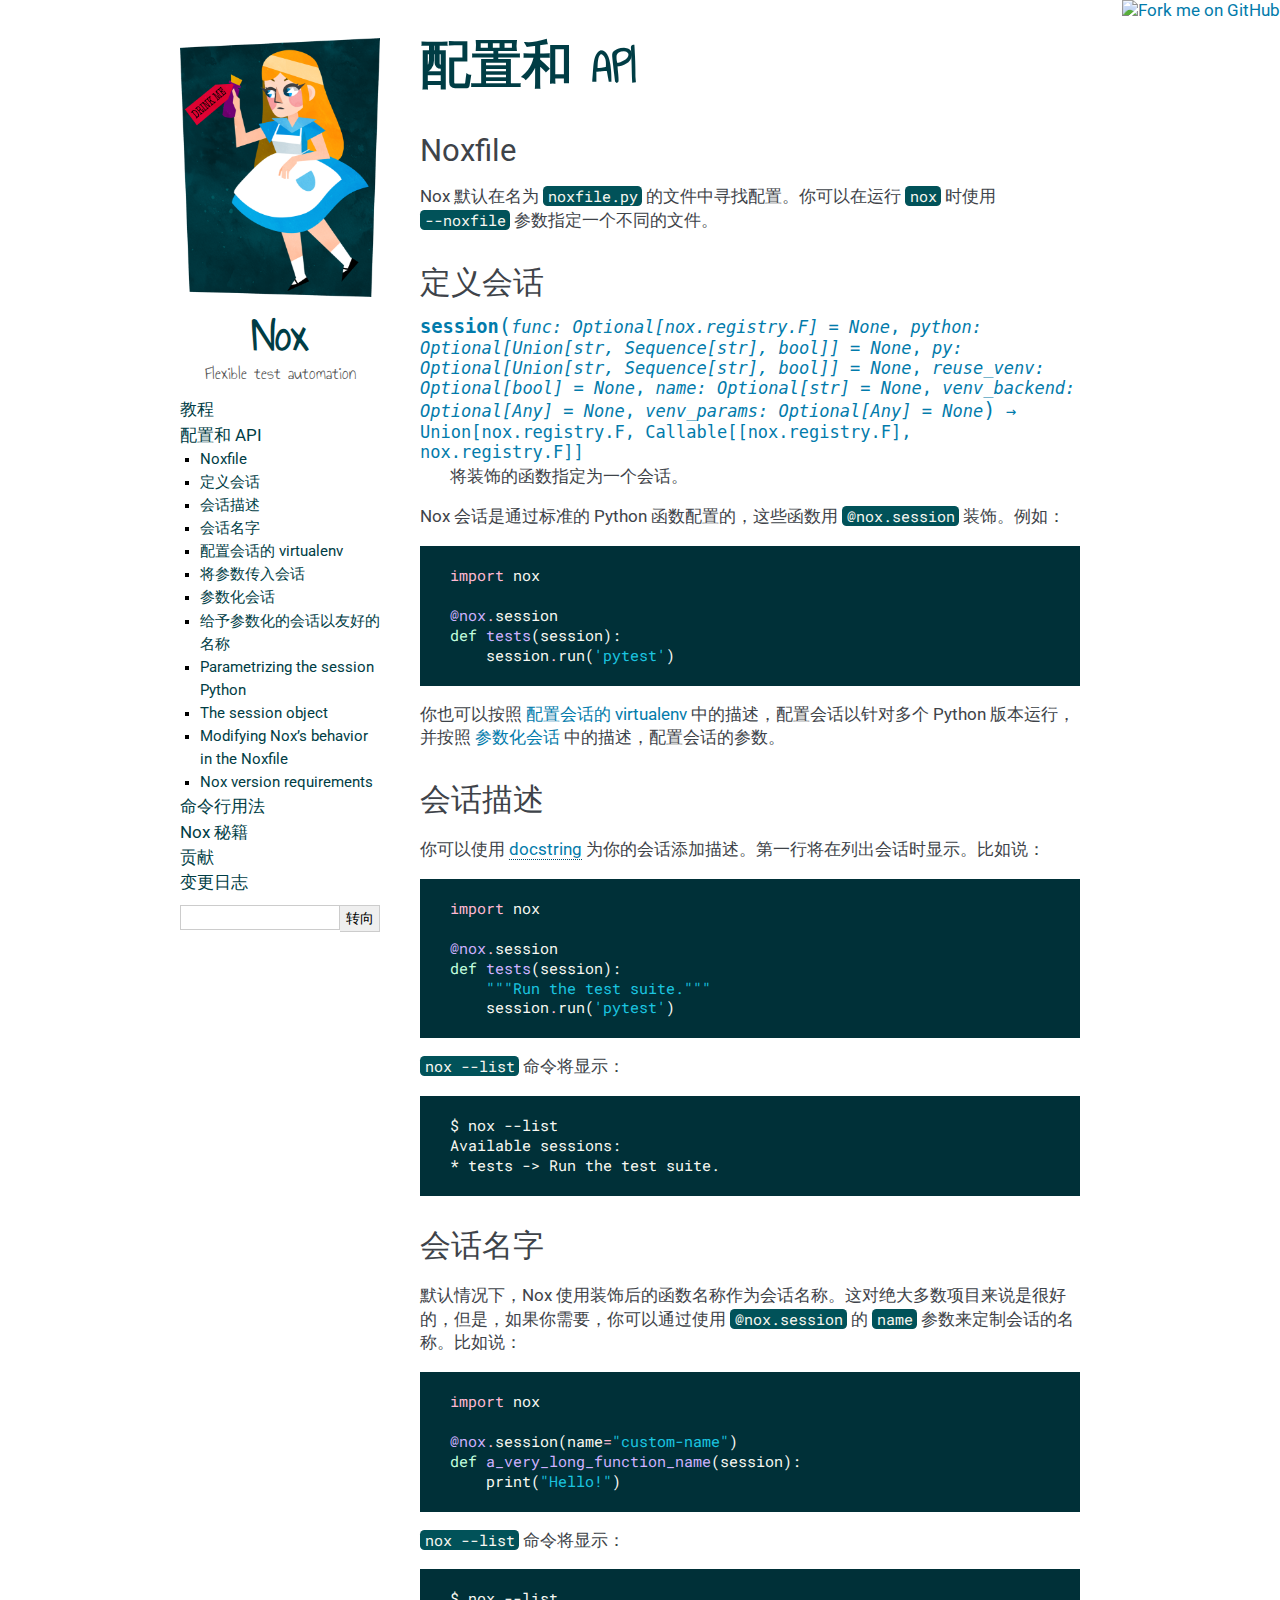
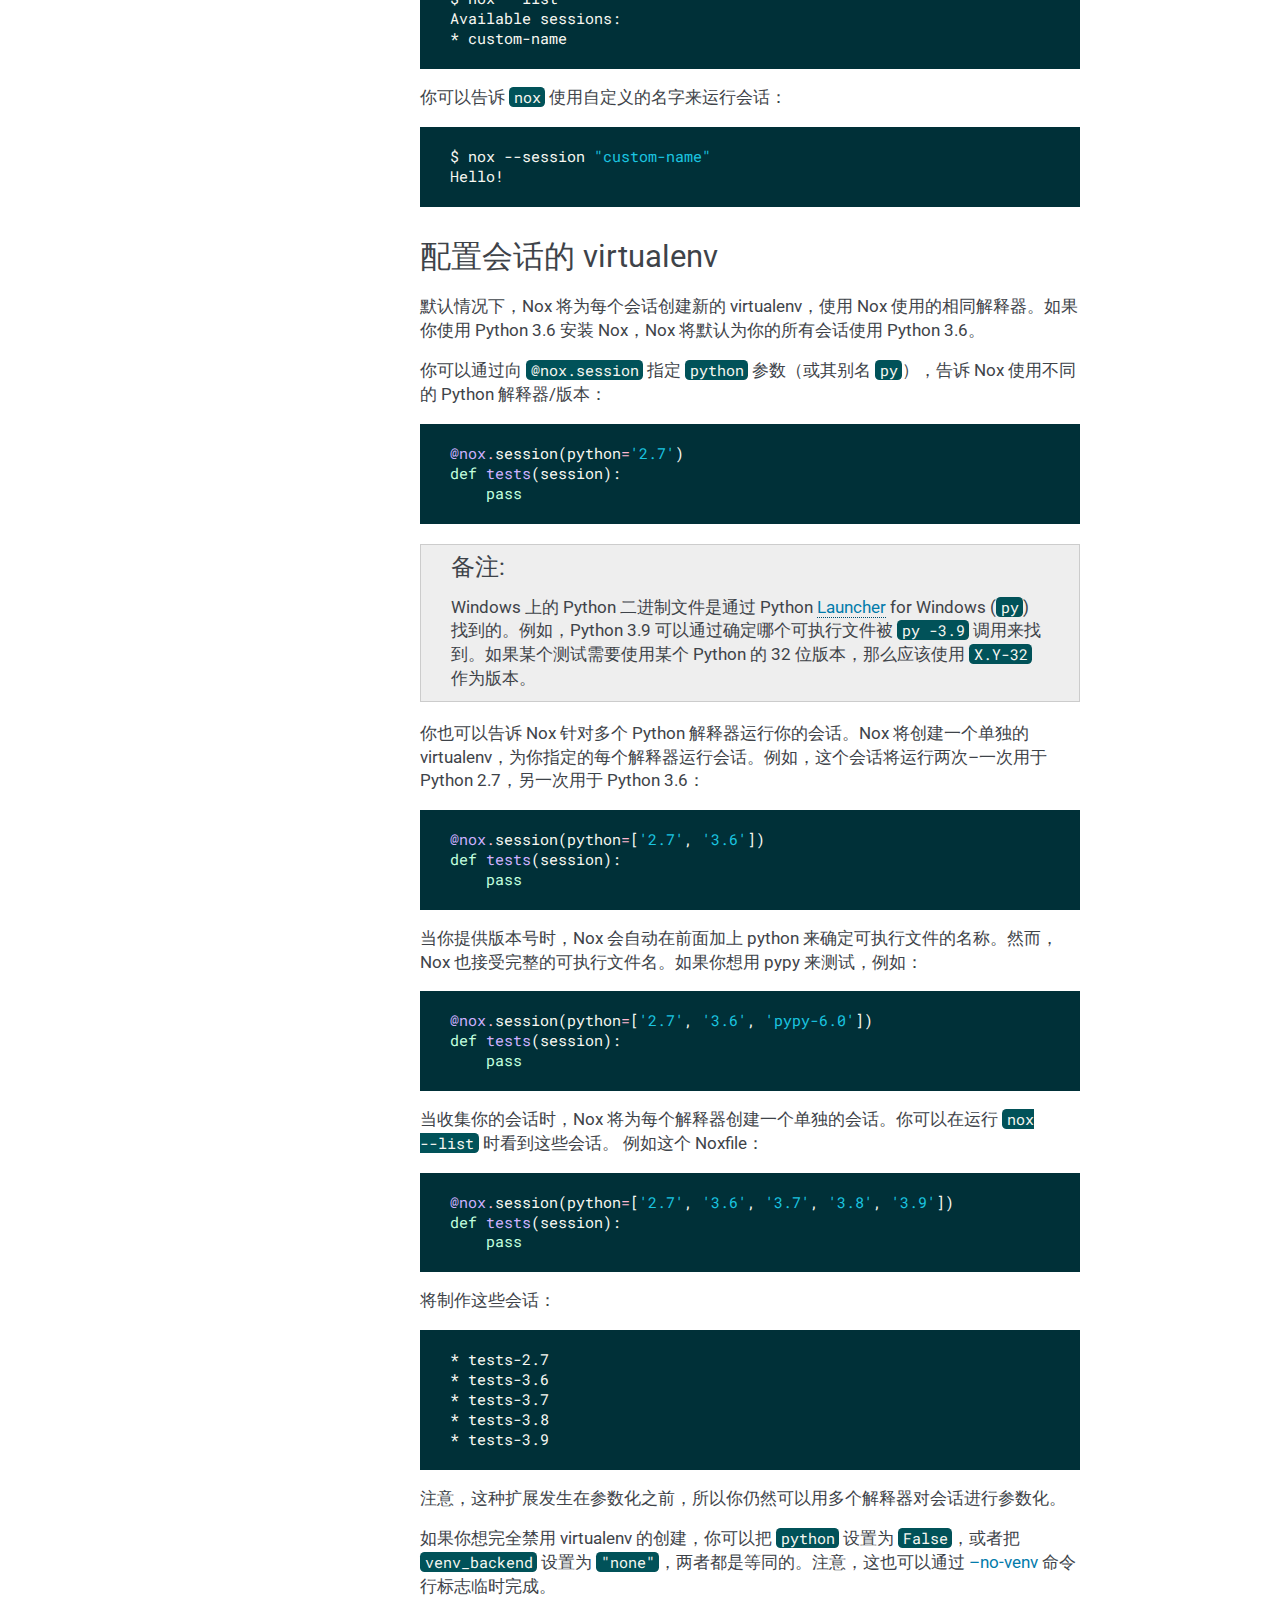
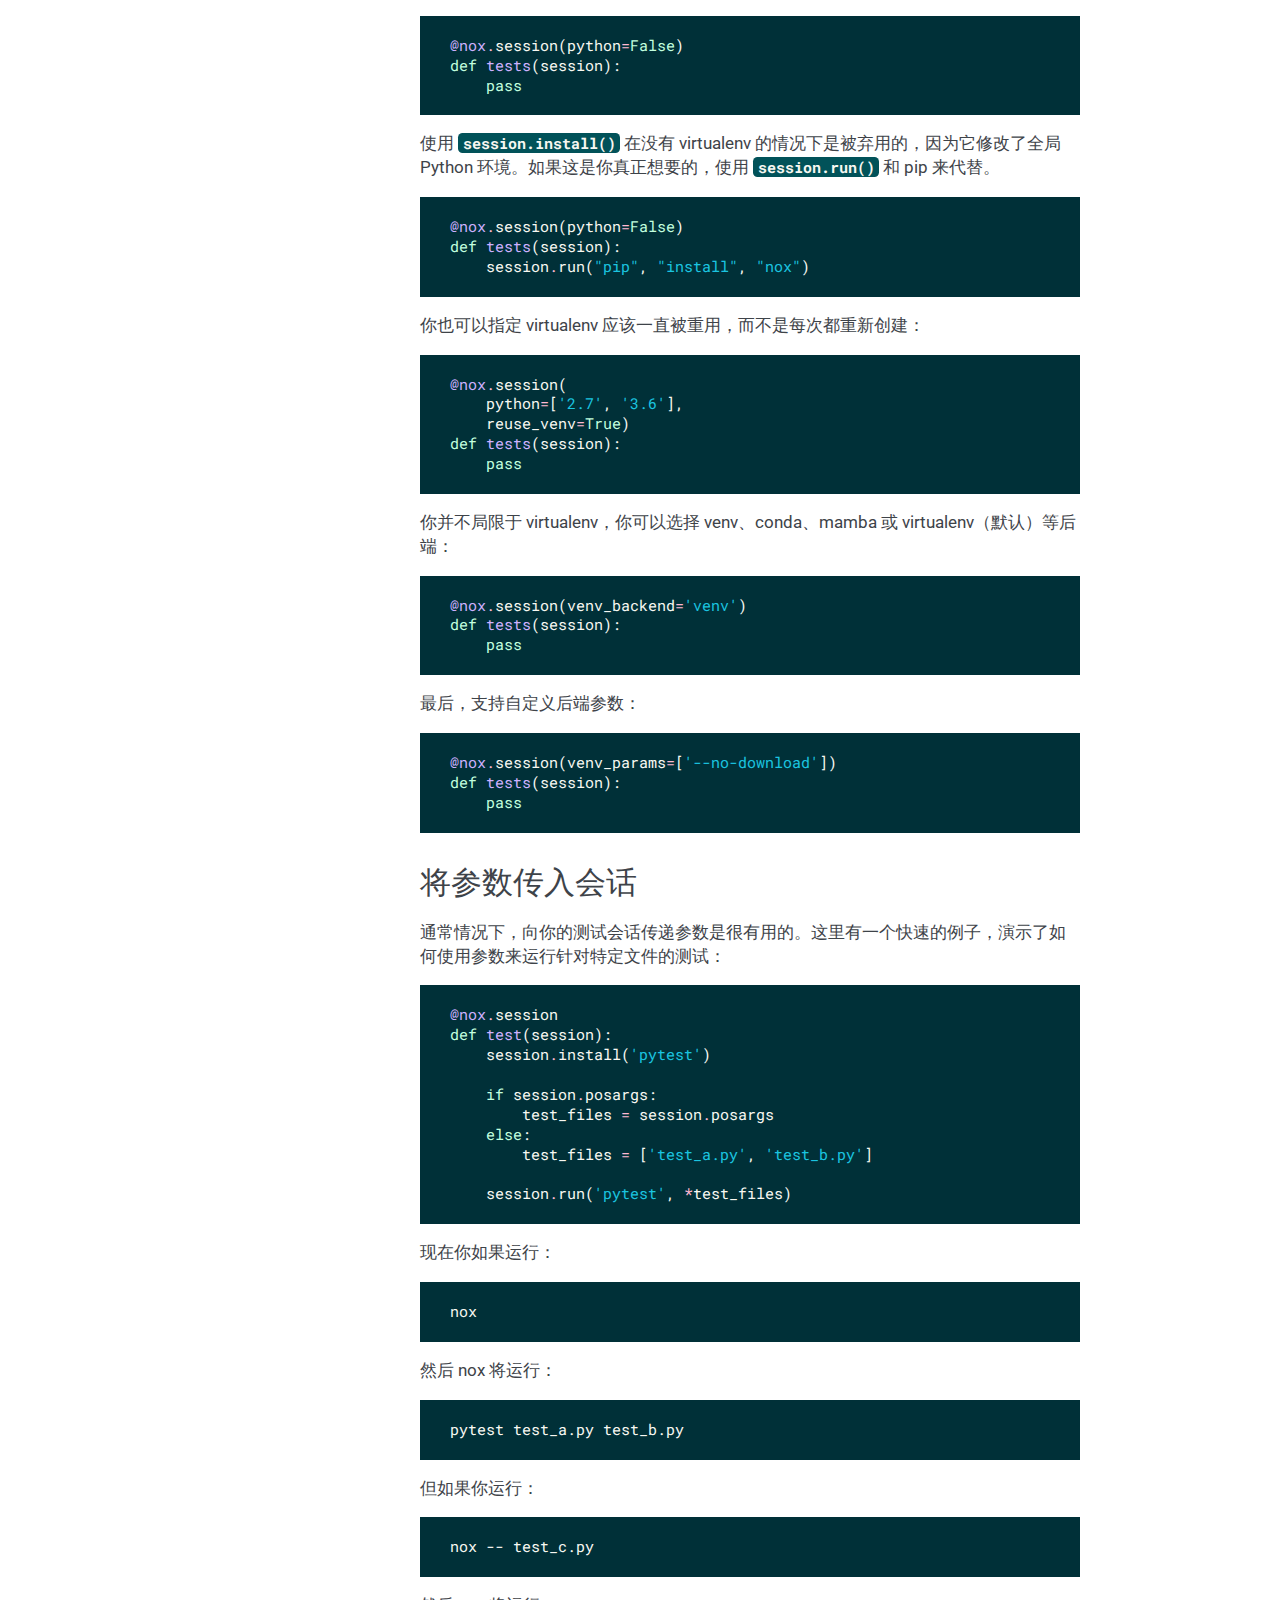
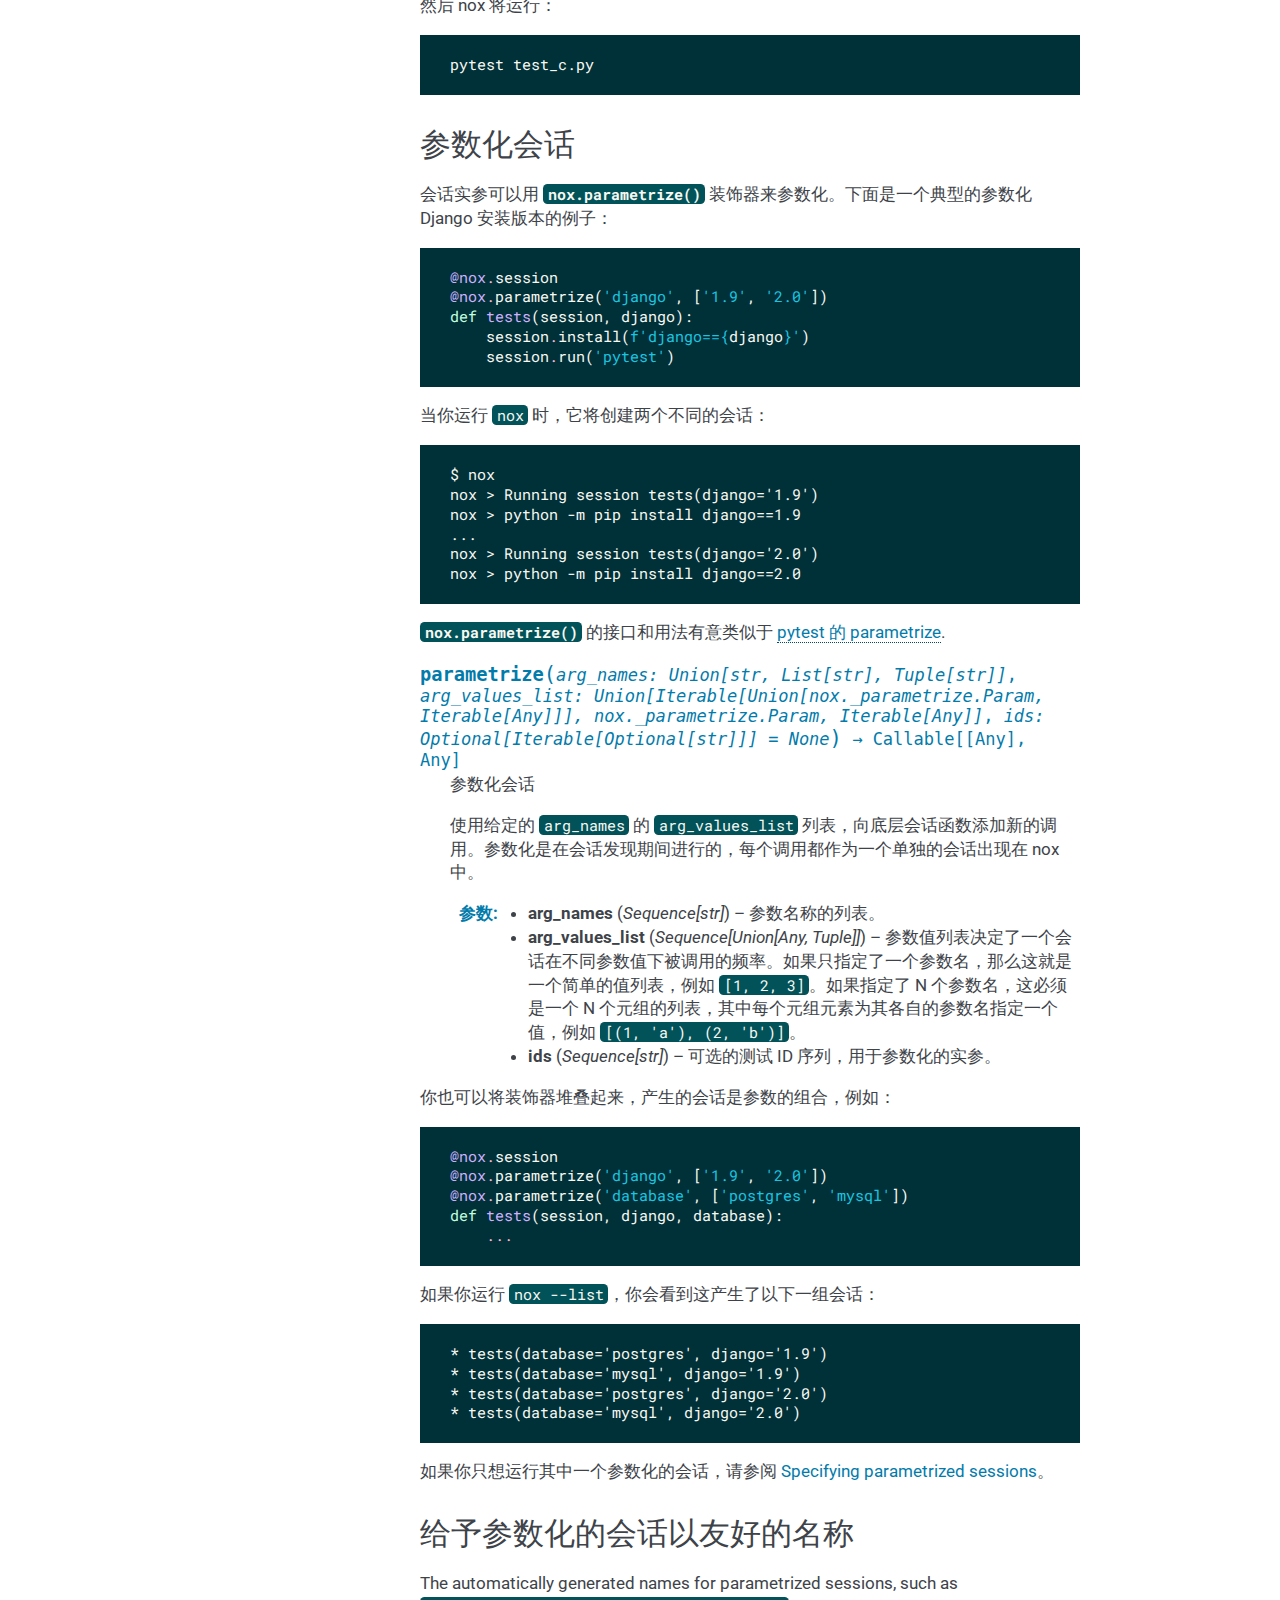
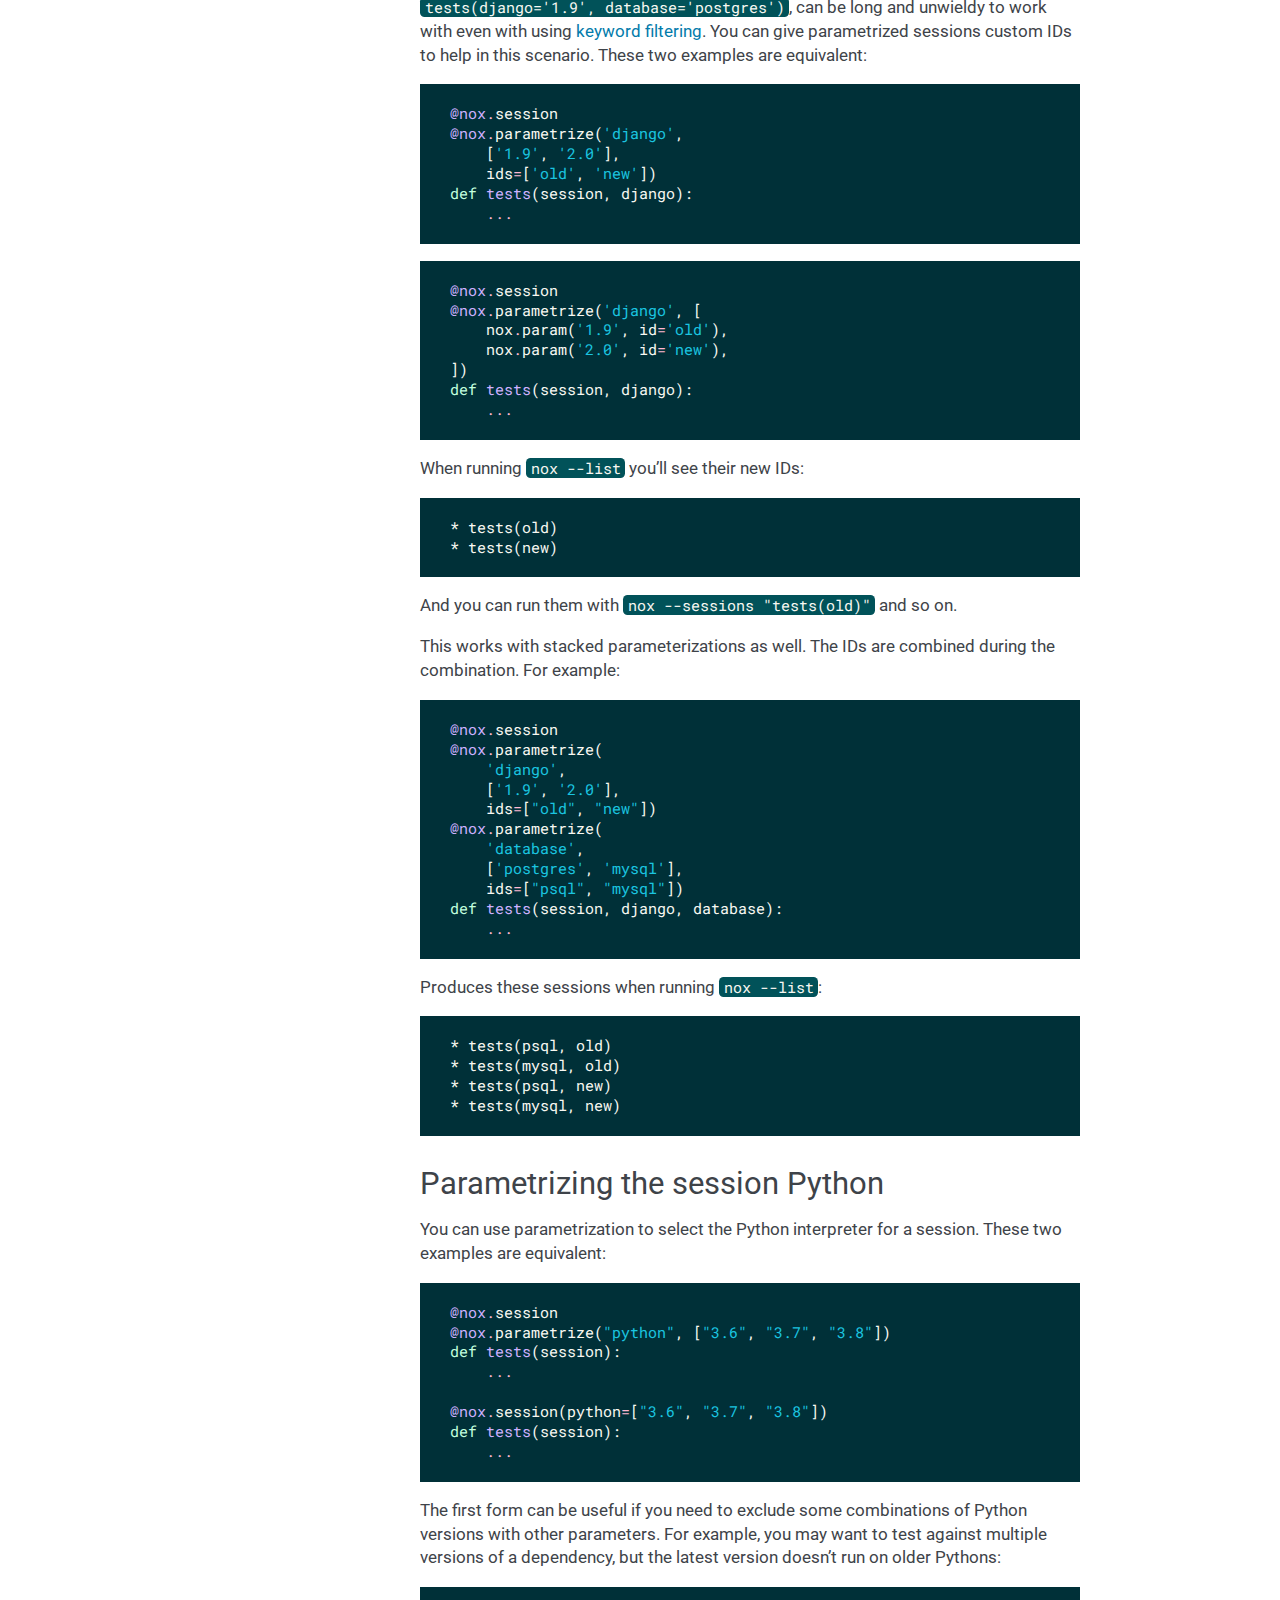
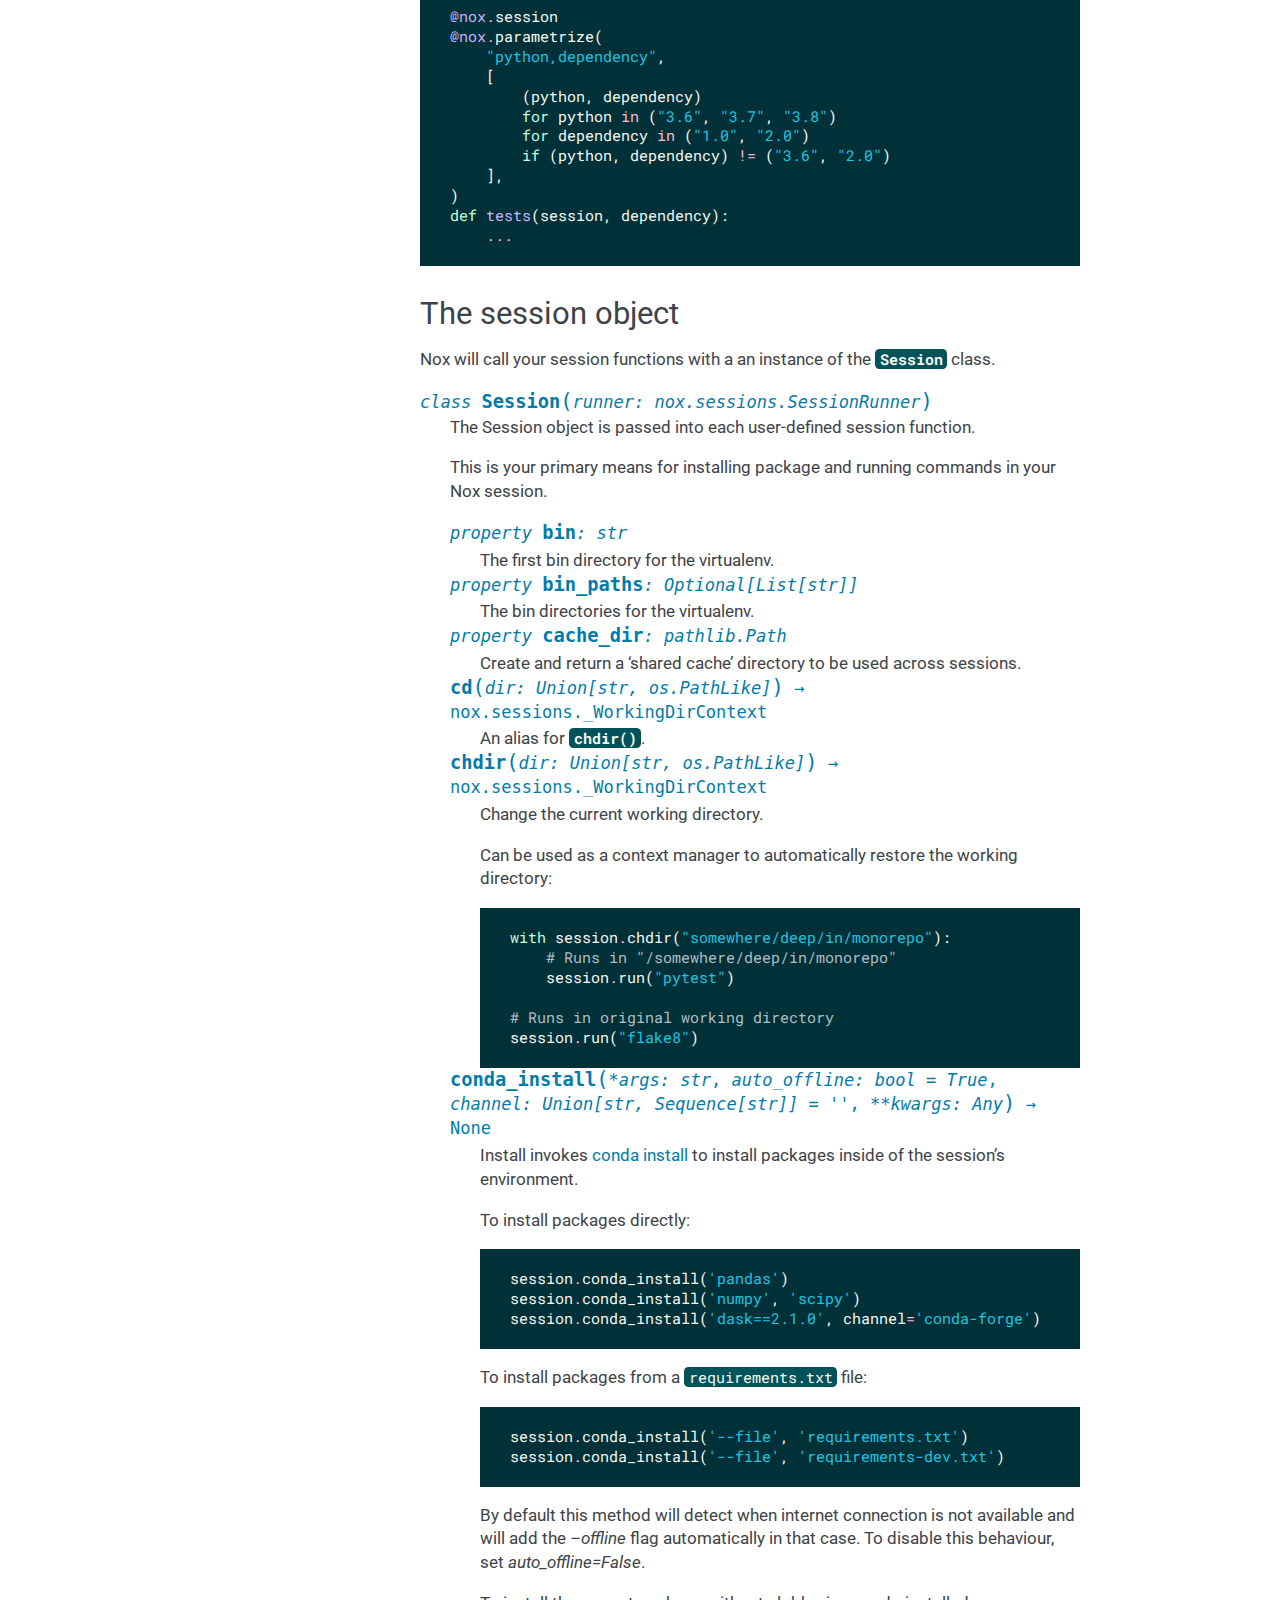
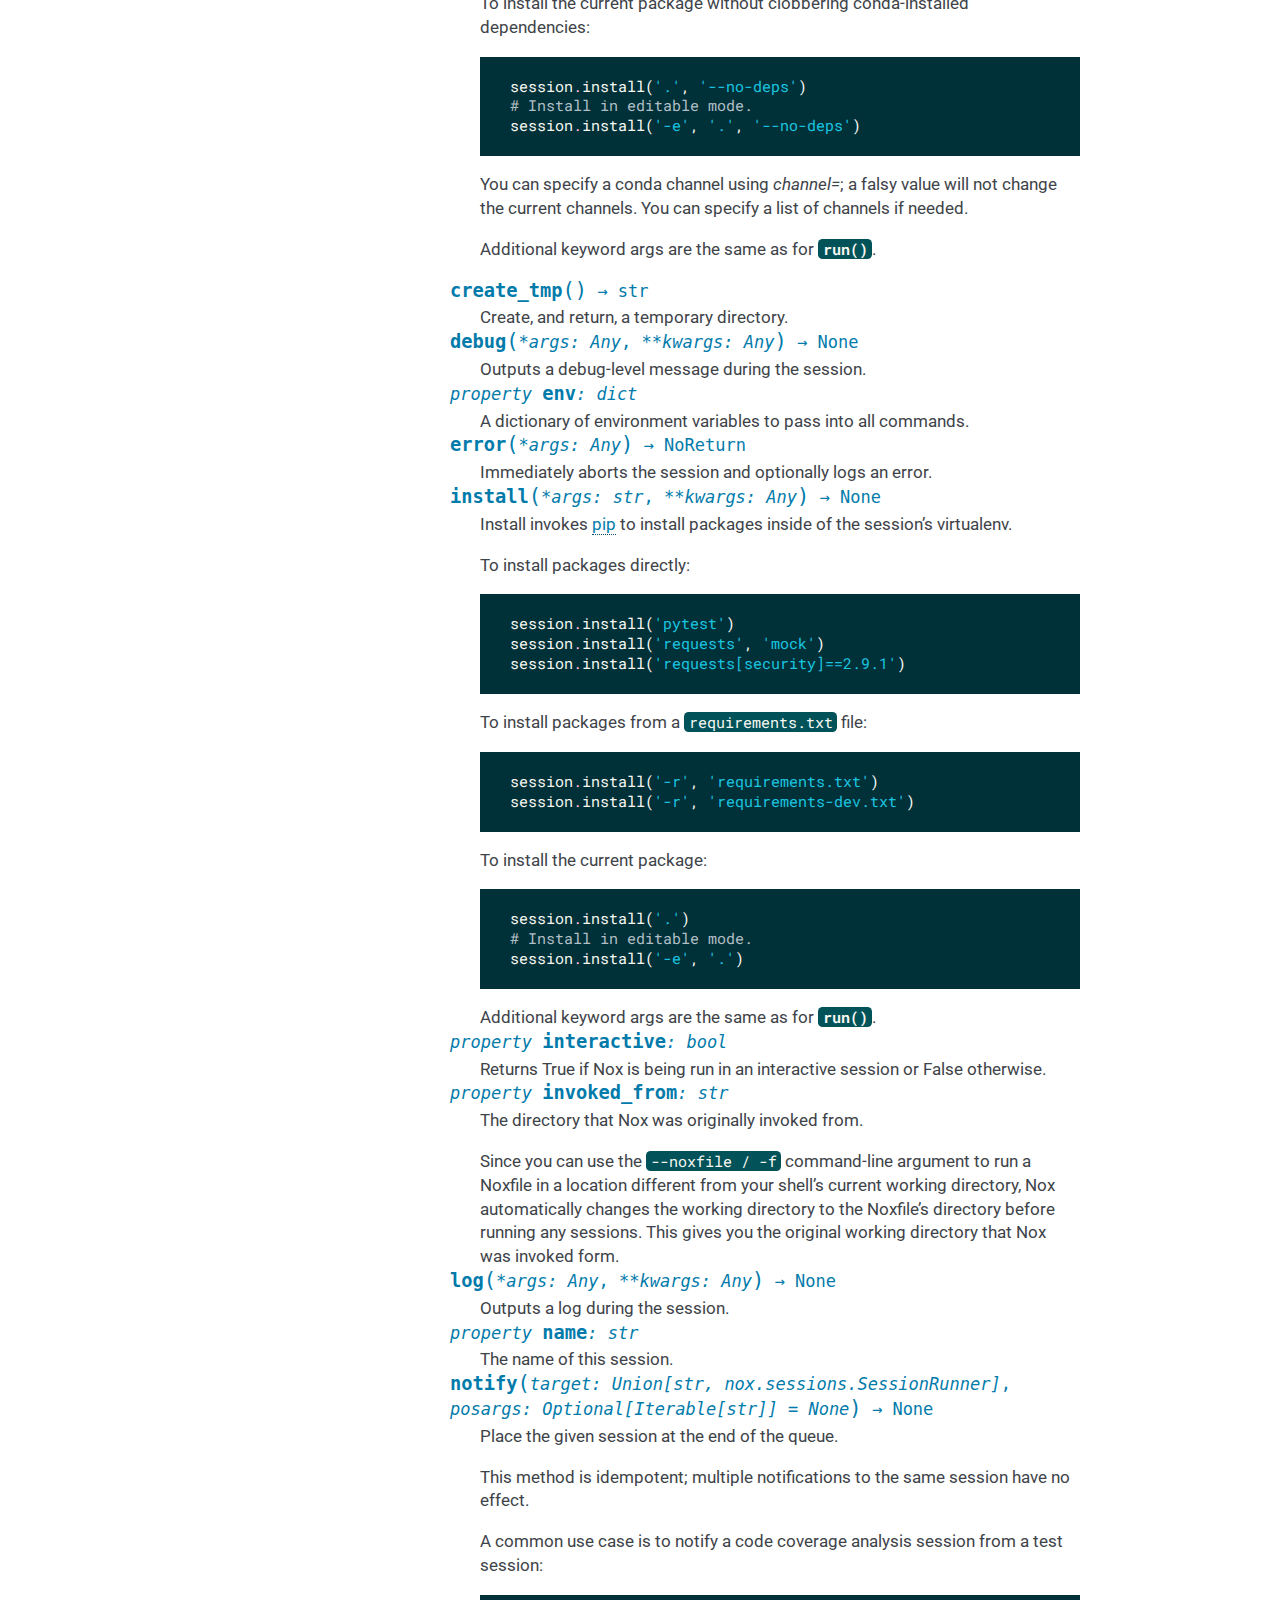
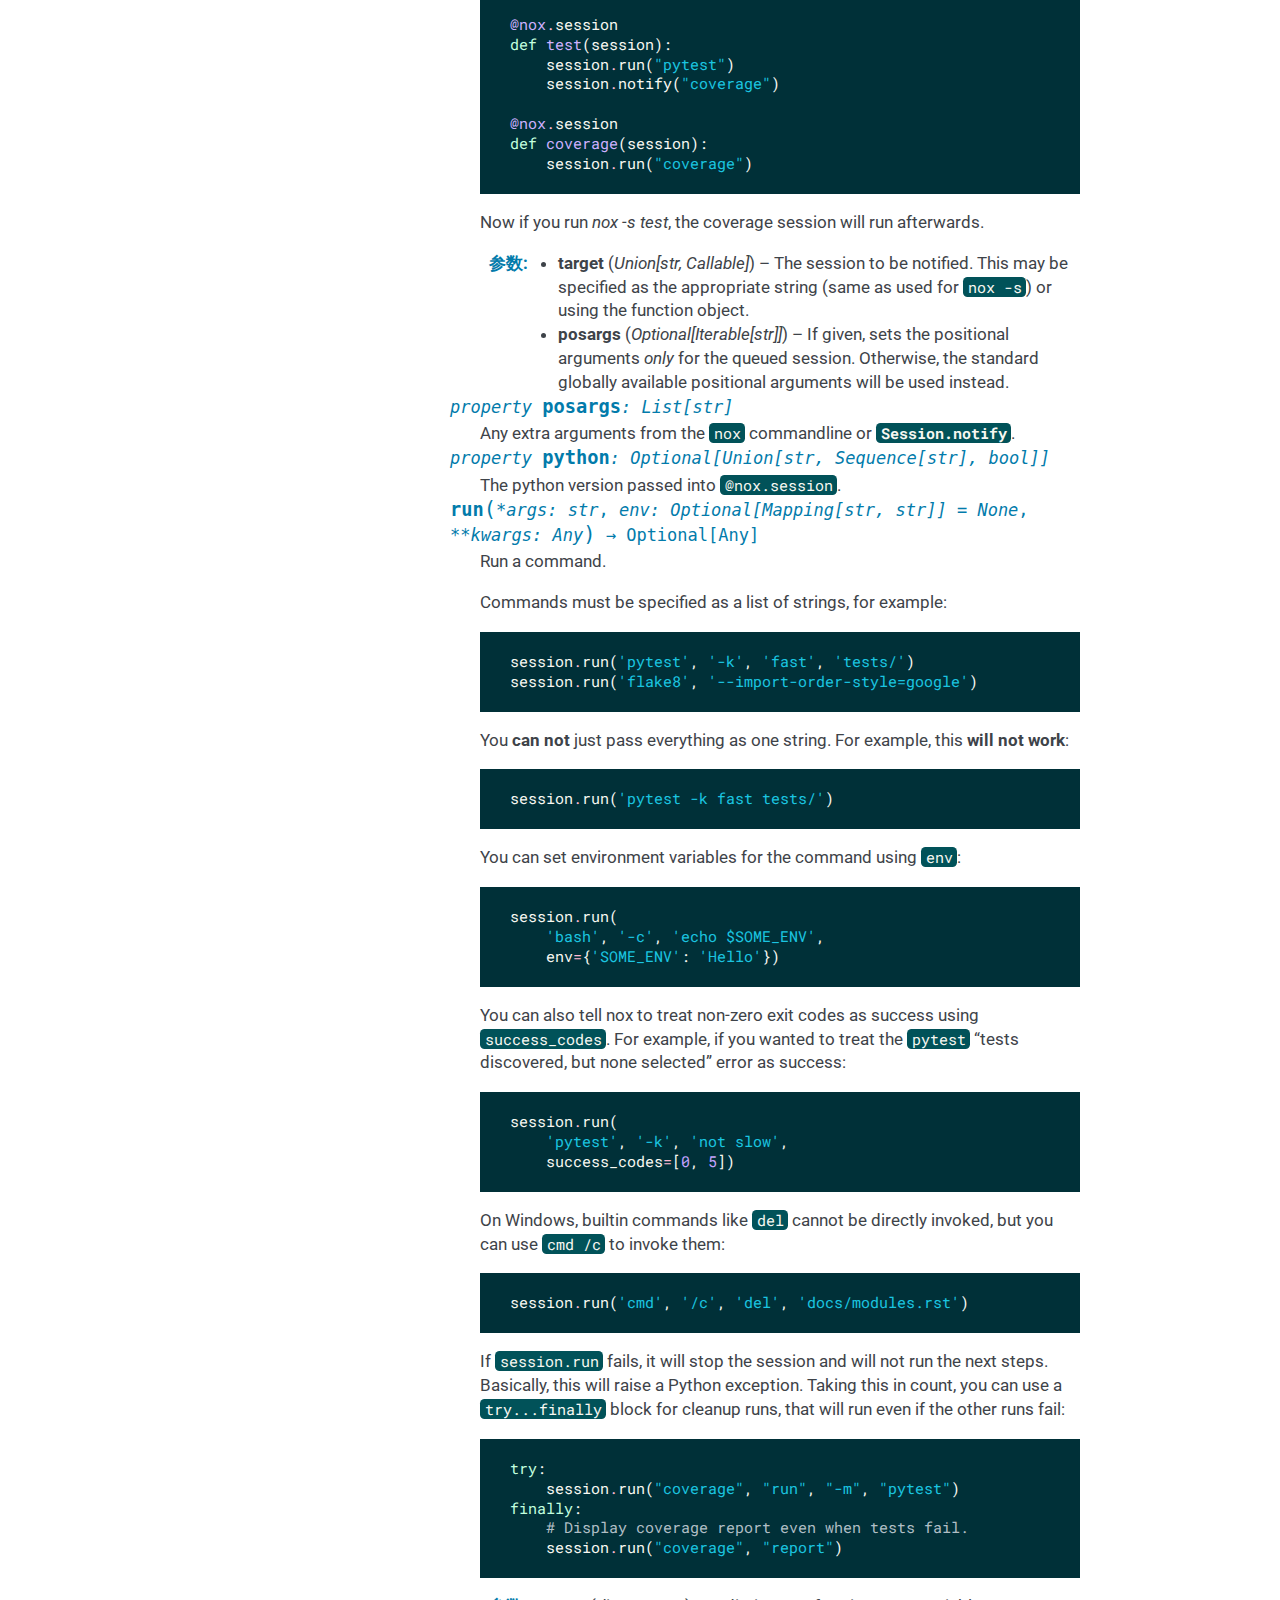
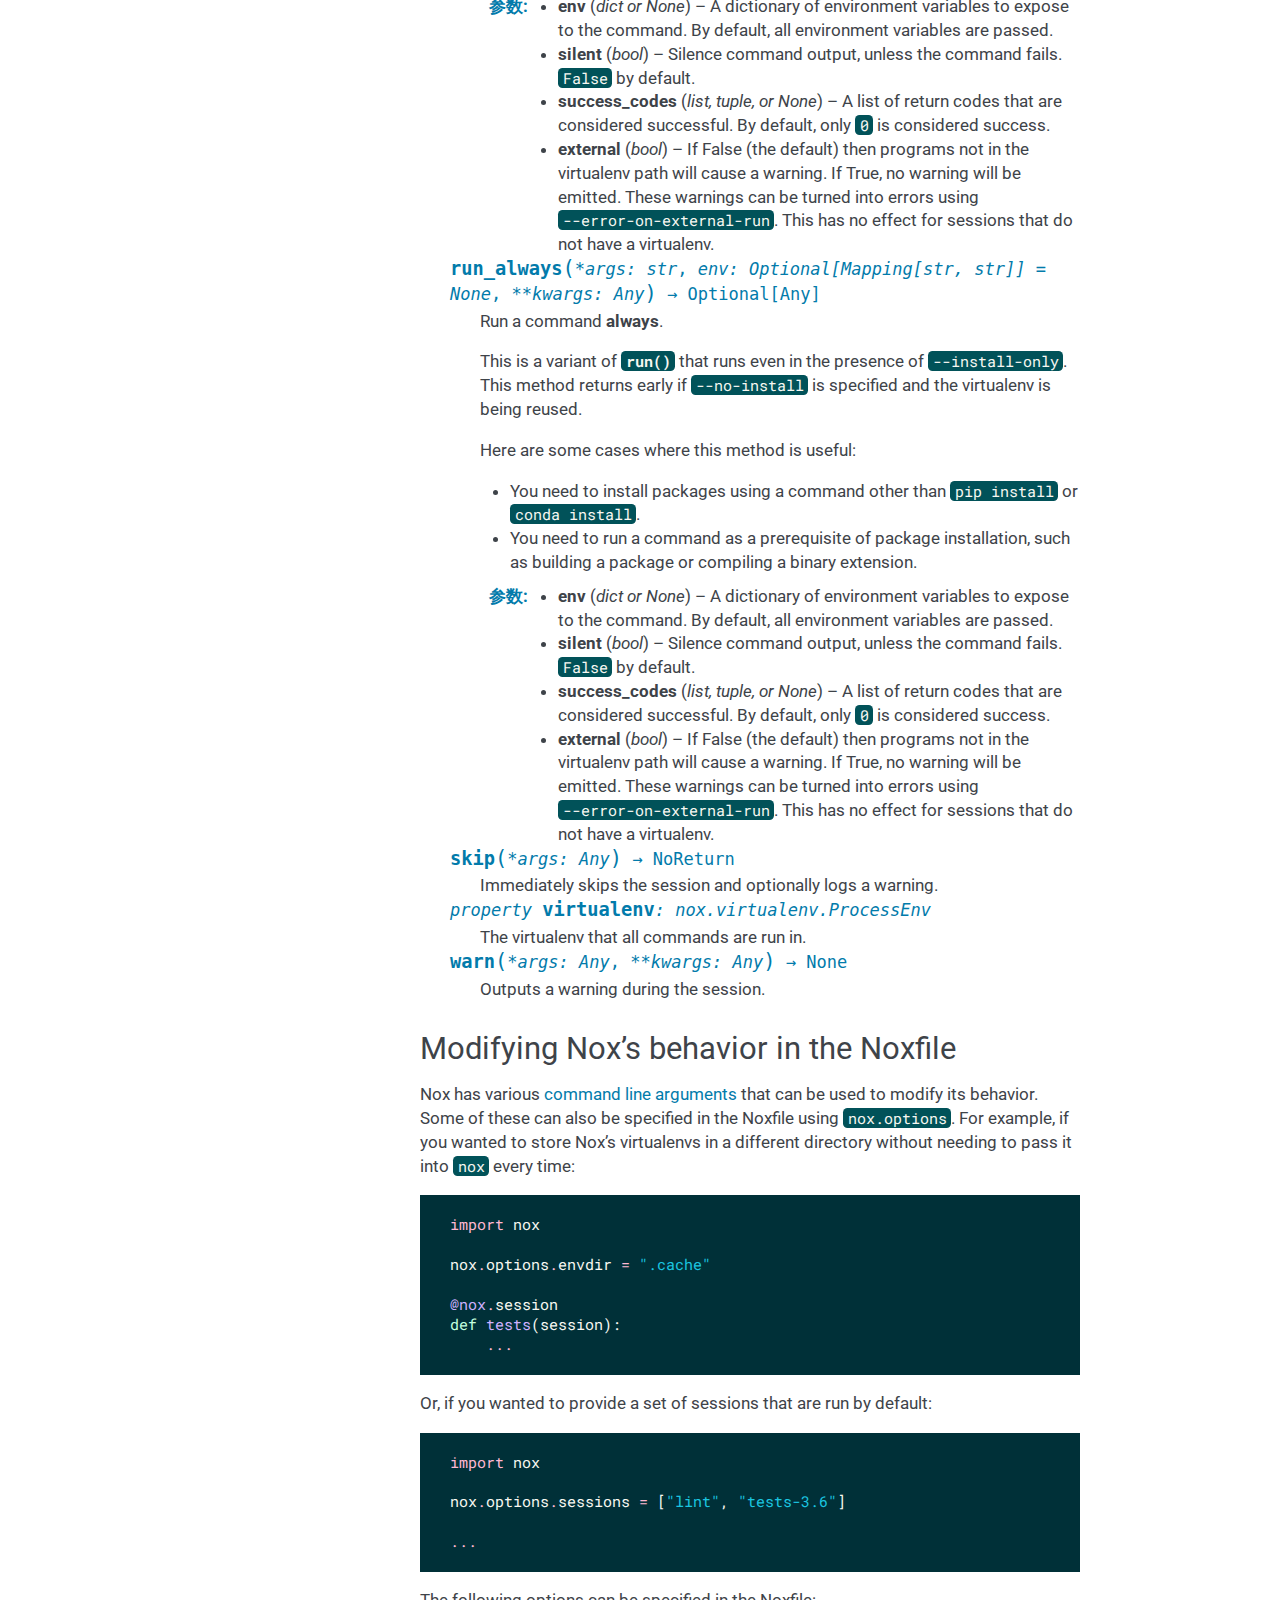
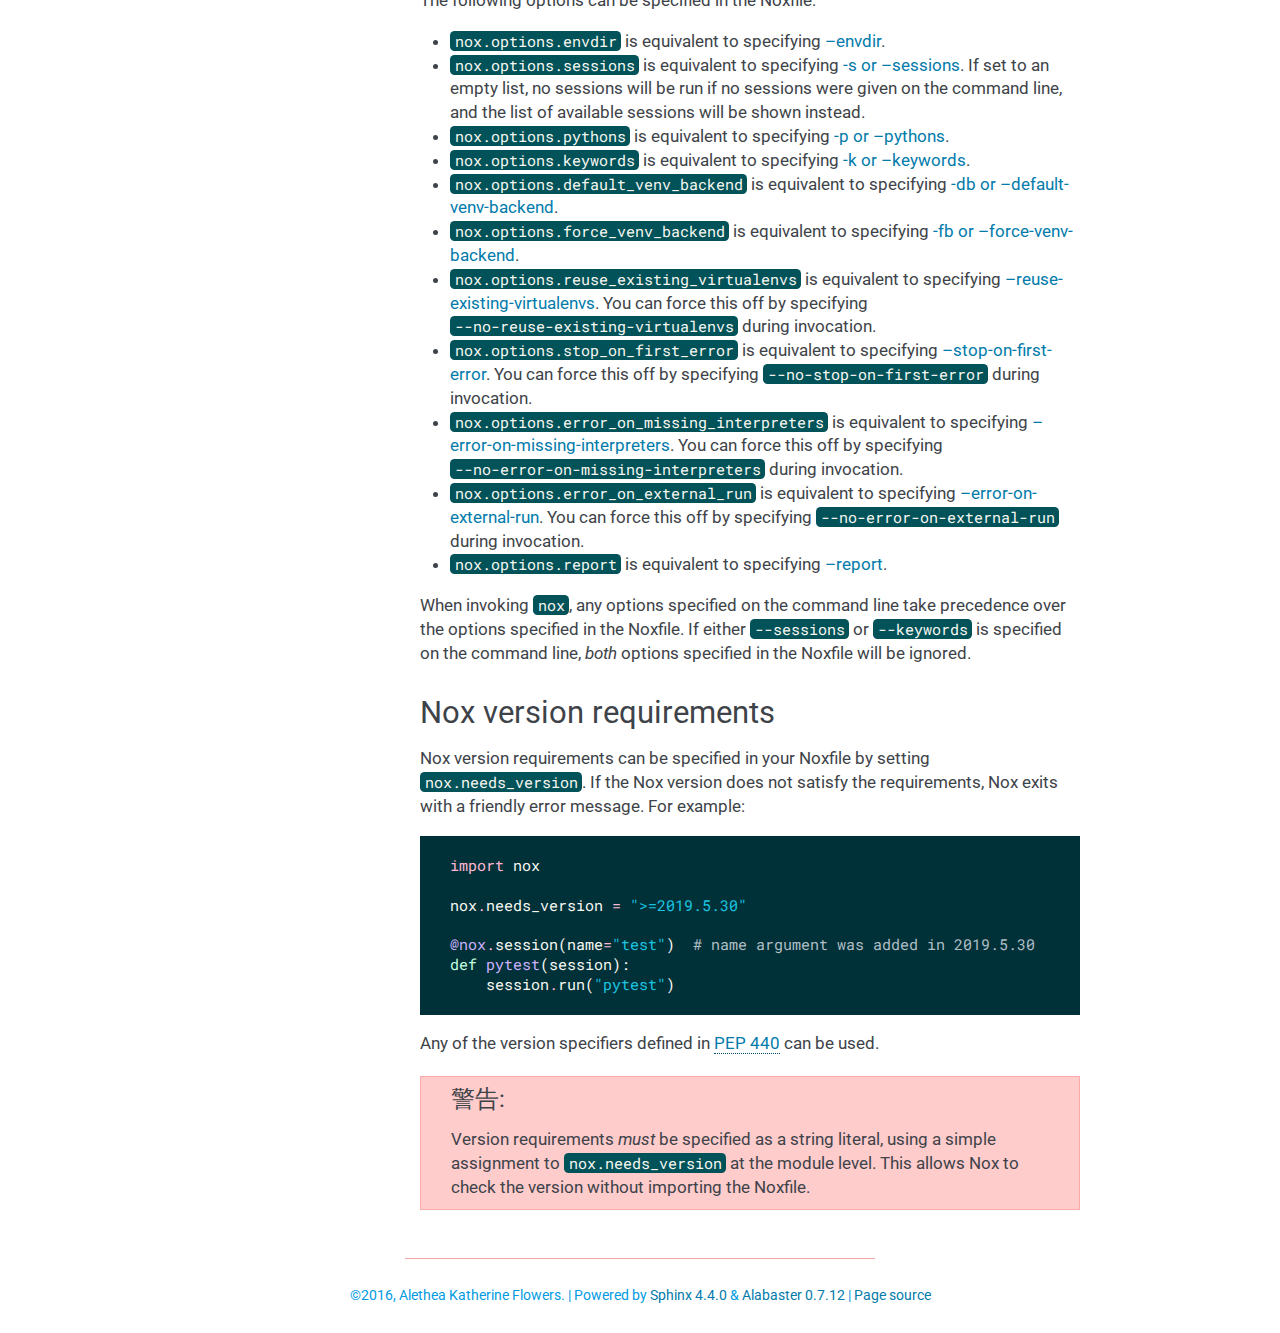
==== config.html @ 6ece776e "deploy: 69d6efe5d51e2b45c8993d0b54f74e01e768c769" ====
<!DOCTYPE html>

<html lang="zh_CN">
  <head>
    <meta charset="utf-8" />
    <meta name="viewport" content="width=device-width, initial-scale=1.0" /><meta name="generator" content="Docutils 0.17.1: http://docutils.sourceforge.net/" />

    <title>配置和 API &#8212; Nox 2022.1.7 文档</title>
    <link rel="stylesheet" type="text/css" href="_static/pygments.css" />
    <link rel="stylesheet" type="text/css" href="_static/alabaster.css" />
    <script data-url_root="./" id="documentation_options" src="_static/documentation_options.js"></script>
    <script src="_static/jquery.js"></script>
    <script src="_static/underscore.js"></script>
    <script src="_static/doctools.js"></script>
    <script src="_static/translations.js"></script>
    <link rel="index" title="索引" href="genindex.html" />
    <link rel="search" title="搜索" href="search.html" />
    <link rel="next" title="命令行用法" href="usage.html" />
    <link rel="prev" title="教程" href="tutorial.html" />
   
  <link rel="stylesheet" href="_static/custom.css" type="text/css" />
  
  
  <meta name="viewport" content="width=device-width, initial-scale=0.9, maximum-scale=0.9" />

  </head><body>
  

    <div class="document">
      <div class="documentwrapper">
        <div class="bodywrapper">
          

          <div class="body" role="main">
            
  <section id="configuration-api">
<h1>配置和 API<a class="headerlink" href="#configuration-api" title="永久链接至标题">¶</a></h1>
<section id="noxfile">
<h2>Noxfile<a class="headerlink" href="#noxfile" title="永久链接至标题">¶</a></h2>
<p>Nox 默认在名为 <code class="docutils literal notranslate"><span class="pre">noxfile.py</span></code> 的文件中寻找配置。你可以在运行 <code class="docutils literal notranslate"><span class="pre">nox</span></code> 时使用 <code class="docutils literal notranslate"><span class="pre">--noxfile</span></code> 参数指定一个不同的文件。</p>
</section>
<section id="defining-sessions">
<h2>定义会话<a class="headerlink" href="#defining-sessions" title="永久链接至标题">¶</a></h2>
<dl class="py function">
<dt class="sig sig-object py" id="nox.session">
<span class="sig-name descname"><span class="pre">session</span></span><span class="sig-paren">(</span><em class="sig-param"><span class="n"><span class="pre">func</span></span><span class="p"><span class="pre">:</span></span><span class="w"> </span><span class="n"><span class="pre">Optional</span><span class="p"><span class="pre">[</span></span><span class="pre">nox.registry.F</span><span class="p"><span class="pre">]</span></span></span><span class="w"> </span><span class="o"><span class="pre">=</span></span><span class="w"> </span><span class="default_value"><span class="pre">None</span></span></em>, <em class="sig-param"><span class="n"><span class="pre">python</span></span><span class="p"><span class="pre">:</span></span><span class="w"> </span><span class="n"><span class="pre">Optional</span><span class="p"><span class="pre">[</span></span><span class="pre">Union</span><span class="p"><span class="pre">[</span></span><span class="pre">str</span><span class="p"><span class="pre">,</span></span><span class="w"> </span><span class="pre">Sequence</span><span class="p"><span class="pre">[</span></span><span class="pre">str</span><span class="p"><span class="pre">]</span></span><span class="p"><span class="pre">,</span></span><span class="w"> </span><span class="pre">bool</span><span class="p"><span class="pre">]</span></span><span class="p"><span class="pre">]</span></span></span><span class="w"> </span><span class="o"><span class="pre">=</span></span><span class="w"> </span><span class="default_value"><span class="pre">None</span></span></em>, <em class="sig-param"><span class="n"><span class="pre">py</span></span><span class="p"><span class="pre">:</span></span><span class="w"> </span><span class="n"><span class="pre">Optional</span><span class="p"><span class="pre">[</span></span><span class="pre">Union</span><span class="p"><span class="pre">[</span></span><span class="pre">str</span><span class="p"><span class="pre">,</span></span><span class="w"> </span><span class="pre">Sequence</span><span class="p"><span class="pre">[</span></span><span class="pre">str</span><span class="p"><span class="pre">]</span></span><span class="p"><span class="pre">,</span></span><span class="w"> </span><span class="pre">bool</span><span class="p"><span class="pre">]</span></span><span class="p"><span class="pre">]</span></span></span><span class="w"> </span><span class="o"><span class="pre">=</span></span><span class="w"> </span><span class="default_value"><span class="pre">None</span></span></em>, <em class="sig-param"><span class="n"><span class="pre">reuse_venv</span></span><span class="p"><span class="pre">:</span></span><span class="w"> </span><span class="n"><span class="pre">Optional</span><span class="p"><span class="pre">[</span></span><span class="pre">bool</span><span class="p"><span class="pre">]</span></span></span><span class="w"> </span><span class="o"><span class="pre">=</span></span><span class="w"> </span><span class="default_value"><span class="pre">None</span></span></em>, <em class="sig-param"><span class="n"><span class="pre">name</span></span><span class="p"><span class="pre">:</span></span><span class="w"> </span><span class="n"><span class="pre">Optional</span><span class="p"><span class="pre">[</span></span><span class="pre">str</span><span class="p"><span class="pre">]</span></span></span><span class="w"> </span><span class="o"><span class="pre">=</span></span><span class="w"> </span><span class="default_value"><span class="pre">None</span></span></em>, <em class="sig-param"><span class="n"><span class="pre">venv_backend</span></span><span class="p"><span class="pre">:</span></span><span class="w"> </span><span class="n"><span class="pre">Optional</span><span class="p"><span class="pre">[</span></span><span class="pre">Any</span><span class="p"><span class="pre">]</span></span></span><span class="w"> </span><span class="o"><span class="pre">=</span></span><span class="w"> </span><span class="default_value"><span class="pre">None</span></span></em>, <em class="sig-param"><span class="n"><span class="pre">venv_params</span></span><span class="p"><span class="pre">:</span></span><span class="w"> </span><span class="n"><span class="pre">Optional</span><span class="p"><span class="pre">[</span></span><span class="pre">Any</span><span class="p"><span class="pre">]</span></span></span><span class="w"> </span><span class="o"><span class="pre">=</span></span><span class="w"> </span><span class="default_value"><span class="pre">None</span></span></em><span class="sig-paren">)</span> <span class="sig-return"><span class="sig-return-icon">&#x2192;</span> <span class="sig-return-typehint"><span class="pre">Union</span><span class="p"><span class="pre">[</span></span><span class="pre">nox.registry.F</span><span class="p"><span class="pre">,</span></span><span class="w"> </span><span class="pre">Callable</span><span class="p"><span class="pre">[</span></span><span class="p"><span class="pre">[</span></span><span class="pre">nox.registry.F</span><span class="p"><span class="pre">]</span></span><span class="p"><span class="pre">,</span></span><span class="w"> </span><span class="pre">nox.registry.F</span><span class="p"><span class="pre">]</span></span><span class="p"><span class="pre">]</span></span></span></span><a class="headerlink" href="#nox.session" title="永久链接至目标">¶</a></dt>
<dd><p>将装饰的函数指定为一个会话。</p>
</dd></dl>

<p>Nox 会话是通过标准的 Python 函数配置的，这些函数用 <code class="docutils literal notranslate"><span class="pre">&#64;nox.session</span></code> 装饰。例如：</p>
<div class="highlight-python notranslate"><div class="highlight"><pre><span></span><span class="kn">import</span> <span class="nn">nox</span>

<span class="nd">@nox</span><span class="o">.</span><span class="n">session</span>
<span class="k">def</span> <span class="nf">tests</span><span class="p">(</span><span class="n">session</span><span class="p">):</span>
    <span class="n">session</span><span class="o">.</span><span class="n">run</span><span class="p">(</span><span class="s1">&#39;pytest&#39;</span><span class="p">)</span>
</pre></div>
</div>
<p>你也可以按照 <a class="reference internal" href="#virtualenv-config"><span class="std std-ref">配置会话的 virtualenv</span></a> 中的描述，配置会话以针对多个 Python 版本运行，并按照 <a class="reference internal" href="#parametrized"><span class="std std-ref">参数化会话</span></a> 中的描述，配置会话的参数。</p>
</section>
<section id="session-description">
<h2>会话描述<a class="headerlink" href="#session-description" title="永久链接至标题">¶</a></h2>
<p>你可以使用 <a class="reference external" href="https://www.python.org/dev/peps/pep-0257">docstring</a> 为你的会话添加描述。第一行将在列出会话时显示。比如说：</p>
<div class="highlight-python notranslate"><div class="highlight"><pre><span></span><span class="kn">import</span> <span class="nn">nox</span>

<span class="nd">@nox</span><span class="o">.</span><span class="n">session</span>
<span class="k">def</span> <span class="nf">tests</span><span class="p">(</span><span class="n">session</span><span class="p">):</span>
    <span class="sd">&quot;&quot;&quot;Run the test suite.&quot;&quot;&quot;</span>
    <span class="n">session</span><span class="o">.</span><span class="n">run</span><span class="p">(</span><span class="s1">&#39;pytest&#39;</span><span class="p">)</span>
</pre></div>
</div>
<p><code class="docutils literal notranslate"><span class="pre">nox</span> <span class="pre">--list</span></code> 命令将显示：</p>
<div class="highlight-console notranslate"><div class="highlight"><pre><span></span><span class="gp">$ </span>nox --list
<span class="go">Available sessions:</span>
<span class="go">* tests -&gt; Run the test suite.</span>
</pre></div>
</div>
</section>
<section id="session-name">
<h2>会话名字<a class="headerlink" href="#session-name" title="永久链接至标题">¶</a></h2>
<p>默认情况下，Nox 使用装饰后的函数名称作为会话名称。这对绝大多数项目来说是很好的，但是，如果你需要，你可以通过使用 <code class="docutils literal notranslate"><span class="pre">&#64;nox.session</span></code> 的 <code class="docutils literal notranslate"><span class="pre">name</span></code> 参数来定制会话的名称。比如说：</p>
<div class="highlight-python notranslate"><div class="highlight"><pre><span></span><span class="kn">import</span> <span class="nn">nox</span>

<span class="nd">@nox</span><span class="o">.</span><span class="n">session</span><span class="p">(</span><span class="n">name</span><span class="o">=</span><span class="s2">&quot;custom-name&quot;</span><span class="p">)</span>
<span class="k">def</span> <span class="nf">a_very_long_function_name</span><span class="p">(</span><span class="n">session</span><span class="p">):</span>
    <span class="nb">print</span><span class="p">(</span><span class="s2">&quot;Hello!&quot;</span><span class="p">)</span>
</pre></div>
</div>
<p><code class="docutils literal notranslate"><span class="pre">nox</span> <span class="pre">--list</span></code> 命令将显示：</p>
<div class="highlight-console notranslate"><div class="highlight"><pre><span></span><span class="gp">$ </span>nox --list
<span class="go">Available sessions:</span>
<span class="go">* custom-name</span>
</pre></div>
</div>
<p>你可以告诉 <code class="docutils literal notranslate"><span class="pre">nox</span></code> 使用自定义的名字来运行会话：</p>
<div class="highlight-console notranslate"><div class="highlight"><pre><span></span><span class="gp">$ </span>nox --session <span class="s2">&quot;custom-name&quot;</span>
<span class="go">Hello!</span>
</pre></div>
</div>
</section>
<section id="configuring-a-session-s-virtualenv">
<span id="virtualenv-config"></span><h2>配置会话的 virtualenv<a class="headerlink" href="#configuring-a-session-s-virtualenv" title="永久链接至标题">¶</a></h2>
<p>默认情况下，Nox 将为每个会话创建新的 virtualenv，使用 Nox 使用的相同解释器。如果你使用 Python 3.6 安装 Nox，Nox 将默认为你的所有会话使用 Python 3.6。</p>
<p>你可以通过向 <code class="docutils literal notranslate"><span class="pre">&#64;nox.session</span></code> 指定 <code class="docutils literal notranslate"><span class="pre">python</span></code> 参数（或其别名 <code class="docutils literal notranslate"><span class="pre">py</span></code>），告诉 Nox 使用不同的 Python 解释器/版本：</p>
<div class="highlight-python notranslate"><div class="highlight"><pre><span></span><span class="nd">@nox</span><span class="o">.</span><span class="n">session</span><span class="p">(</span><span class="n">python</span><span class="o">=</span><span class="s1">&#39;2.7&#39;</span><span class="p">)</span>
<span class="k">def</span> <span class="nf">tests</span><span class="p">(</span><span class="n">session</span><span class="p">):</span>
    <span class="k">pass</span>
</pre></div>
</div>
<div class="admonition note">
<p class="admonition-title">备注</p>
<p>Windows 上的 Python 二进制文件是通过 Python <a class="reference external" href="https://docs.python.org/3/using/windows.html#python-launcher-for-windows">Launcher</a> for Windows (<code class="docutils literal notranslate"><span class="pre">py</span></code>) 找到的。例如，Python 3.9 可以通过确定哪个可执行文件被 <code class="docutils literal notranslate"><span class="pre">py</span> <span class="pre">-3.9</span></code> 调用来找到。如果某个测试需要使用某个 Python 的 32 位版本，那么应该使用 <code class="docutils literal notranslate"><span class="pre">X.Y-32</span></code> 作为版本。</p>
</div>
<p>你也可以告诉 Nox 针对多个 Python 解释器运行你的会话。Nox 将创建一个单独的 virtualenv，为你指定的每个解释器运行会话。例如，这个会话将运行两次–一次用于 Python 2.7，另一次用于 Python 3.6：</p>
<div class="highlight-python notranslate"><div class="highlight"><pre><span></span><span class="nd">@nox</span><span class="o">.</span><span class="n">session</span><span class="p">(</span><span class="n">python</span><span class="o">=</span><span class="p">[</span><span class="s1">&#39;2.7&#39;</span><span class="p">,</span> <span class="s1">&#39;3.6&#39;</span><span class="p">])</span>
<span class="k">def</span> <span class="nf">tests</span><span class="p">(</span><span class="n">session</span><span class="p">):</span>
    <span class="k">pass</span>
</pre></div>
</div>
<p>当你提供版本号时，Nox 会自动在前面加上 python 来确定可执行文件的名称。然而，Nox 也接受完整的可执行文件名。如果你想用 pypy 来测试，例如：</p>
<div class="highlight-python notranslate"><div class="highlight"><pre><span></span><span class="nd">@nox</span><span class="o">.</span><span class="n">session</span><span class="p">(</span><span class="n">python</span><span class="o">=</span><span class="p">[</span><span class="s1">&#39;2.7&#39;</span><span class="p">,</span> <span class="s1">&#39;3.6&#39;</span><span class="p">,</span> <span class="s1">&#39;pypy-6.0&#39;</span><span class="p">])</span>
<span class="k">def</span> <span class="nf">tests</span><span class="p">(</span><span class="n">session</span><span class="p">):</span>
    <span class="k">pass</span>
</pre></div>
</div>
<p>当收集你的会话时，Nox 将为每个解释器创建一个单独的会话。你可以在运行 <code class="docutils literal notranslate"><span class="pre">nox</span> <span class="pre">--list</span></code> 时看到这些会话。 例如这个 Noxfile：</p>
<div class="highlight-python notranslate"><div class="highlight"><pre><span></span><span class="nd">@nox</span><span class="o">.</span><span class="n">session</span><span class="p">(</span><span class="n">python</span><span class="o">=</span><span class="p">[</span><span class="s1">&#39;2.7&#39;</span><span class="p">,</span> <span class="s1">&#39;3.6&#39;</span><span class="p">,</span> <span class="s1">&#39;3.7&#39;</span><span class="p">,</span> <span class="s1">&#39;3.8&#39;</span><span class="p">,</span> <span class="s1">&#39;3.9&#39;</span><span class="p">])</span>
<span class="k">def</span> <span class="nf">tests</span><span class="p">(</span><span class="n">session</span><span class="p">):</span>
    <span class="k">pass</span>
</pre></div>
</div>
<p>将制作这些会话：</p>
<div class="highlight-console notranslate"><div class="highlight"><pre><span></span><span class="go">* tests-2.7</span>
<span class="go">* tests-3.6</span>
<span class="go">* tests-3.7</span>
<span class="go">* tests-3.8</span>
<span class="go">* tests-3.9</span>
</pre></div>
</div>
<p>注意，这种扩展发生在参数化之前，所以你仍然可以用多个解释器对会话进行参数化。</p>
<p>如果你想完全禁用 virtualenv 的创建，你可以把 <code class="docutils literal notranslate"><span class="pre">python</span></code> 设置为 <code class="docutils literal notranslate"><span class="pre">False</span></code>，或者把 <code class="docutils literal notranslate"><span class="pre">venv_backend</span></code> 设置为 <code class="docutils literal notranslate"><span class="pre">&quot;none&quot;</span></code>，两者都是等同的。注意，这也可以通过 <a class="reference internal" href="usage.html#opt-force-venv-backend"><span class="std std-ref">–no-venv</span></a> 命令行标志临时完成。</p>
<div class="highlight-python notranslate"><div class="highlight"><pre><span></span><span class="nd">@nox</span><span class="o">.</span><span class="n">session</span><span class="p">(</span><span class="n">python</span><span class="o">=</span><span class="kc">False</span><span class="p">)</span>
<span class="k">def</span> <span class="nf">tests</span><span class="p">(</span><span class="n">session</span><span class="p">):</span>
    <span class="k">pass</span>
</pre></div>
</div>
<p>使用 <code class="xref py py-func docutils literal notranslate"><span class="pre">session.install()</span></code> 在没有 virtualenv 的情况下是被弃用的，因为它修改了全局 Python 环境。如果这是你真正想要的，使用 <code class="xref py py-func docutils literal notranslate"><span class="pre">session.run()</span></code> 和 pip 来代替。</p>
<div class="highlight-python notranslate"><div class="highlight"><pre><span></span><span class="nd">@nox</span><span class="o">.</span><span class="n">session</span><span class="p">(</span><span class="n">python</span><span class="o">=</span><span class="kc">False</span><span class="p">)</span>
<span class="k">def</span> <span class="nf">tests</span><span class="p">(</span><span class="n">session</span><span class="p">):</span>
    <span class="n">session</span><span class="o">.</span><span class="n">run</span><span class="p">(</span><span class="s2">&quot;pip&quot;</span><span class="p">,</span> <span class="s2">&quot;install&quot;</span><span class="p">,</span> <span class="s2">&quot;nox&quot;</span><span class="p">)</span>
</pre></div>
</div>
<p>你也可以指定 virtualenv 应该一直被重用，而不是每次都重新创建：</p>
<div class="highlight-python notranslate"><div class="highlight"><pre><span></span><span class="nd">@nox</span><span class="o">.</span><span class="n">session</span><span class="p">(</span>
    <span class="n">python</span><span class="o">=</span><span class="p">[</span><span class="s1">&#39;2.7&#39;</span><span class="p">,</span> <span class="s1">&#39;3.6&#39;</span><span class="p">],</span>
    <span class="n">reuse_venv</span><span class="o">=</span><span class="kc">True</span><span class="p">)</span>
<span class="k">def</span> <span class="nf">tests</span><span class="p">(</span><span class="n">session</span><span class="p">):</span>
    <span class="k">pass</span>
</pre></div>
</div>
<p>你并不局限于 virtualenv，你可以选择 venv、conda、mamba 或 virtualenv（默认）等后端：</p>
<div class="highlight-python notranslate"><div class="highlight"><pre><span></span><span class="nd">@nox</span><span class="o">.</span><span class="n">session</span><span class="p">(</span><span class="n">venv_backend</span><span class="o">=</span><span class="s1">&#39;venv&#39;</span><span class="p">)</span>
<span class="k">def</span> <span class="nf">tests</span><span class="p">(</span><span class="n">session</span><span class="p">):</span>
    <span class="k">pass</span>
</pre></div>
</div>
<p>最后，支持自定义后端参数：</p>
<div class="highlight-python notranslate"><div class="highlight"><pre><span></span><span class="nd">@nox</span><span class="o">.</span><span class="n">session</span><span class="p">(</span><span class="n">venv_params</span><span class="o">=</span><span class="p">[</span><span class="s1">&#39;--no-download&#39;</span><span class="p">])</span>
<span class="k">def</span> <span class="nf">tests</span><span class="p">(</span><span class="n">session</span><span class="p">):</span>
    <span class="k">pass</span>
</pre></div>
</div>
</section>
<section id="passing-arguments-into-sessions">
<h2>将参数传入会话<a class="headerlink" href="#passing-arguments-into-sessions" title="永久链接至标题">¶</a></h2>
<p>通常情况下，向你的测试会话传递参数是很有用的。这里有一个快速的例子，演示了如何使用参数来运行针对特定文件的测试：</p>
<div class="highlight-python notranslate"><div class="highlight"><pre><span></span><span class="nd">@nox</span><span class="o">.</span><span class="n">session</span>
<span class="k">def</span> <span class="nf">test</span><span class="p">(</span><span class="n">session</span><span class="p">):</span>
    <span class="n">session</span><span class="o">.</span><span class="n">install</span><span class="p">(</span><span class="s1">&#39;pytest&#39;</span><span class="p">)</span>

    <span class="k">if</span> <span class="n">session</span><span class="o">.</span><span class="n">posargs</span><span class="p">:</span>
        <span class="n">test_files</span> <span class="o">=</span> <span class="n">session</span><span class="o">.</span><span class="n">posargs</span>
    <span class="k">else</span><span class="p">:</span>
        <span class="n">test_files</span> <span class="o">=</span> <span class="p">[</span><span class="s1">&#39;test_a.py&#39;</span><span class="p">,</span> <span class="s1">&#39;test_b.py&#39;</span><span class="p">]</span>

    <span class="n">session</span><span class="o">.</span><span class="n">run</span><span class="p">(</span><span class="s1">&#39;pytest&#39;</span><span class="p">,</span> <span class="o">*</span><span class="n">test_files</span><span class="p">)</span>
</pre></div>
</div>
<p>现在你如果运行：</p>
<div class="highlight-console notranslate"><div class="highlight"><pre><span></span><span class="go">nox</span>
</pre></div>
</div>
<p>然后 nox 将运行：</p>
<div class="highlight-console notranslate"><div class="highlight"><pre><span></span><span class="go">pytest test_a.py test_b.py</span>
</pre></div>
</div>
<p>但如果你运行：</p>
<div class="highlight-console notranslate"><div class="highlight"><pre><span></span><span class="go">nox -- test_c.py</span>
</pre></div>
</div>
<p>然后 nox 将运行：</p>
<div class="highlight-console notranslate"><div class="highlight"><pre><span></span><span class="go">pytest test_c.py</span>
</pre></div>
</div>
</section>
<section id="parametrizing-sessions">
<span id="parametrized"></span><h2>参数化会话<a class="headerlink" href="#parametrizing-sessions" title="永久链接至标题">¶</a></h2>
<p>会话实参可以用 <a class="reference internal" href="#nox.parametrize" title="nox.parametrize"><code class="xref py py-func docutils literal notranslate"><span class="pre">nox.parametrize()</span></code></a> 装饰器来参数化。下面是一个典型的参数化 Django 安装版本的例子：</p>
<div class="highlight-python notranslate"><div class="highlight"><pre><span></span><span class="nd">@nox</span><span class="o">.</span><span class="n">session</span>
<span class="nd">@nox</span><span class="o">.</span><span class="n">parametrize</span><span class="p">(</span><span class="s1">&#39;django&#39;</span><span class="p">,</span> <span class="p">[</span><span class="s1">&#39;1.9&#39;</span><span class="p">,</span> <span class="s1">&#39;2.0&#39;</span><span class="p">])</span>
<span class="k">def</span> <span class="nf">tests</span><span class="p">(</span><span class="n">session</span><span class="p">,</span> <span class="n">django</span><span class="p">):</span>
    <span class="n">session</span><span class="o">.</span><span class="n">install</span><span class="p">(</span><span class="sa">f</span><span class="s1">&#39;django==</span><span class="si">{</span><span class="n">django</span><span class="si">}</span><span class="s1">&#39;</span><span class="p">)</span>
    <span class="n">session</span><span class="o">.</span><span class="n">run</span><span class="p">(</span><span class="s1">&#39;pytest&#39;</span><span class="p">)</span>
</pre></div>
</div>
<p>当你运行 <code class="docutils literal notranslate"><span class="pre">nox</span></code> 时，它将创建两个不同的会话：</p>
<div class="highlight-console notranslate"><div class="highlight"><pre><span></span><span class="gp">$ </span>nox
<span class="go">nox &gt; Running session tests(django=&#39;1.9&#39;)</span>
<span class="go">nox &gt; python -m pip install django==1.9</span>
<span class="go">...</span>
<span class="go">nox &gt; Running session tests(django=&#39;2.0&#39;)</span>
<span class="go">nox &gt; python -m pip install django==2.0</span>
</pre></div>
</div>
<p><a class="reference internal" href="#nox.parametrize" title="nox.parametrize"><code class="xref py py-func docutils literal notranslate"><span class="pre">nox.parametrize()</span></code></a> 的接口和用法有意类似于 <a class="reference external" href="https://pytest.org/latest/parametrize.html#_pytest.python.Metafunc.parametrize">pytest 的 parametrize</a>.</p>
<dl class="py function">
<dt class="sig sig-object py" id="nox.parametrize">
<span class="sig-name descname"><span class="pre">parametrize</span></span><span class="sig-paren">(</span><em class="sig-param"><span class="n"><span class="pre">arg_names</span></span><span class="p"><span class="pre">:</span></span><span class="w"> </span><span class="n"><span class="pre">Union</span><span class="p"><span class="pre">[</span></span><span class="pre">str</span><span class="p"><span class="pre">,</span></span><span class="w"> </span><span class="pre">List</span><span class="p"><span class="pre">[</span></span><span class="pre">str</span><span class="p"><span class="pre">]</span></span><span class="p"><span class="pre">,</span></span><span class="w"> </span><span class="pre">Tuple</span><span class="p"><span class="pre">[</span></span><span class="pre">str</span><span class="p"><span class="pre">]</span></span><span class="p"><span class="pre">]</span></span></span></em>, <em class="sig-param"><span class="n"><span class="pre">arg_values_list</span></span><span class="p"><span class="pre">:</span></span><span class="w"> </span><span class="n"><span class="pre">Union</span><span class="p"><span class="pre">[</span></span><span class="pre">Iterable</span><span class="p"><span class="pre">[</span></span><span class="pre">Union</span><span class="p"><span class="pre">[</span></span><span class="pre">nox._parametrize.Param</span><span class="p"><span class="pre">,</span></span><span class="w"> </span><span class="pre">Iterable</span><span class="p"><span class="pre">[</span></span><span class="pre">Any</span><span class="p"><span class="pre">]</span></span><span class="p"><span class="pre">]</span></span><span class="p"><span class="pre">]</span></span><span class="p"><span class="pre">,</span></span><span class="w"> </span><span class="pre">nox._parametrize.Param</span><span class="p"><span class="pre">,</span></span><span class="w"> </span><span class="pre">Iterable</span><span class="p"><span class="pre">[</span></span><span class="pre">Any</span><span class="p"><span class="pre">]</span></span><span class="p"><span class="pre">]</span></span></span></em>, <em class="sig-param"><span class="n"><span class="pre">ids</span></span><span class="p"><span class="pre">:</span></span><span class="w"> </span><span class="n"><span class="pre">Optional</span><span class="p"><span class="pre">[</span></span><span class="pre">Iterable</span><span class="p"><span class="pre">[</span></span><span class="pre">Optional</span><span class="p"><span class="pre">[</span></span><span class="pre">str</span><span class="p"><span class="pre">]</span></span><span class="p"><span class="pre">]</span></span><span class="p"><span class="pre">]</span></span></span><span class="w"> </span><span class="o"><span class="pre">=</span></span><span class="w"> </span><span class="default_value"><span class="pre">None</span></span></em><span class="sig-paren">)</span> <span class="sig-return"><span class="sig-return-icon">&#x2192;</span> <span class="sig-return-typehint"><span class="pre">Callable</span><span class="p"><span class="pre">[</span></span><span class="p"><span class="pre">[</span></span><span class="pre">Any</span><span class="p"><span class="pre">]</span></span><span class="p"><span class="pre">,</span></span><span class="w"> </span><span class="pre">Any</span><span class="p"><span class="pre">]</span></span></span></span><a class="headerlink" href="#nox.parametrize" title="永久链接至目标">¶</a></dt>
<dd><p>参数化会话</p>
<p>使用给定的 <code class="docutils literal notranslate"><span class="pre">arg_names</span></code> 的 <code class="docutils literal notranslate"><span class="pre">arg_values_list</span></code> 列表，向底层会话函数添加新的调用。参数化是在会话发现期间进行的，每个调用都作为一个单独的会话出现在 nox 中。</p>
<dl class="field-list simple">
<dt class="field-odd">参数</dt>
<dd class="field-odd"><ul class="simple">
<li><p><strong>arg_names</strong> (<em>Sequence</em><em>[</em><em>str</em><em>]</em>) – 参数名称的列表。</p></li>
<li><p><strong>arg_values_list</strong> (<em>Sequence</em><em>[</em><em>Union</em><em>[</em><em>Any</em><em>, </em><em>Tuple</em><em>]</em><em>]</em>) – 参数值列表决定了一个会话在不同参数值下被调用的频率。如果只指定了一个参数名，那么这就是一个简单的值列表，例如 <code class="docutils literal notranslate"><span class="pre">[1,</span> <span class="pre">2,</span> <span class="pre">3]</span></code>。如果指定了 N 个参数名，这必须是一个 N 个元组的列表，其中每个元组元素为其各自的参数名指定一个值，例如 <code class="docutils literal notranslate"><span class="pre">[(1,</span> <span class="pre">'a'),</span> <span class="pre">(2,</span> <span class="pre">'b')]</span></code>。</p></li>
<li><p><strong>ids</strong> (<em>Sequence</em><em>[</em><em>str</em><em>]</em>) – 可选的测试 ID 序列，用于参数化的实参。</p></li>
</ul>
</dd>
</dl>
</dd></dl>

<p>你也可以将装饰器堆叠起来，产生的会话是参数的组合，例如：</p>
<div class="highlight-python notranslate"><div class="highlight"><pre><span></span><span class="nd">@nox</span><span class="o">.</span><span class="n">session</span>
<span class="nd">@nox</span><span class="o">.</span><span class="n">parametrize</span><span class="p">(</span><span class="s1">&#39;django&#39;</span><span class="p">,</span> <span class="p">[</span><span class="s1">&#39;1.9&#39;</span><span class="p">,</span> <span class="s1">&#39;2.0&#39;</span><span class="p">])</span>
<span class="nd">@nox</span><span class="o">.</span><span class="n">parametrize</span><span class="p">(</span><span class="s1">&#39;database&#39;</span><span class="p">,</span> <span class="p">[</span><span class="s1">&#39;postgres&#39;</span><span class="p">,</span> <span class="s1">&#39;mysql&#39;</span><span class="p">])</span>
<span class="k">def</span> <span class="nf">tests</span><span class="p">(</span><span class="n">session</span><span class="p">,</span> <span class="n">django</span><span class="p">,</span> <span class="n">database</span><span class="p">):</span>
    <span class="o">...</span>
</pre></div>
</div>
<p>如果你运行 <code class="docutils literal notranslate"><span class="pre">nox</span> <span class="pre">--list</span></code>，你会看到这产生了以下一组会话：</p>
<div class="highlight-console notranslate"><div class="highlight"><pre><span></span><span class="go">* tests(database=&#39;postgres&#39;, django=&#39;1.9&#39;)</span>
<span class="go">* tests(database=&#39;mysql&#39;, django=&#39;1.9&#39;)</span>
<span class="go">* tests(database=&#39;postgres&#39;, django=&#39;2.0&#39;)</span>
<span class="go">* tests(database=&#39;mysql&#39;, django=&#39;2.0&#39;)</span>
</pre></div>
</div>
<p>如果你只想运行其中一个参数化的会话，请参阅 <a class="reference internal" href="usage.html#running-paramed-sessions"><span class="std std-ref">Specifying parametrized sessions</span></a>。</p>
</section>
<section id="giving-friendly-names-to-parametrized-sessions">
<h2>给予参数化的会话以友好的名称<a class="headerlink" href="#giving-friendly-names-to-parametrized-sessions" title="永久链接至标题">¶</a></h2>
<p>The automatically generated names for parametrized sessions, such as <code class="docutils literal notranslate"><span class="pre">tests(django='1.9',</span> <span class="pre">database='postgres')</span></code>, can be long and unwieldy to work with even with using <a class="reference internal" href="usage.html#opt-sessions-pythons-and-keywords"><span class="std std-ref">keyword filtering</span></a>. You can give parametrized sessions custom IDs to help in this scenario. These two examples are equivalent:</p>
<div class="highlight-python notranslate"><div class="highlight"><pre><span></span><span class="nd">@nox</span><span class="o">.</span><span class="n">session</span>
<span class="nd">@nox</span><span class="o">.</span><span class="n">parametrize</span><span class="p">(</span><span class="s1">&#39;django&#39;</span><span class="p">,</span>
    <span class="p">[</span><span class="s1">&#39;1.9&#39;</span><span class="p">,</span> <span class="s1">&#39;2.0&#39;</span><span class="p">],</span>
    <span class="n">ids</span><span class="o">=</span><span class="p">[</span><span class="s1">&#39;old&#39;</span><span class="p">,</span> <span class="s1">&#39;new&#39;</span><span class="p">])</span>
<span class="k">def</span> <span class="nf">tests</span><span class="p">(</span><span class="n">session</span><span class="p">,</span> <span class="n">django</span><span class="p">):</span>
    <span class="o">...</span>
</pre></div>
</div>
<div class="highlight-python notranslate"><div class="highlight"><pre><span></span><span class="nd">@nox</span><span class="o">.</span><span class="n">session</span>
<span class="nd">@nox</span><span class="o">.</span><span class="n">parametrize</span><span class="p">(</span><span class="s1">&#39;django&#39;</span><span class="p">,</span> <span class="p">[</span>
    <span class="n">nox</span><span class="o">.</span><span class="n">param</span><span class="p">(</span><span class="s1">&#39;1.9&#39;</span><span class="p">,</span> <span class="nb">id</span><span class="o">=</span><span class="s1">&#39;old&#39;</span><span class="p">),</span>
    <span class="n">nox</span><span class="o">.</span><span class="n">param</span><span class="p">(</span><span class="s1">&#39;2.0&#39;</span><span class="p">,</span> <span class="nb">id</span><span class="o">=</span><span class="s1">&#39;new&#39;</span><span class="p">),</span>
<span class="p">])</span>
<span class="k">def</span> <span class="nf">tests</span><span class="p">(</span><span class="n">session</span><span class="p">,</span> <span class="n">django</span><span class="p">):</span>
    <span class="o">...</span>
</pre></div>
</div>
<p>When running <code class="docutils literal notranslate"><span class="pre">nox</span> <span class="pre">--list</span></code> you’ll see their new IDs:</p>
<div class="highlight-console notranslate"><div class="highlight"><pre><span></span><span class="go">* tests(old)</span>
<span class="go">* tests(new)</span>
</pre></div>
</div>
<p>And you can run them with <code class="docutils literal notranslate"><span class="pre">nox</span> <span class="pre">--sessions</span> <span class="pre">&quot;tests(old)&quot;</span></code> and so on.</p>
<p>This works with stacked parameterizations as well. The IDs are combined during the combination. For example:</p>
<div class="highlight-python notranslate"><div class="highlight"><pre><span></span><span class="nd">@nox</span><span class="o">.</span><span class="n">session</span>
<span class="nd">@nox</span><span class="o">.</span><span class="n">parametrize</span><span class="p">(</span>
    <span class="s1">&#39;django&#39;</span><span class="p">,</span>
    <span class="p">[</span><span class="s1">&#39;1.9&#39;</span><span class="p">,</span> <span class="s1">&#39;2.0&#39;</span><span class="p">],</span>
    <span class="n">ids</span><span class="o">=</span><span class="p">[</span><span class="s2">&quot;old&quot;</span><span class="p">,</span> <span class="s2">&quot;new&quot;</span><span class="p">])</span>
<span class="nd">@nox</span><span class="o">.</span><span class="n">parametrize</span><span class="p">(</span>
    <span class="s1">&#39;database&#39;</span><span class="p">,</span>
    <span class="p">[</span><span class="s1">&#39;postgres&#39;</span><span class="p">,</span> <span class="s1">&#39;mysql&#39;</span><span class="p">],</span>
    <span class="n">ids</span><span class="o">=</span><span class="p">[</span><span class="s2">&quot;psql&quot;</span><span class="p">,</span> <span class="s2">&quot;mysql&quot;</span><span class="p">])</span>
<span class="k">def</span> <span class="nf">tests</span><span class="p">(</span><span class="n">session</span><span class="p">,</span> <span class="n">django</span><span class="p">,</span> <span class="n">database</span><span class="p">):</span>
    <span class="o">...</span>
</pre></div>
</div>
<p>Produces these sessions when running <code class="docutils literal notranslate"><span class="pre">nox</span> <span class="pre">--list</span></code>:</p>
<div class="highlight-console notranslate"><div class="highlight"><pre><span></span><span class="go">* tests(psql, old)</span>
<span class="go">* tests(mysql, old)</span>
<span class="go">* tests(psql, new)</span>
<span class="go">* tests(mysql, new)</span>
</pre></div>
</div>
</section>
<section id="parametrizing-the-session-python">
<h2>Parametrizing the session Python<a class="headerlink" href="#parametrizing-the-session-python" title="永久链接至标题">¶</a></h2>
<p>You can use parametrization to select the Python interpreter for a session.
These two examples are equivalent:</p>
<div class="highlight-python notranslate"><div class="highlight"><pre><span></span><span class="nd">@nox</span><span class="o">.</span><span class="n">session</span>
<span class="nd">@nox</span><span class="o">.</span><span class="n">parametrize</span><span class="p">(</span><span class="s2">&quot;python&quot;</span><span class="p">,</span> <span class="p">[</span><span class="s2">&quot;3.6&quot;</span><span class="p">,</span> <span class="s2">&quot;3.7&quot;</span><span class="p">,</span> <span class="s2">&quot;3.8&quot;</span><span class="p">])</span>
<span class="k">def</span> <span class="nf">tests</span><span class="p">(</span><span class="n">session</span><span class="p">):</span>
    <span class="o">...</span>

<span class="nd">@nox</span><span class="o">.</span><span class="n">session</span><span class="p">(</span><span class="n">python</span><span class="o">=</span><span class="p">[</span><span class="s2">&quot;3.6&quot;</span><span class="p">,</span> <span class="s2">&quot;3.7&quot;</span><span class="p">,</span> <span class="s2">&quot;3.8&quot;</span><span class="p">])</span>
<span class="k">def</span> <span class="nf">tests</span><span class="p">(</span><span class="n">session</span><span class="p">):</span>
    <span class="o">...</span>
</pre></div>
</div>
<p>The first form can be useful if you need to exclude some combinations of Python
versions with other parameters. For example, you may want to test against
multiple versions of a dependency, but the latest version doesn’t run on older
Pythons:</p>
<div class="highlight-python notranslate"><div class="highlight"><pre><span></span><span class="nd">@nox</span><span class="o">.</span><span class="n">session</span>
<span class="nd">@nox</span><span class="o">.</span><span class="n">parametrize</span><span class="p">(</span>
    <span class="s2">&quot;python,dependency&quot;</span><span class="p">,</span>
    <span class="p">[</span>
        <span class="p">(</span><span class="n">python</span><span class="p">,</span> <span class="n">dependency</span><span class="p">)</span>
        <span class="k">for</span> <span class="n">python</span> <span class="ow">in</span> <span class="p">(</span><span class="s2">&quot;3.6&quot;</span><span class="p">,</span> <span class="s2">&quot;3.7&quot;</span><span class="p">,</span> <span class="s2">&quot;3.8&quot;</span><span class="p">)</span>
        <span class="k">for</span> <span class="n">dependency</span> <span class="ow">in</span> <span class="p">(</span><span class="s2">&quot;1.0&quot;</span><span class="p">,</span> <span class="s2">&quot;2.0&quot;</span><span class="p">)</span>
        <span class="k">if</span> <span class="p">(</span><span class="n">python</span><span class="p">,</span> <span class="n">dependency</span><span class="p">)</span> <span class="o">!=</span> <span class="p">(</span><span class="s2">&quot;3.6&quot;</span><span class="p">,</span> <span class="s2">&quot;2.0&quot;</span><span class="p">)</span>
    <span class="p">],</span>
<span class="p">)</span>
<span class="k">def</span> <span class="nf">tests</span><span class="p">(</span><span class="n">session</span><span class="p">,</span> <span class="n">dependency</span><span class="p">):</span>
    <span class="o">...</span>
</pre></div>
</div>
</section>
<section id="module-nox.sessions">
<span id="the-session-object"></span><h2>The session object<a class="headerlink" href="#module-nox.sessions" title="永久链接至标题">¶</a></h2>
<p>Nox will call your session functions with a an instance of the <a class="reference internal" href="#nox.sessions.Session" title="nox.sessions.Session"><code class="xref py py-class docutils literal notranslate"><span class="pre">Session</span></code></a>
class.</p>
<dl class="py class">
<dt class="sig sig-object py" id="nox.sessions.Session">
<em class="property"><span class="pre">class</span><span class="w"> </span></em><span class="sig-name descname"><span class="pre">Session</span></span><span class="sig-paren">(</span><em class="sig-param"><span class="n"><span class="pre">runner</span></span><span class="p"><span class="pre">:</span></span><span class="w"> </span><span class="n"><span class="pre">nox.sessions.SessionRunner</span></span></em><span class="sig-paren">)</span><a class="headerlink" href="#nox.sessions.Session" title="永久链接至目标">¶</a></dt>
<dd><p>The Session object is passed into each user-defined session function.</p>
<p>This is your primary means for installing package and running commands in
your Nox session.</p>
<dl class="py property">
<dt class="sig sig-object py" id="nox.sessions.Session.bin">
<em class="property"><span class="pre">property</span><span class="w"> </span></em><span class="sig-name descname"><span class="pre">bin</span></span><em class="property"><span class="p"><span class="pre">:</span></span><span class="w"> </span><span class="pre">str</span></em><a class="headerlink" href="#nox.sessions.Session.bin" title="永久链接至目标">¶</a></dt>
<dd><p>The first bin directory for the virtualenv.</p>
</dd></dl>

<dl class="py property">
<dt class="sig sig-object py" id="nox.sessions.Session.bin_paths">
<em class="property"><span class="pre">property</span><span class="w"> </span></em><span class="sig-name descname"><span class="pre">bin_paths</span></span><em class="property"><span class="p"><span class="pre">:</span></span><span class="w"> </span><span class="pre">Optional</span><span class="p"><span class="pre">[</span></span><span class="pre">List</span><span class="p"><span class="pre">[</span></span><span class="pre">str</span><span class="p"><span class="pre">]</span></span><span class="p"><span class="pre">]</span></span></em><a class="headerlink" href="#nox.sessions.Session.bin_paths" title="永久链接至目标">¶</a></dt>
<dd><p>The bin directories for the virtualenv.</p>
</dd></dl>

<dl class="py property">
<dt class="sig sig-object py" id="nox.sessions.Session.cache_dir">
<em class="property"><span class="pre">property</span><span class="w"> </span></em><span class="sig-name descname"><span class="pre">cache_dir</span></span><em class="property"><span class="p"><span class="pre">:</span></span><span class="w"> </span><span class="pre">pathlib.Path</span></em><a class="headerlink" href="#nox.sessions.Session.cache_dir" title="永久链接至目标">¶</a></dt>
<dd><p>Create and return a ‘shared cache’ directory to be used across sessions.</p>
</dd></dl>

<dl class="py method">
<dt class="sig sig-object py" id="nox.sessions.Session.cd">
<span class="sig-name descname"><span class="pre">cd</span></span><span class="sig-paren">(</span><em class="sig-param"><span class="n"><span class="pre">dir</span></span><span class="p"><span class="pre">:</span></span><span class="w"> </span><span class="n"><span class="pre">Union</span><span class="p"><span class="pre">[</span></span><span class="pre">str</span><span class="p"><span class="pre">,</span></span><span class="w"> </span><span class="pre">os.PathLike</span><span class="p"><span class="pre">]</span></span></span></em><span class="sig-paren">)</span> <span class="sig-return"><span class="sig-return-icon">&#x2192;</span> <span class="sig-return-typehint"><span class="pre">nox.sessions._WorkingDirContext</span></span></span><a class="headerlink" href="#nox.sessions.Session.cd" title="永久链接至目标">¶</a></dt>
<dd><p>An alias for <a class="reference internal" href="#nox.sessions.Session.chdir" title="nox.sessions.Session.chdir"><code class="xref py py-meth docutils literal notranslate"><span class="pre">chdir()</span></code></a>.</p>
</dd></dl>

<dl class="py method">
<dt class="sig sig-object py" id="nox.sessions.Session.chdir">
<span class="sig-name descname"><span class="pre">chdir</span></span><span class="sig-paren">(</span><em class="sig-param"><span class="n"><span class="pre">dir</span></span><span class="p"><span class="pre">:</span></span><span class="w"> </span><span class="n"><span class="pre">Union</span><span class="p"><span class="pre">[</span></span><span class="pre">str</span><span class="p"><span class="pre">,</span></span><span class="w"> </span><span class="pre">os.PathLike</span><span class="p"><span class="pre">]</span></span></span></em><span class="sig-paren">)</span> <span class="sig-return"><span class="sig-return-icon">&#x2192;</span> <span class="sig-return-typehint"><span class="pre">nox.sessions._WorkingDirContext</span></span></span><a class="headerlink" href="#nox.sessions.Session.chdir" title="永久链接至目标">¶</a></dt>
<dd><p>Change the current working directory.</p>
<p>Can be used as a context manager to automatically restore the working directory:</p>
<div class="highlight-default notranslate"><div class="highlight"><pre><span></span><span class="k">with</span> <span class="n">session</span><span class="o">.</span><span class="n">chdir</span><span class="p">(</span><span class="s2">&quot;somewhere/deep/in/monorepo&quot;</span><span class="p">):</span>
    <span class="c1"># Runs in &quot;/somewhere/deep/in/monorepo&quot;</span>
    <span class="n">session</span><span class="o">.</span><span class="n">run</span><span class="p">(</span><span class="s2">&quot;pytest&quot;</span><span class="p">)</span>

<span class="c1"># Runs in original working directory</span>
<span class="n">session</span><span class="o">.</span><span class="n">run</span><span class="p">(</span><span class="s2">&quot;flake8&quot;</span><span class="p">)</span>
</pre></div>
</div>
</dd></dl>

<dl class="py method">
<dt class="sig sig-object py" id="nox.sessions.Session.conda_install">
<span class="sig-name descname"><span class="pre">conda_install</span></span><span class="sig-paren">(</span><em class="sig-param"><span class="o"><span class="pre">*</span></span><span class="n"><span class="pre">args</span></span><span class="p"><span class="pre">:</span></span><span class="w"> </span><span class="n"><span class="pre">str</span></span></em>, <em class="sig-param"><span class="n"><span class="pre">auto_offline</span></span><span class="p"><span class="pre">:</span></span><span class="w"> </span><span class="n"><span class="pre">bool</span></span><span class="w"> </span><span class="o"><span class="pre">=</span></span><span class="w"> </span><span class="default_value"><span class="pre">True</span></span></em>, <em class="sig-param"><span class="n"><span class="pre">channel</span></span><span class="p"><span class="pre">:</span></span><span class="w"> </span><span class="n"><span class="pre">Union</span><span class="p"><span class="pre">[</span></span><span class="pre">str</span><span class="p"><span class="pre">,</span></span><span class="w"> </span><span class="pre">Sequence</span><span class="p"><span class="pre">[</span></span><span class="pre">str</span><span class="p"><span class="pre">]</span></span><span class="p"><span class="pre">]</span></span></span><span class="w"> </span><span class="o"><span class="pre">=</span></span><span class="w"> </span><span class="default_value"><span class="pre">''</span></span></em>, <em class="sig-param"><span class="o"><span class="pre">**</span></span><span class="n"><span class="pre">kwargs</span></span><span class="p"><span class="pre">:</span></span><span class="w"> </span><span class="n"><span class="pre">Any</span></span></em><span class="sig-paren">)</span> <span class="sig-return"><span class="sig-return-icon">&#x2192;</span> <span class="sig-return-typehint"><span class="pre">None</span></span></span><a class="headerlink" href="#nox.sessions.Session.conda_install" title="永久链接至目标">¶</a></dt>
<dd><p>Install invokes <a class="reference internal" href="#conda-install">conda install</a> to install packages inside of the
session’s environment.</p>
<p>To install packages directly:</p>
<div class="highlight-default notranslate"><div class="highlight"><pre><span></span><span class="n">session</span><span class="o">.</span><span class="n">conda_install</span><span class="p">(</span><span class="s1">&#39;pandas&#39;</span><span class="p">)</span>
<span class="n">session</span><span class="o">.</span><span class="n">conda_install</span><span class="p">(</span><span class="s1">&#39;numpy&#39;</span><span class="p">,</span> <span class="s1">&#39;scipy&#39;</span><span class="p">)</span>
<span class="n">session</span><span class="o">.</span><span class="n">conda_install</span><span class="p">(</span><span class="s1">&#39;dask==2.1.0&#39;</span><span class="p">,</span> <span class="n">channel</span><span class="o">=</span><span class="s1">&#39;conda-forge&#39;</span><span class="p">)</span>
</pre></div>
</div>
<p>To install packages from a <code class="docutils literal notranslate"><span class="pre">requirements.txt</span></code> file:</p>
<div class="highlight-default notranslate"><div class="highlight"><pre><span></span><span class="n">session</span><span class="o">.</span><span class="n">conda_install</span><span class="p">(</span><span class="s1">&#39;--file&#39;</span><span class="p">,</span> <span class="s1">&#39;requirements.txt&#39;</span><span class="p">)</span>
<span class="n">session</span><span class="o">.</span><span class="n">conda_install</span><span class="p">(</span><span class="s1">&#39;--file&#39;</span><span class="p">,</span> <span class="s1">&#39;requirements-dev.txt&#39;</span><span class="p">)</span>
</pre></div>
</div>
<p>By default this method will detect when internet connection is not
available and will add the <cite>–offline</cite> flag automatically in that case.
To disable this behaviour, set <cite>auto_offline=False</cite>.</p>
<p>To install the current package without clobbering conda-installed
dependencies:</p>
<div class="highlight-default notranslate"><div class="highlight"><pre><span></span><span class="n">session</span><span class="o">.</span><span class="n">install</span><span class="p">(</span><span class="s1">&#39;.&#39;</span><span class="p">,</span> <span class="s1">&#39;--no-deps&#39;</span><span class="p">)</span>
<span class="c1"># Install in editable mode.</span>
<span class="n">session</span><span class="o">.</span><span class="n">install</span><span class="p">(</span><span class="s1">&#39;-e&#39;</span><span class="p">,</span> <span class="s1">&#39;.&#39;</span><span class="p">,</span> <span class="s1">&#39;--no-deps&#39;</span><span class="p">)</span>
</pre></div>
</div>
<p>You can specify a conda channel using <cite>channel=</cite>; a falsy value will
not change the current channels. You can specify a list of channels if
needed.</p>
<p>Additional keyword args are the same as for <a class="reference internal" href="#nox.sessions.Session.run" title="nox.sessions.Session.run"><code class="xref py py-meth docutils literal notranslate"><span class="pre">run()</span></code></a>.</p>
<span class="target" id="conda-install"></span></dd></dl>

<dl class="py method">
<dt class="sig sig-object py" id="nox.sessions.Session.create_tmp">
<span class="sig-name descname"><span class="pre">create_tmp</span></span><span class="sig-paren">(</span><span class="sig-paren">)</span> <span class="sig-return"><span class="sig-return-icon">&#x2192;</span> <span class="sig-return-typehint"><span class="pre">str</span></span></span><a class="headerlink" href="#nox.sessions.Session.create_tmp" title="永久链接至目标">¶</a></dt>
<dd><p>Create, and return, a temporary directory.</p>
</dd></dl>

<dl class="py method">
<dt class="sig sig-object py" id="nox.sessions.Session.debug">
<span class="sig-name descname"><span class="pre">debug</span></span><span class="sig-paren">(</span><em class="sig-param"><span class="o"><span class="pre">*</span></span><span class="n"><span class="pre">args</span></span><span class="p"><span class="pre">:</span></span><span class="w"> </span><span class="n"><span class="pre">Any</span></span></em>, <em class="sig-param"><span class="o"><span class="pre">**</span></span><span class="n"><span class="pre">kwargs</span></span><span class="p"><span class="pre">:</span></span><span class="w"> </span><span class="n"><span class="pre">Any</span></span></em><span class="sig-paren">)</span> <span class="sig-return"><span class="sig-return-icon">&#x2192;</span> <span class="sig-return-typehint"><span class="pre">None</span></span></span><a class="headerlink" href="#nox.sessions.Session.debug" title="永久链接至目标">¶</a></dt>
<dd><p>Outputs a debug-level message during the session.</p>
</dd></dl>

<dl class="py property">
<dt class="sig sig-object py" id="nox.sessions.Session.env">
<em class="property"><span class="pre">property</span><span class="w"> </span></em><span class="sig-name descname"><span class="pre">env</span></span><em class="property"><span class="p"><span class="pre">:</span></span><span class="w"> </span><span class="pre">dict</span></em><a class="headerlink" href="#nox.sessions.Session.env" title="永久链接至目标">¶</a></dt>
<dd><p>A dictionary of environment variables to pass into all commands.</p>
</dd></dl>

<dl class="py method">
<dt class="sig sig-object py" id="nox.sessions.Session.error">
<span class="sig-name descname"><span class="pre">error</span></span><span class="sig-paren">(</span><em class="sig-param"><span class="o"><span class="pre">*</span></span><span class="n"><span class="pre">args</span></span><span class="p"><span class="pre">:</span></span><span class="w"> </span><span class="n"><span class="pre">Any</span></span></em><span class="sig-paren">)</span> <span class="sig-return"><span class="sig-return-icon">&#x2192;</span> <span class="sig-return-typehint"><span class="pre">NoReturn</span></span></span><a class="headerlink" href="#nox.sessions.Session.error" title="永久链接至目标">¶</a></dt>
<dd><p>Immediately aborts the session and optionally logs an error.</p>
</dd></dl>

<dl class="py method">
<dt class="sig sig-object py" id="nox.sessions.Session.install">
<span class="sig-name descname"><span class="pre">install</span></span><span class="sig-paren">(</span><em class="sig-param"><span class="o"><span class="pre">*</span></span><span class="n"><span class="pre">args</span></span><span class="p"><span class="pre">:</span></span><span class="w"> </span><span class="n"><span class="pre">str</span></span></em>, <em class="sig-param"><span class="o"><span class="pre">**</span></span><span class="n"><span class="pre">kwargs</span></span><span class="p"><span class="pre">:</span></span><span class="w"> </span><span class="n"><span class="pre">Any</span></span></em><span class="sig-paren">)</span> <span class="sig-return"><span class="sig-return-icon">&#x2192;</span> <span class="sig-return-typehint"><span class="pre">None</span></span></span><a class="headerlink" href="#nox.sessions.Session.install" title="永久链接至目标">¶</a></dt>
<dd><p>Install invokes <a class="reference external" href="https://pip.readthedocs.org">pip</a> to install packages inside of the session’s
virtualenv.</p>
<p>To install packages directly:</p>
<div class="highlight-default notranslate"><div class="highlight"><pre><span></span><span class="n">session</span><span class="o">.</span><span class="n">install</span><span class="p">(</span><span class="s1">&#39;pytest&#39;</span><span class="p">)</span>
<span class="n">session</span><span class="o">.</span><span class="n">install</span><span class="p">(</span><span class="s1">&#39;requests&#39;</span><span class="p">,</span> <span class="s1">&#39;mock&#39;</span><span class="p">)</span>
<span class="n">session</span><span class="o">.</span><span class="n">install</span><span class="p">(</span><span class="s1">&#39;requests[security]==2.9.1&#39;</span><span class="p">)</span>
</pre></div>
</div>
<p>To install packages from a <code class="docutils literal notranslate"><span class="pre">requirements.txt</span></code> file:</p>
<div class="highlight-default notranslate"><div class="highlight"><pre><span></span><span class="n">session</span><span class="o">.</span><span class="n">install</span><span class="p">(</span><span class="s1">&#39;-r&#39;</span><span class="p">,</span> <span class="s1">&#39;requirements.txt&#39;</span><span class="p">)</span>
<span class="n">session</span><span class="o">.</span><span class="n">install</span><span class="p">(</span><span class="s1">&#39;-r&#39;</span><span class="p">,</span> <span class="s1">&#39;requirements-dev.txt&#39;</span><span class="p">)</span>
</pre></div>
</div>
<p>To install the current package:</p>
<div class="highlight-default notranslate"><div class="highlight"><pre><span></span><span class="n">session</span><span class="o">.</span><span class="n">install</span><span class="p">(</span><span class="s1">&#39;.&#39;</span><span class="p">)</span>
<span class="c1"># Install in editable mode.</span>
<span class="n">session</span><span class="o">.</span><span class="n">install</span><span class="p">(</span><span class="s1">&#39;-e&#39;</span><span class="p">,</span> <span class="s1">&#39;.&#39;</span><span class="p">)</span>
</pre></div>
</div>
<p>Additional keyword args are the same as for <a class="reference internal" href="#nox.sessions.Session.run" title="nox.sessions.Session.run"><code class="xref py py-meth docutils literal notranslate"><span class="pre">run()</span></code></a>.</p>
</dd></dl>

<dl class="py property">
<dt class="sig sig-object py" id="nox.sessions.Session.interactive">
<em class="property"><span class="pre">property</span><span class="w"> </span></em><span class="sig-name descname"><span class="pre">interactive</span></span><em class="property"><span class="p"><span class="pre">:</span></span><span class="w"> </span><span class="pre">bool</span></em><a class="headerlink" href="#nox.sessions.Session.interactive" title="永久链接至目标">¶</a></dt>
<dd><p>Returns True if Nox is being run in an interactive session or False otherwise.</p>
</dd></dl>

<dl class="py property">
<dt class="sig sig-object py" id="nox.sessions.Session.invoked_from">
<em class="property"><span class="pre">property</span><span class="w"> </span></em><span class="sig-name descname"><span class="pre">invoked_from</span></span><em class="property"><span class="p"><span class="pre">:</span></span><span class="w"> </span><span class="pre">str</span></em><a class="headerlink" href="#nox.sessions.Session.invoked_from" title="永久链接至目标">¶</a></dt>
<dd><p>The directory that Nox was originally invoked from.</p>
<p>Since you can use the <code class="docutils literal notranslate"><span class="pre">--noxfile</span> <span class="pre">/</span> <span class="pre">-f</span></code> command-line
argument to run a Noxfile in a location different from your shell’s
current working directory, Nox automatically changes the working directory
to the Noxfile’s directory before running any sessions. This gives
you the original working directory that Nox was invoked form.</p>
</dd></dl>

<dl class="py method">
<dt class="sig sig-object py" id="nox.sessions.Session.log">
<span class="sig-name descname"><span class="pre">log</span></span><span class="sig-paren">(</span><em class="sig-param"><span class="o"><span class="pre">*</span></span><span class="n"><span class="pre">args</span></span><span class="p"><span class="pre">:</span></span><span class="w"> </span><span class="n"><span class="pre">Any</span></span></em>, <em class="sig-param"><span class="o"><span class="pre">**</span></span><span class="n"><span class="pre">kwargs</span></span><span class="p"><span class="pre">:</span></span><span class="w"> </span><span class="n"><span class="pre">Any</span></span></em><span class="sig-paren">)</span> <span class="sig-return"><span class="sig-return-icon">&#x2192;</span> <span class="sig-return-typehint"><span class="pre">None</span></span></span><a class="headerlink" href="#nox.sessions.Session.log" title="永久链接至目标">¶</a></dt>
<dd><p>Outputs a log during the session.</p>
</dd></dl>

<dl class="py property">
<dt class="sig sig-object py" id="nox.sessions.Session.name">
<em class="property"><span class="pre">property</span><span class="w"> </span></em><span class="sig-name descname"><span class="pre">name</span></span><em class="property"><span class="p"><span class="pre">:</span></span><span class="w"> </span><span class="pre">str</span></em><a class="headerlink" href="#nox.sessions.Session.name" title="永久链接至目标">¶</a></dt>
<dd><p>The name of this session.</p>
</dd></dl>

<dl class="py method">
<dt class="sig sig-object py" id="nox.sessions.Session.notify">
<span class="sig-name descname"><span class="pre">notify</span></span><span class="sig-paren">(</span><em class="sig-param"><span class="n"><span class="pre">target</span></span><span class="p"><span class="pre">:</span></span><span class="w"> </span><span class="n"><span class="pre">Union</span><span class="p"><span class="pre">[</span></span><span class="pre">str</span><span class="p"><span class="pre">,</span></span><span class="w"> </span><span class="pre">nox.sessions.SessionRunner</span><span class="p"><span class="pre">]</span></span></span></em>, <em class="sig-param"><span class="n"><span class="pre">posargs</span></span><span class="p"><span class="pre">:</span></span><span class="w"> </span><span class="n"><span class="pre">Optional</span><span class="p"><span class="pre">[</span></span><span class="pre">Iterable</span><span class="p"><span class="pre">[</span></span><span class="pre">str</span><span class="p"><span class="pre">]</span></span><span class="p"><span class="pre">]</span></span></span><span class="w"> </span><span class="o"><span class="pre">=</span></span><span class="w"> </span><span class="default_value"><span class="pre">None</span></span></em><span class="sig-paren">)</span> <span class="sig-return"><span class="sig-return-icon">&#x2192;</span> <span class="sig-return-typehint"><span class="pre">None</span></span></span><a class="headerlink" href="#nox.sessions.Session.notify" title="永久链接至目标">¶</a></dt>
<dd><p>Place the given session at the end of the queue.</p>
<p>This method is idempotent; multiple notifications to the same session
have no effect.</p>
<p>A common use case is to notify a code coverage analysis session
from a test session:</p>
<div class="highlight-default notranslate"><div class="highlight"><pre><span></span><span class="nd">@nox</span><span class="o">.</span><span class="n">session</span>
<span class="k">def</span> <span class="nf">test</span><span class="p">(</span><span class="n">session</span><span class="p">):</span>
    <span class="n">session</span><span class="o">.</span><span class="n">run</span><span class="p">(</span><span class="s2">&quot;pytest&quot;</span><span class="p">)</span>
    <span class="n">session</span><span class="o">.</span><span class="n">notify</span><span class="p">(</span><span class="s2">&quot;coverage&quot;</span><span class="p">)</span>

<span class="nd">@nox</span><span class="o">.</span><span class="n">session</span>
<span class="k">def</span> <span class="nf">coverage</span><span class="p">(</span><span class="n">session</span><span class="p">):</span>
    <span class="n">session</span><span class="o">.</span><span class="n">run</span><span class="p">(</span><span class="s2">&quot;coverage&quot;</span><span class="p">)</span>
</pre></div>
</div>
<p>Now if you run <cite>nox -s test</cite>, the coverage session will run afterwards.</p>
<dl class="field-list simple">
<dt class="field-odd">参数</dt>
<dd class="field-odd"><ul class="simple">
<li><p><strong>target</strong> (<em>Union</em><em>[</em><em>str</em><em>, </em><em>Callable</em><em>]</em>) – The session to be notified. This
may be specified as the appropriate string (same as used for
<code class="docutils literal notranslate"><span class="pre">nox</span> <span class="pre">-s</span></code>) or using the function object.</p></li>
<li><p><strong>posargs</strong> (<em>Optional</em><em>[</em><em>Iterable</em><em>[</em><em>str</em><em>]</em><em>]</em>) – If given, sets the positional
arguments <em>only</em> for the queued session. Otherwise, the
standard globally available positional arguments will be
used instead.</p></li>
</ul>
</dd>
</dl>
</dd></dl>

<dl class="py property">
<dt class="sig sig-object py" id="nox.sessions.Session.posargs">
<em class="property"><span class="pre">property</span><span class="w"> </span></em><span class="sig-name descname"><span class="pre">posargs</span></span><em class="property"><span class="p"><span class="pre">:</span></span><span class="w"> </span><span class="pre">List</span><span class="p"><span class="pre">[</span></span><span class="pre">str</span><span class="p"><span class="pre">]</span></span></em><a class="headerlink" href="#nox.sessions.Session.posargs" title="永久链接至目标">¶</a></dt>
<dd><p>Any extra arguments from the <code class="docutils literal notranslate"><span class="pre">nox</span></code> commandline or <a class="reference internal" href="#nox.sessions.Session.notify" title="nox.sessions.Session.notify"><code class="xref py py-class docutils literal notranslate"><span class="pre">Session.notify</span></code></a>.</p>
</dd></dl>

<dl class="py property">
<dt class="sig sig-object py" id="nox.sessions.Session.python">
<em class="property"><span class="pre">property</span><span class="w"> </span></em><span class="sig-name descname"><span class="pre">python</span></span><em class="property"><span class="p"><span class="pre">:</span></span><span class="w"> </span><span class="pre">Optional</span><span class="p"><span class="pre">[</span></span><span class="pre">Union</span><span class="p"><span class="pre">[</span></span><span class="pre">str</span><span class="p"><span class="pre">,</span></span><span class="w"> </span><span class="pre">Sequence</span><span class="p"><span class="pre">[</span></span><span class="pre">str</span><span class="p"><span class="pre">]</span></span><span class="p"><span class="pre">,</span></span><span class="w"> </span><span class="pre">bool</span><span class="p"><span class="pre">]</span></span><span class="p"><span class="pre">]</span></span></em><a class="headerlink" href="#nox.sessions.Session.python" title="永久链接至目标">¶</a></dt>
<dd><p>The python version passed into <code class="docutils literal notranslate"><span class="pre">&#64;nox.session</span></code>.</p>
</dd></dl>

<dl class="py method">
<dt class="sig sig-object py" id="nox.sessions.Session.run">
<span class="sig-name descname"><span class="pre">run</span></span><span class="sig-paren">(</span><em class="sig-param"><span class="o"><span class="pre">*</span></span><span class="n"><span class="pre">args</span></span><span class="p"><span class="pre">:</span></span><span class="w"> </span><span class="n"><span class="pre">str</span></span></em>, <em class="sig-param"><span class="n"><span class="pre">env</span></span><span class="p"><span class="pre">:</span></span><span class="w"> </span><span class="n"><span class="pre">Optional</span><span class="p"><span class="pre">[</span></span><span class="pre">Mapping</span><span class="p"><span class="pre">[</span></span><span class="pre">str</span><span class="p"><span class="pre">,</span></span><span class="w"> </span><span class="pre">str</span><span class="p"><span class="pre">]</span></span><span class="p"><span class="pre">]</span></span></span><span class="w"> </span><span class="o"><span class="pre">=</span></span><span class="w"> </span><span class="default_value"><span class="pre">None</span></span></em>, <em class="sig-param"><span class="o"><span class="pre">**</span></span><span class="n"><span class="pre">kwargs</span></span><span class="p"><span class="pre">:</span></span><span class="w"> </span><span class="n"><span class="pre">Any</span></span></em><span class="sig-paren">)</span> <span class="sig-return"><span class="sig-return-icon">&#x2192;</span> <span class="sig-return-typehint"><span class="pre">Optional</span><span class="p"><span class="pre">[</span></span><span class="pre">Any</span><span class="p"><span class="pre">]</span></span></span></span><a class="headerlink" href="#nox.sessions.Session.run" title="永久链接至目标">¶</a></dt>
<dd><p>Run a command.</p>
<p>Commands must be specified as a list of strings, for example:</p>
<div class="highlight-default notranslate"><div class="highlight"><pre><span></span><span class="n">session</span><span class="o">.</span><span class="n">run</span><span class="p">(</span><span class="s1">&#39;pytest&#39;</span><span class="p">,</span> <span class="s1">&#39;-k&#39;</span><span class="p">,</span> <span class="s1">&#39;fast&#39;</span><span class="p">,</span> <span class="s1">&#39;tests/&#39;</span><span class="p">)</span>
<span class="n">session</span><span class="o">.</span><span class="n">run</span><span class="p">(</span><span class="s1">&#39;flake8&#39;</span><span class="p">,</span> <span class="s1">&#39;--import-order-style=google&#39;</span><span class="p">)</span>
</pre></div>
</div>
<p>You <strong>can not</strong> just pass everything as one string. For example, this
<strong>will not work</strong>:</p>
<div class="highlight-default notranslate"><div class="highlight"><pre><span></span><span class="n">session</span><span class="o">.</span><span class="n">run</span><span class="p">(</span><span class="s1">&#39;pytest -k fast tests/&#39;</span><span class="p">)</span>
</pre></div>
</div>
<p>You can set environment variables for the command using <code class="docutils literal notranslate"><span class="pre">env</span></code>:</p>
<div class="highlight-default notranslate"><div class="highlight"><pre><span></span><span class="n">session</span><span class="o">.</span><span class="n">run</span><span class="p">(</span>
    <span class="s1">&#39;bash&#39;</span><span class="p">,</span> <span class="s1">&#39;-c&#39;</span><span class="p">,</span> <span class="s1">&#39;echo $SOME_ENV&#39;</span><span class="p">,</span>
    <span class="n">env</span><span class="o">=</span><span class="p">{</span><span class="s1">&#39;SOME_ENV&#39;</span><span class="p">:</span> <span class="s1">&#39;Hello&#39;</span><span class="p">})</span>
</pre></div>
</div>
<p>You can also tell nox to treat non-zero exit codes as success using
<code class="docutils literal notranslate"><span class="pre">success_codes</span></code>. For example, if you wanted to treat the <code class="docutils literal notranslate"><span class="pre">pytest</span></code>
“tests discovered, but none selected” error as success:</p>
<div class="highlight-default notranslate"><div class="highlight"><pre><span></span><span class="n">session</span><span class="o">.</span><span class="n">run</span><span class="p">(</span>
    <span class="s1">&#39;pytest&#39;</span><span class="p">,</span> <span class="s1">&#39;-k&#39;</span><span class="p">,</span> <span class="s1">&#39;not slow&#39;</span><span class="p">,</span>
    <span class="n">success_codes</span><span class="o">=</span><span class="p">[</span><span class="mi">0</span><span class="p">,</span> <span class="mi">5</span><span class="p">])</span>
</pre></div>
</div>
<p>On Windows, builtin commands like <code class="docutils literal notranslate"><span class="pre">del</span></code> cannot be directly invoked,
but you can use <code class="docutils literal notranslate"><span class="pre">cmd</span> <span class="pre">/c</span></code> to invoke them:</p>
<div class="highlight-default notranslate"><div class="highlight"><pre><span></span><span class="n">session</span><span class="o">.</span><span class="n">run</span><span class="p">(</span><span class="s1">&#39;cmd&#39;</span><span class="p">,</span> <span class="s1">&#39;/c&#39;</span><span class="p">,</span> <span class="s1">&#39;del&#39;</span><span class="p">,</span> <span class="s1">&#39;docs/modules.rst&#39;</span><span class="p">)</span>
</pre></div>
</div>
<p>If <code class="docutils literal notranslate"><span class="pre">session.run</span></code> fails, it will stop the session and will not run the next steps.
Basically, this will raise a Python exception. Taking this in count, you can use a
<code class="docutils literal notranslate"><span class="pre">try...finally</span></code> block for cleanup runs, that will run even if the other runs fail:</p>
<div class="highlight-default notranslate"><div class="highlight"><pre><span></span><span class="k">try</span><span class="p">:</span>
    <span class="n">session</span><span class="o">.</span><span class="n">run</span><span class="p">(</span><span class="s2">&quot;coverage&quot;</span><span class="p">,</span> <span class="s2">&quot;run&quot;</span><span class="p">,</span> <span class="s2">&quot;-m&quot;</span><span class="p">,</span> <span class="s2">&quot;pytest&quot;</span><span class="p">)</span>
<span class="k">finally</span><span class="p">:</span>
    <span class="c1"># Display coverage report even when tests fail.</span>
    <span class="n">session</span><span class="o">.</span><span class="n">run</span><span class="p">(</span><span class="s2">&quot;coverage&quot;</span><span class="p">,</span> <span class="s2">&quot;report&quot;</span><span class="p">)</span>
</pre></div>
</div>
<dl class="field-list simple">
<dt class="field-odd">参数</dt>
<dd class="field-odd"><ul class="simple">
<li><p><strong>env</strong> (<em>dict</em><em> or </em><em>None</em>) – A dictionary of environment variables to expose to the
command. By default, all environment variables are passed.</p></li>
<li><p><strong>silent</strong> (<em>bool</em>) – Silence command output, unless the command fails.
<code class="docutils literal notranslate"><span class="pre">False</span></code> by default.</p></li>
<li><p><strong>success_codes</strong> (<em>list</em><em>, </em><em>tuple</em><em>, or </em><em>None</em>) – A list of return codes that are considered
successful. By default, only <code class="docutils literal notranslate"><span class="pre">0</span></code> is considered success.</p></li>
<li><p><strong>external</strong> (<em>bool</em>) – If False (the default) then programs not in the
virtualenv path will cause a warning. If True, no warning will be
emitted. These warnings can be turned into errors using
<code class="docutils literal notranslate"><span class="pre">--error-on-external-run</span></code>. This has no effect for sessions that
do not have a virtualenv.</p></li>
</ul>
</dd>
</dl>
</dd></dl>

<dl class="py method">
<dt class="sig sig-object py" id="nox.sessions.Session.run_always">
<span class="sig-name descname"><span class="pre">run_always</span></span><span class="sig-paren">(</span><em class="sig-param"><span class="o"><span class="pre">*</span></span><span class="n"><span class="pre">args</span></span><span class="p"><span class="pre">:</span></span><span class="w"> </span><span class="n"><span class="pre">str</span></span></em>, <em class="sig-param"><span class="n"><span class="pre">env</span></span><span class="p"><span class="pre">:</span></span><span class="w"> </span><span class="n"><span class="pre">Optional</span><span class="p"><span class="pre">[</span></span><span class="pre">Mapping</span><span class="p"><span class="pre">[</span></span><span class="pre">str</span><span class="p"><span class="pre">,</span></span><span class="w"> </span><span class="pre">str</span><span class="p"><span class="pre">]</span></span><span class="p"><span class="pre">]</span></span></span><span class="w"> </span><span class="o"><span class="pre">=</span></span><span class="w"> </span><span class="default_value"><span class="pre">None</span></span></em>, <em class="sig-param"><span class="o"><span class="pre">**</span></span><span class="n"><span class="pre">kwargs</span></span><span class="p"><span class="pre">:</span></span><span class="w"> </span><span class="n"><span class="pre">Any</span></span></em><span class="sig-paren">)</span> <span class="sig-return"><span class="sig-return-icon">&#x2192;</span> <span class="sig-return-typehint"><span class="pre">Optional</span><span class="p"><span class="pre">[</span></span><span class="pre">Any</span><span class="p"><span class="pre">]</span></span></span></span><a class="headerlink" href="#nox.sessions.Session.run_always" title="永久链接至目标">¶</a></dt>
<dd><p>Run a command <strong>always</strong>.</p>
<p>This is a variant of <a class="reference internal" href="#nox.sessions.Session.run" title="nox.sessions.Session.run"><code class="xref py py-meth docutils literal notranslate"><span class="pre">run()</span></code></a> that runs even in the presence of
<code class="docutils literal notranslate"><span class="pre">--install-only</span></code>. This method returns early if <code class="docutils literal notranslate"><span class="pre">--no-install</span></code> is
specified and the virtualenv is being reused.</p>
<p>Here are some cases where this method is useful:</p>
<ul class="simple">
<li><p>You need to install packages using a command other than <code class="docutils literal notranslate"><span class="pre">pip</span>
<span class="pre">install</span></code> or <code class="docutils literal notranslate"><span class="pre">conda</span> <span class="pre">install</span></code>.</p></li>
<li><p>You need to run a command as a prerequisite of package installation,
such as building a package or compiling a binary extension.</p></li>
</ul>
<dl class="field-list simple">
<dt class="field-odd">参数</dt>
<dd class="field-odd"><ul class="simple">
<li><p><strong>env</strong> (<em>dict</em><em> or </em><em>None</em>) – A dictionary of environment variables to expose to the
command. By default, all environment variables are passed.</p></li>
<li><p><strong>silent</strong> (<em>bool</em>) – Silence command output, unless the command fails.
<code class="docutils literal notranslate"><span class="pre">False</span></code> by default.</p></li>
<li><p><strong>success_codes</strong> (<em>list</em><em>, </em><em>tuple</em><em>, or </em><em>None</em>) – A list of return codes that are considered
successful. By default, only <code class="docutils literal notranslate"><span class="pre">0</span></code> is considered success.</p></li>
<li><p><strong>external</strong> (<em>bool</em>) – If False (the default) then programs not in the
virtualenv path will cause a warning. If True, no warning will be
emitted. These warnings can be turned into errors using
<code class="docutils literal notranslate"><span class="pre">--error-on-external-run</span></code>. This has no effect for sessions that
do not have a virtualenv.</p></li>
</ul>
</dd>
</dl>
</dd></dl>

<dl class="py method">
<dt class="sig sig-object py" id="nox.sessions.Session.skip">
<span class="sig-name descname"><span class="pre">skip</span></span><span class="sig-paren">(</span><em class="sig-param"><span class="o"><span class="pre">*</span></span><span class="n"><span class="pre">args</span></span><span class="p"><span class="pre">:</span></span><span class="w"> </span><span class="n"><span class="pre">Any</span></span></em><span class="sig-paren">)</span> <span class="sig-return"><span class="sig-return-icon">&#x2192;</span> <span class="sig-return-typehint"><span class="pre">NoReturn</span></span></span><a class="headerlink" href="#nox.sessions.Session.skip" title="永久链接至目标">¶</a></dt>
<dd><p>Immediately skips the session and optionally logs a warning.</p>
</dd></dl>

<dl class="py property">
<dt class="sig sig-object py" id="nox.sessions.Session.virtualenv">
<em class="property"><span class="pre">property</span><span class="w"> </span></em><span class="sig-name descname"><span class="pre">virtualenv</span></span><em class="property"><span class="p"><span class="pre">:</span></span><span class="w"> </span><span class="pre">nox.virtualenv.ProcessEnv</span></em><a class="headerlink" href="#nox.sessions.Session.virtualenv" title="永久链接至目标">¶</a></dt>
<dd><p>The virtualenv that all commands are run in.</p>
</dd></dl>

<dl class="py method">
<dt class="sig sig-object py" id="nox.sessions.Session.warn">
<span class="sig-name descname"><span class="pre">warn</span></span><span class="sig-paren">(</span><em class="sig-param"><span class="o"><span class="pre">*</span></span><span class="n"><span class="pre">args</span></span><span class="p"><span class="pre">:</span></span><span class="w"> </span><span class="n"><span class="pre">Any</span></span></em>, <em class="sig-param"><span class="o"><span class="pre">**</span></span><span class="n"><span class="pre">kwargs</span></span><span class="p"><span class="pre">:</span></span><span class="w"> </span><span class="n"><span class="pre">Any</span></span></em><span class="sig-paren">)</span> <span class="sig-return"><span class="sig-return-icon">&#x2192;</span> <span class="sig-return-typehint"><span class="pre">None</span></span></span><a class="headerlink" href="#nox.sessions.Session.warn" title="永久链接至目标">¶</a></dt>
<dd><p>Outputs a warning during the session.</p>
</dd></dl>

</dd></dl>

</section>
<section id="modifying-nox-s-behavior-in-the-noxfile">
<h2>Modifying Nox’s behavior in the Noxfile<a class="headerlink" href="#modifying-nox-s-behavior-in-the-noxfile" title="永久链接至标题">¶</a></h2>
<p>Nox has various <a class="reference internal" href="usage.html"><span class="doc">command line arguments</span></a> that can be used to modify its behavior. Some of these can also be specified in the Noxfile using <code class="docutils literal notranslate"><span class="pre">nox.options</span></code>. For example, if you wanted to store Nox’s virtualenvs in a different directory without needing to pass it into <code class="docutils literal notranslate"><span class="pre">nox</span></code> every time:</p>
<div class="highlight-python notranslate"><div class="highlight"><pre><span></span><span class="kn">import</span> <span class="nn">nox</span>

<span class="n">nox</span><span class="o">.</span><span class="n">options</span><span class="o">.</span><span class="n">envdir</span> <span class="o">=</span> <span class="s2">&quot;.cache&quot;</span>

<span class="nd">@nox</span><span class="o">.</span><span class="n">session</span>
<span class="k">def</span> <span class="nf">tests</span><span class="p">(</span><span class="n">session</span><span class="p">):</span>
    <span class="o">...</span>
</pre></div>
</div>
<p>Or, if you wanted to provide a set of sessions that are run by default:</p>
<div class="highlight-python notranslate"><div class="highlight"><pre><span></span><span class="kn">import</span> <span class="nn">nox</span>

<span class="n">nox</span><span class="o">.</span><span class="n">options</span><span class="o">.</span><span class="n">sessions</span> <span class="o">=</span> <span class="p">[</span><span class="s2">&quot;lint&quot;</span><span class="p">,</span> <span class="s2">&quot;tests-3.6&quot;</span><span class="p">]</span>

<span class="o">...</span>
</pre></div>
</div>
<p>The following options can be specified in the Noxfile:</p>
<ul class="simple">
<li><p><code class="docutils literal notranslate"><span class="pre">nox.options.envdir</span></code> is equivalent to specifying <a class="reference internal" href="usage.html#opt-envdir"><span class="std std-ref">–envdir</span></a>.</p></li>
<li><p><code class="docutils literal notranslate"><span class="pre">nox.options.sessions</span></code> is equivalent to specifying <a class="reference internal" href="usage.html#opt-sessions-pythons-and-keywords"><span class="std std-ref">-s or –sessions</span></a>. If set to an empty list, no sessions will be run if no sessions were given on the command line, and the list of available sessions will be shown instead.</p></li>
<li><p><code class="docutils literal notranslate"><span class="pre">nox.options.pythons</span></code> is equivalent to specifying <a class="reference internal" href="usage.html#opt-sessions-pythons-and-keywords"><span class="std std-ref">-p or –pythons</span></a>.</p></li>
<li><p><code class="docutils literal notranslate"><span class="pre">nox.options.keywords</span></code> is equivalent to specifying <a class="reference internal" href="usage.html#opt-sessions-pythons-and-keywords"><span class="std std-ref">-k or –keywords</span></a>.</p></li>
<li><p><code class="docutils literal notranslate"><span class="pre">nox.options.default_venv_backend</span></code> is equivalent to specifying <a class="reference internal" href="usage.html#opt-default-venv-backend"><span class="std std-ref">-db or –default-venv-backend</span></a>.</p></li>
<li><p><code class="docutils literal notranslate"><span class="pre">nox.options.force_venv_backend</span></code> is equivalent to specifying <a class="reference internal" href="usage.html#opt-force-venv-backend"><span class="std std-ref">-fb or –force-venv-backend</span></a>.</p></li>
<li><p><code class="docutils literal notranslate"><span class="pre">nox.options.reuse_existing_virtualenvs</span></code> is equivalent to specifying <a class="reference internal" href="usage.html#opt-reuse-existing-virtualenvs"><span class="std std-ref">–reuse-existing-virtualenvs</span></a>. You can force this off by specifying <code class="docutils literal notranslate"><span class="pre">--no-reuse-existing-virtualenvs</span></code> during invocation.</p></li>
<li><p><code class="docutils literal notranslate"><span class="pre">nox.options.stop_on_first_error</span></code> is equivalent to specifying <a class="reference internal" href="usage.html#opt-stop-on-first-error"><span class="std std-ref">–stop-on-first-error</span></a>. You can force this off by specifying <code class="docutils literal notranslate"><span class="pre">--no-stop-on-first-error</span></code> during invocation.</p></li>
<li><p><code class="docutils literal notranslate"><span class="pre">nox.options.error_on_missing_interpreters</span></code> is equivalent to specifying <a class="reference internal" href="usage.html#opt-error-on-missing-interpreters"><span class="std std-ref">–error-on-missing-interpreters</span></a>. You can force this off by specifying <code class="docutils literal notranslate"><span class="pre">--no-error-on-missing-interpreters</span></code> during invocation.</p></li>
<li><p><code class="docutils literal notranslate"><span class="pre">nox.options.error_on_external_run</span></code> is equivalent to specifying <a class="reference internal" href="usage.html#opt-error-on-external-run"><span class="std std-ref">–error-on-external-run</span></a>. You can force this off by specifying <code class="docutils literal notranslate"><span class="pre">--no-error-on-external-run</span></code> during invocation.</p></li>
<li><p><code class="docutils literal notranslate"><span class="pre">nox.options.report</span></code> is equivalent to specifying <a class="reference internal" href="usage.html#opt-report"><span class="std std-ref">–report</span></a>.</p></li>
</ul>
<p>When invoking <code class="docutils literal notranslate"><span class="pre">nox</span></code>, any options specified on the command line take precedence over the options specified in the Noxfile. If either <code class="docutils literal notranslate"><span class="pre">--sessions</span></code> or <code class="docutils literal notranslate"><span class="pre">--keywords</span></code> is specified on the command line, <em>both</em> options specified in the Noxfile will be ignored.</p>
</section>
<section id="nox-version-requirements">
<h2>Nox version requirements<a class="headerlink" href="#nox-version-requirements" title="永久链接至标题">¶</a></h2>
<p>Nox version requirements can be specified in your Noxfile by setting
<code class="docutils literal notranslate"><span class="pre">nox.needs_version</span></code>. If the Nox version does not satisfy the requirements, Nox
exits with a friendly error message. For example:</p>
<div class="highlight-python notranslate"><div class="highlight"><pre><span></span><span class="kn">import</span> <span class="nn">nox</span>

<span class="n">nox</span><span class="o">.</span><span class="n">needs_version</span> <span class="o">=</span> <span class="s2">&quot;&gt;=2019.5.30&quot;</span>

<span class="nd">@nox</span><span class="o">.</span><span class="n">session</span><span class="p">(</span><span class="n">name</span><span class="o">=</span><span class="s2">&quot;test&quot;</span><span class="p">)</span>  <span class="c1"># name argument was added in 2019.5.30</span>
<span class="k">def</span> <span class="nf">pytest</span><span class="p">(</span><span class="n">session</span><span class="p">):</span>
    <span class="n">session</span><span class="o">.</span><span class="n">run</span><span class="p">(</span><span class="s2">&quot;pytest&quot;</span><span class="p">)</span>
</pre></div>
</div>
<p>Any of the version specifiers defined in <a class="reference external" href="https://www.python.org/dev/peps/pep-0440/">PEP 440</a> can be used.</p>
<div class="admonition warning">
<p class="admonition-title">警告</p>
<p>Version requirements <em>must</em> be specified as a string literal,
using a simple assignment to <code class="docutils literal notranslate"><span class="pre">nox.needs_version</span></code> at the module level. This
allows Nox to check the version without importing the Noxfile.</p>
</div>
</section>
</section>


          </div>
          
        </div>
      </div>
      <div class="sphinxsidebar" role="navigation" aria-label="main navigation">
        <div class="sphinxsidebarwrapper">
<p class="logo">
  <a href="index.html">
    <img class="logo" src="_static/alice.png" alt="Logo"/>
    
    <h1 class="logo logo-name">Nox</h1>
    
  </a>
</p>



<p class="blurb">Flexible test automation</p>








<h3>导航</h3>
<ul class="current">
<li class="toctree-l1"><a class="reference internal" href="tutorial.html">教程</a></li>
<li class="toctree-l1 current"><a class="current reference internal" href="#">配置和 API</a><ul>
<li class="toctree-l2"><a class="reference internal" href="#noxfile">Noxfile</a></li>
<li class="toctree-l2"><a class="reference internal" href="#defining-sessions">定义会话</a></li>
<li class="toctree-l2"><a class="reference internal" href="#session-description">会话描述</a></li>
<li class="toctree-l2"><a class="reference internal" href="#session-name">会话名字</a></li>
<li class="toctree-l2"><a class="reference internal" href="#configuring-a-session-s-virtualenv">配置会话的 virtualenv</a></li>
<li class="toctree-l2"><a class="reference internal" href="#passing-arguments-into-sessions">将参数传入会话</a></li>
<li class="toctree-l2"><a class="reference internal" href="#parametrizing-sessions">参数化会话</a></li>
<li class="toctree-l2"><a class="reference internal" href="#giving-friendly-names-to-parametrized-sessions">给予参数化的会话以友好的名称</a></li>
<li class="toctree-l2"><a class="reference internal" href="#parametrizing-the-session-python">Parametrizing the session Python</a></li>
<li class="toctree-l2"><a class="reference internal" href="#module-nox.sessions">The session object</a></li>
<li class="toctree-l2"><a class="reference internal" href="#modifying-nox-s-behavior-in-the-noxfile">Modifying Nox’s behavior in the Noxfile</a></li>
<li class="toctree-l2"><a class="reference internal" href="#nox-version-requirements">Nox version requirements</a></li>
</ul>
</li>
<li class="toctree-l1"><a class="reference internal" href="usage.html">命令行用法</a></li>
<li class="toctree-l1"><a class="reference internal" href="cookbook.html">Nox 秘籍</a></li>
<li class="toctree-l1"><a class="reference internal" href="CONTRIBUTING.html">贡献</a></li>
<li class="toctree-l1"><a class="reference internal" href="CHANGELOG.html">变更日志</a></li>
</ul>

<div class="relations">
<h3>Related Topics</h3>
<ul>
  <li><a href="index.html">Documentation overview</a><ul>
      <li>Previous: <a href="tutorial.html" title="上一章">教程</a></li>
      <li>Next: <a href="usage.html" title="下一章">命令行用法</a></li>
  </ul></li>
</ul>
</div>
<div id="searchbox" style="display: none" role="search">
  <h3 id="searchlabel">快速搜索</h3>
    <div class="searchformwrapper">
    <form class="search" action="search.html" method="get">
      <input type="text" name="q" aria-labelledby="searchlabel" autocomplete="off" autocorrect="off" autocapitalize="off" spellcheck="false"/>
      <input type="submit" value="转向" />
    </form>
    </div>
</div>
<script>$('#searchbox').show(0);</script>








        </div>
      </div>
      <div class="clearer"></div>
    </div>
    <div class="footer">
      &copy;2016, Alethea Katherine Flowers.
      
      |
      Powered by <a href="http://sphinx-doc.org/">Sphinx 4.4.0</a>
      &amp; <a href="https://github.com/bitprophet/alabaster">Alabaster 0.7.12</a>
      
      |
      <a href="_sources/config.rst.txt"
          rel="nofollow">Page source</a>
    </div>

    
    <a href="https://github.com/theacodes/nox" class="github">
        <img style="position: absolute; top: 0; right: 0; border: 0;" src="https://s3.amazonaws.com/github/ribbons/forkme_right_darkblue_121621.png" alt="Fork me on GitHub"  class="github"/>
    </a>
    

    
  </body>
</html>
---- _static/pygments.css ----
pre { line-height: 125%; }
td.linenos .normal { color: inherit; background-color: transparent; padding-left: 5px; padding-right: 5px; }
span.linenos { color: inherit; background-color: transparent; padding-left: 5px; padding-right: 5px; }
td.linenos .special { color: #000000; background-color: #ffffc0; padding-left: 5px; padding-right: 5px; }
span.linenos.special { color: #000000; background-color: #ffffc0; padding-left: 5px; padding-right: 5px; }
.highlight .hll { background-color: #716799 }
.highlight { background: #433e56; color: #F8F8F2 }
.highlight .c { color: #b0bec5 } /* Comment */
.highlight .err { color: #960050; background-color: #1e0010 } /* Error */
.highlight .k { color: #C2FFDF } /* Keyword */
.highlight .l { color: #ae81ff } /* Literal */
.highlight .n { color: #F8F8F2 } /* Name */
.highlight .o { color: #FFB8D1 } /* Operator */
.highlight .p { color: #F8F8F2 } /* Punctuation */
.highlight .ch { color: #b0bec5 } /* Comment.Hashbang */
.highlight .cm { color: #b0bec5 } /* Comment.Multiline */
.highlight .cp { color: #b0bec5 } /* Comment.Preproc */
.highlight .cpf { color: #b0bec5 } /* Comment.PreprocFile */
.highlight .c1 { color: #b0bec5 } /* Comment.Single */
.highlight .cs { color: #b0bec5 } /* Comment.Special */
.highlight .gd { color: #f92672 } /* Generic.Deleted */
.highlight .ge { font-style: italic } /* Generic.Emph */
.highlight .gi { color: #a6e22e } /* Generic.Inserted */
.highlight .gs { font-weight: bold } /* Generic.Strong */
.highlight .gu { color: #75715e } /* Generic.Subheading */
.highlight .kc { color: #C2FFDF } /* Keyword.Constant */
.highlight .kd { color: #C2FFDF } /* Keyword.Declaration */
.highlight .kn { color: #FFB8D1 } /* Keyword.Namespace */
.highlight .kp { color: #C2FFDF } /* Keyword.Pseudo */
.highlight .kr { color: #C2FFDF } /* Keyword.Reserved */
.highlight .kt { color: #C2FFDF } /* Keyword.Type */
.highlight .ld { color: #e6db74 } /* Literal.Date */
.highlight .m { color: #C5A3FF } /* Literal.Number */
.highlight .s { color: #1bc5e0 } /* Literal.String */
.highlight .na { color: #ceb1ff } /* Name.Attribute */
.highlight .nb { color: #F8F8F2 } /* Name.Builtin */
.highlight .nc { color: #ceb1ff } /* Name.Class */
.highlight .no { color: #C5A3FF } /* Name.Constant */
.highlight .nd { color: #ceb1ff } /* Name.Decorator */
.highlight .ni { color: #F8F8F2 } /* Name.Entity */
.highlight .ne { color: #ceb1ff } /* Name.Exception */
.highlight .nf { color: #ceb1ff } /* Name.Function */
.highlight .nl { color: #F8F8F2 } /* Name.Label */
.highlight .nn { color: #F8F8F2 } /* Name.Namespace */
.highlight .nx { color: #F8F8F2 } /* Name.Other */
.highlight .py { color: #F8F8F2 } /* Name.Property */
.highlight .nt { color: #FFB8D1 } /* Name.Tag */
.highlight .nv { color: #F8F8F2 } /* Name.Variable */
.highlight .ow { color: #FFB8D1 } /* Operator.Word */
.highlight .w { color: #A8757B } /* Text.Whitespace */
.highlight .mb { color: #C5A3FF } /* Literal.Number.Bin */
.highlight .mf { color: #C5A3FF } /* Literal.Number.Float */
.highlight .mh { color: #C5A3FF } /* Literal.Number.Hex */
.highlight .mi { color: #C5A3FF } /* Literal.Number.Integer */
.highlight .mo { color: #C5A3FF } /* Literal.Number.Oct */
.highlight .sa { color: #1bc5e0 } /* Literal.String.Affix */
.highlight .sb { color: #1bc5e0 } /* Literal.String.Backtick */
.highlight .sc { color: #1bc5e0 } /* Literal.String.Char */
.highlight .dl { color: #1bc5e0 } /* Literal.String.Delimiter */
.highlight .sd { color: #1bc5e0 } /* Literal.String.Doc */
.highlight .s2 { color: #1bc5e0 } /* Literal.String.Double */
.highlight .se { color: #1bc5e0 } /* Literal.String.Escape */
.highlight .sh { color: #1bc5e0 } /* Literal.String.Heredoc */
.highlight .si { color: #1bc5e0 } /* Literal.String.Interpol */
.highlight .sx { color: #1bc5e0 } /* Literal.String.Other */
.highlight .sr { color: #1bc5e0 } /* Literal.String.Regex */
.highlight .s1 { color: #1bc5e0 } /* Literal.String.Single */
.highlight .ss { color: #1bc5e0 } /* Literal.String.Symbol */
.highlight .bp { color: #80cbc4 } /* Name.Builtin.Pseudo */
.highlight .fm { color: #ceb1ff } /* Name.Function.Magic */
.highlight .vc { color: #F8F8F2 } /* Name.Variable.Class */
.highlight .vg { color: #F8F8F2 } /* Name.Variable.Global */
.highlight .vi { color: #F8F8F2 } /* Name.Variable.Instance */
.highlight .vm { color: #F8F8F2 } /* Name.Variable.Magic */
.highlight .il { color: #C5A3FF } /* Literal.Number.Integer.Long */
---- _static/alabaster.css ----
@import url("basic.css");

/* -- page layout ----------------------------------------------------------- */

body {
    font-family: 'Roboto', Georgia, sans;
    font-size: 17px;
    background-color: #fff;
    color: #000;
    margin: 0;
    padding: 0;
}


div.document {
    width: 940px;
    margin: 30px auto 0 auto;
}

div.documentwrapper {
    float: left;
    width: 100%;
}

div.bodywrapper {
    margin: 0 0 0 220px;
}

div.sphinxsidebar {
    width: 220px;
    font-size: 14px;
    line-height: 1.5;
}

hr {
    border: 1px solid #B1B4B6;
}

div.body {
    background-color: #fff;
    color: #3E4349;
    padding: 0 30px 0 30px;
}

div.body > .section {
    text-align: left;
}

div.footer {
    width: 940px;
    margin: 20px auto 30px auto;
    font-size: 14px;
    color: #888;
    text-align: right;
}

div.footer a {
    color: #888;
}

p.caption {
    font-family: inherit;
    font-size: inherit;
}


div.relations {
    display: none;
}


div.sphinxsidebar a {
    color: #444;
    text-decoration: none;
    border-bottom: 1px dotted #999;
}

div.sphinxsidebar a:hover {
    border-bottom: 1px solid #999;
}

div.sphinxsidebarwrapper {
    padding: 18px 10px;
}

div.sphinxsidebarwrapper p.logo {
    padding: 0;
    margin: -10px 0 0 0px;
    text-align: center;
}

div.sphinxsidebarwrapper h1.logo {
    margin-top: -10px;
    text-align: center;
    margin-bottom: 5px;
    text-align: left;
}

div.sphinxsidebarwrapper h1.logo-name {
    margin-top: 0px;
}

div.sphinxsidebarwrapper p.blurb {
    margin-top: 0;
    font-style: normal;
}

div.sphinxsidebar h3,
div.sphinxsidebar h4 {
    font-family: 'Roboto', Georgia, serif;
    color: #444;
    font-size: 24px;
    font-weight: normal;
    margin: 0 0 5px 0;
    padding: 0;
}

div.sphinxsidebar h4 {
    font-size: 20px;
}

div.sphinxsidebar h3 a {
    color: #444;
}

div.sphinxsidebar p.logo a,
div.sphinxsidebar h3 a,
div.sphinxsidebar p.logo a:hover,
div.sphinxsidebar h3 a:hover {
    border: none;
}

div.sphinxsidebar p {
    color: #555;
    margin: 10px 0;
}

div.sphinxsidebar ul {
    margin: 10px 0;
    padding: 0;
    color: #000;
}

div.sphinxsidebar ul li.toctree-l1 > a {
    font-size: 120%;
}

div.sphinxsidebar ul li.toctree-l2 > a {
    font-size: 110%;
}

div.sphinxsidebar input {
    border: 1px solid #CCC;
    font-family: 'Roboto', Georgia, sans;
    font-size: 1em;
}

div.sphinxsidebar hr {
    border: none;
    height: 1px;
    color: #AAA;
    background: #AAA;

    text-align: left;
    margin-left: 0;
    width: 50%;
}

div.sphinxsidebar .badge {
    border-bottom: none;
}

div.sphinxsidebar .badge:hover {
    border-bottom: none;
}

/* To address an issue with donation coming after search */
div.sphinxsidebar h3.donation {
    margin-top: 10px;
}

/* -- body styles ----------------------------------------------------------- */

a {
    color: #004B6B;
    text-decoration: underline;
}

a:hover {
    color: #6D4100;
    text-decoration: underline;
}

div.body h1,
div.body h2,
div.body h3,
div.body h4,
div.body h5,
div.body h6 {
    font-family: 'Roboto', Georgia, serif;
    font-weight: normal;
    margin: 30px 0px 10px 0px;
    padding: 0;
}

div.body h1 { margin-top: 0; padding-top: 0; font-size: 240%; }
div.body h2 { font-size: 180%; }
div.body h3 { font-size: 150%; }
div.body h4 { font-size: 130%; }
div.body h5 { font-size: 100%; }
div.body h6 { font-size: 100%; }

a.headerlink {
    color: #DDD;
    padding: 0 4px;
    text-decoration: none;
}

a.headerlink:hover {
    color: #444;
    background: #EAEAEA;
}

div.body p, div.body dd, div.body li {
    line-height: 1.4em;
}

div.admonition {
    margin: 20px 0px;
    padding: 10px 30px;
    background-color: #EEE;
    border: 1px solid #CCC;
}

div.admonition tt.xref, div.admonition code.xref, div.admonition a tt {
    background-color: #FBFBFB;
    border-bottom: 1px solid #fafafa;
}

div.admonition p.admonition-title {
    font-family: 'Roboto', Georgia, serif;
    font-weight: normal;
    font-size: 24px;
    margin: 0 0 10px 0;
    padding: 0;
    line-height: 1;
}

div.admonition p.last {
    margin-bottom: 0;
}

div.highlight {
    background-color: #fff;
}

dt:target, .highlight {
    background: #FAF3E8;
}

div.warning {
    background-color: #FCC;
    border: 1px solid #FAA;
}

div.danger {
    background-color: #FCC;
    border: 1px solid #FAA;
    -moz-box-shadow: 2px 2px 4px #D52C2C;
    -webkit-box-shadow: 2px 2px 4px #D52C2C;
    box-shadow: 2px 2px 4px #D52C2C;
}

div.error {
    background-color: #FCC;
    border: 1px solid #FAA;
    -moz-box-shadow: 2px 2px 4px #D52C2C;
    -webkit-box-shadow: 2px 2px 4px #D52C2C;
    box-shadow: 2px 2px 4px #D52C2C;
}

div.caution {
    background-color: #FCC;
    border: 1px solid #FAA;
}

div.attention {
    background-color: #FCC;
    border: 1px solid #FAA;
}

div.important {
    background-color: #EEE;
    border: 1px solid #CCC;
}

div.note {
    background-color: #EEE;
    border: 1px solid #CCC;
}

div.tip {
    background-color: #EEE;
    border: 1px solid #CCC;
}

div.hint {
    background-color: #EEE;
    border: 1px solid #CCC;
}

div.seealso {
    background-color: #EEE;
    border: 1px solid #CCC;
}

div.topic {
    background-color: #EEE;
}

p.admonition-title {
    display: inline;
}

p.admonition-title:after {
    content: ":";
}

pre, tt, code {
    font-family: 'Roboto Mono', 'Consolas', monospace;
    font-size: 0.9em;
}

.hll {
    background-color: #FFC;
    margin: 0 -12px;
    padding: 0 12px;
    display: block;
}

img.screenshot {
}

tt.descname, tt.descclassname, code.descname, code.descclassname {
    font-size: 0.95em;
}

tt.descname, code.descname {
    padding-right: 0.08em;
}

img.screenshot {
    -moz-box-shadow: 2px 2px 4px #EEE;
    -webkit-box-shadow: 2px 2px 4px #EEE;
    box-shadow: 2px 2px 4px #EEE;
}

table.docutils {
    border: 1px solid #888;
    -moz-box-shadow: 2px 2px 4px #EEE;
    -webkit-box-shadow: 2px 2px 4px #EEE;
    box-shadow: 2px 2px 4px #EEE;
}

table.docutils td, table.docutils th {
    border: 1px solid #888;
    padding: 0.25em 0.7em;
}

table.field-list, table.footnote {
    border: none;
    -moz-box-shadow: none;
    -webkit-box-shadow: none;
    box-shadow: none;
}

table.footnote {
    margin: 15px 0;
    width: 100%;
    border: 1px solid #EEE;
    background: #FDFDFD;
    font-size: 0.9em;
}

table.footnote + table.footnote {
    margin-top: -15px;
    border-top: none;
}

table.field-list th {
    padding: 0 0.8em 0 0;
}

table.field-list td {
    padding: 0;
}

table.field-list p {
    margin-bottom: 0.8em;
}

/* Cloned from
 * https://github.com/sphinx-doc/sphinx/commit/ef60dbfce09286b20b7385333d63a60321784e68
 */
.field-name {
    -moz-hyphens: manual;
    -ms-hyphens: manual;
    -webkit-hyphens: manual;
    hyphens: manual;
}

table.footnote td.label {
    width: .1px;
    padding: 0.3em 0 0.3em 0.5em;
}

table.footnote td {
    padding: 0.3em 0.5em;
}

dl {
    margin: 0;
    padding: 0;
}

dl dd {
    margin-left: 30px;
}

blockquote {
    margin: 0 0 0 30px;
    padding: 0;
}

ul, ol {
    /* Matches the 30px from the narrow-screen "li > ul" selector below */
    margin: 10px 0 10px 30px;
    padding: 0;
}

pre {
    background: #433e56;
    padding: 7px 30px;
    margin: 15px 0px;
    line-height: 1.3em;
}

div.viewcode-block:target {
    background: #ffd;
}

dl pre, blockquote pre, li pre {
    margin-left: 0;
    padding-left: 30px;
}

tt, code {
    background-color: #ecf0f3;
    color: #222;
    /* padding: 1px 2px; */
}

tt.xref, code.xref, a tt {
    background-color: #FBFBFB;
    border-bottom: 1px solid #fff;
}

a.reference {
    text-decoration: none;
    border-bottom: 1px dotted #004B6B;
}

/* Don't put an underline on images */
a.image-reference, a.image-reference:hover {
    border-bottom: none;
}

a.reference:hover {
    border-bottom: 1px solid #6D4100;
}

a.footnote-reference {
    text-decoration: none;
    font-size: 0.7em;
    vertical-align: top;
    border-bottom: 1px dotted #004B6B;
}

a.footnote-reference:hover {
    border-bottom: 1px solid #6D4100;
}

a:hover tt, a:hover code {
    background: #EEE;
}


@media screen and (max-width: 870px) {

    div.sphinxsidebar {
    	display: none;
    }

    div.document {
       width: 100%;

    }

    div.documentwrapper {
    	margin-left: 0;
    	margin-top: 0;
    	margin-right: 0;
    	margin-bottom: 0;
    }

    div.bodywrapper {
    	margin-top: 0;
    	margin-right: 0;
    	margin-bottom: 0;
    	margin-left: 0;
    }

    ul {
    	margin-left: 0;
    }

	li > ul {
        /* Matches the 30px from the "ul, ol" selector above */
		margin-left: 30px;
	}

    .document {
    	width: auto;
    }

    .footer {
    	width: auto;
    }

    .bodywrapper {
    	margin: 0;
    }

    .footer {
    	width: auto;
    }

    .github {
        display: none;
    }



}



@media screen and (max-width: 875px) {

    body {
        margin: 0;
        padding: 20px 30px;
    }

    div.documentwrapper {
        float: none;
        background: #fff;
    }

    div.sphinxsidebar {
        display: block;
        float: none;
        width: 102.5%;
        margin: 50px -30px -20px -30px;
        padding: 10px 20px;
        background: #333;
        color: #FFF;
    }

    div.sphinxsidebar h3, div.sphinxsidebar h4, div.sphinxsidebar p,
    div.sphinxsidebar h3 a {
        color: #fff;
    }

    div.sphinxsidebar a {
        color: #AAA;
    }

    div.sphinxsidebar p.logo {
        display: none;
    }

    div.document {
        width: 100%;
        margin: 0;
    }

    div.footer {
        display: none;
    }

    div.bodywrapper {
        margin: 0;
    }

    div.body {
        min-height: 0;
        padding: 0;
    }

    .rtd_doc_footer {
        display: none;
    }

    .document {
        width: auto;
    }

    .footer {
        width: auto;
    }

    .footer {
        width: auto;
    }

    .github {
        display: none;
    }
}


/* misc. */

.revsys-inline {
    display: none!important;
}

/* Make nested-list/multi-paragraph items look better in Releases changelog
 * pages. Without this, docutils' magical list fuckery causes inconsistent
 * formatting between different release sub-lists.
 */
div#changelog > div.section > ul > li > p:only-child {
    margin-bottom: 0;
}

/* Hide fugly table cell borders in ..bibliography:: directive output */
table.docutils.citation, table.docutils.citation td, table.docutils.citation th {
  border: none;
  /* Below needed in some edge cases; if not applied, bottom shadows appear */
  -moz-box-shadow: none;
  -webkit-box-shadow: none;
  box-shadow: none;
}


/* relbar */

.related {
    line-height: 30px;
    width: 100%;
    font-size: 0.9rem;
}

.related.top {
    border-bottom: 1px solid #EEE;
    margin-bottom: 20px;
}

.related.bottom {
    border-top: 1px solid #EEE;
}

.related ul {
    padding: 0;
    margin: 0;
    list-style: none;
}

.related li {
    display: inline;
}

nav#rellinks {
    float: right;
}

nav#rellinks li+li:before {
    content: "|";
}

nav#breadcrumbs li+li:before {
    content: "\00BB";
}

/* Hide certain items when printing */
@media print {
    div.related {
        display: none;
    }
}
---- _static/custom.css ----
@import url('https://fonts.googleapis.com/css?family=Roboto|Roboto+Mono|Annie Use Your Telescope');

a {
    color: #027bab;
}

a:hover {
    color: #750076;
}

div.body h1 {
    color: #003d45;
    font-family: 'Annie Use Your Telescope', cursive;
    font-weight: bold;
    font-size: 300%;
}

div.sphinxsidebarwrapper h1.logo {
    text-align: center;
    margin: 0 0 -20px 0;
}

div.sphinxsidebar p.blurb {
    font-size: 130%;
    text-align: center;
    font-family: 'Annie Use Your Telescope', cursive;
}

div.sphinxsidebar h1 a {
    font-size: 160%;
    color: #003d45;
    text-decoration: none;
    border: none;
    font-family: 'Annie Use Your Telescope', cursive;
}

div.sphinxsidebar h1 a:hover {
    border: none;
}

div.sphinxsidebar h3 {
    display: none;
}

div.sphinxsidebar a {
    color: #003d45;
}

code.descname {
    color: #6840ab;
}

th.field-name {
    min-width: 100px;
    color: #c5a3ff;
}

tt, code {
    color: #F8F8F2;
    background: #015259;
    border-radius: 0.3em;
    padding: 0.0em 0.3em;
}

a.reference.internal code.xref span.pre {
    color: #F8F8F2;
    background: #015259;
    border-bottom: none;
    border-radius: 0;
    padding: 0;
}

a.reference.internal, a.reference.internal:hover {
    border-bottom: none;
}

a.reference.internal:hover code {
    background: #027bab
}

a.reference.internal:hover code.xref span.pre {
    color: #F8F8F2;
    background: #027bab;
    border-bottom: none;
}

tt.xref, code.xref, a tt {
    background: none;
    border-bottom: none;
}

code.literal {
    color: #F8F8F2;
    background: #015259;
}

pre {
    padding: 20px 30px;
    background: #003038;
}

div > dl {
    border-left: 2px solid #00384021;
    padding-left: 5px;
}

dt {
    color: #027bab;
}



div.footer::before {
    display: block;
    content: '';
    border-top: 1px solid #f8a5a9;
    width: 50%;
    margin: 2em auto 2em auto;
}

div.footer {
    text-align: center;
    color: #029be2;
}

div.footer a {
    color: #027bab;
    text-decoration: none;
}

@media screen and (max-width: 875px) {
    body {
        margin: 0;
    }
    div.body {
        min-width: 0;
    }
    div.highlight {
        padding: 0px 5px;
    }
    div.sphinxsidebar {
        background: #003039;
        text-align: center;
    }
    div.sphinxsidebar h1.logo, div.sphinxsidebar p.blurb{
    }
    div.sphinxsidebar h1 a {
        color: #1bc5e0;
    }
    div.sphinxsidebar a {
        color: #ceb1ff;
    }
    div.sphinxsidebar ul {
        color: #ceb1ff;
    }
    div.sphinxsidebar ul ul {
        display: none;
    }
    div > dl {
        border: none;
        padding-left: none;
    }
}
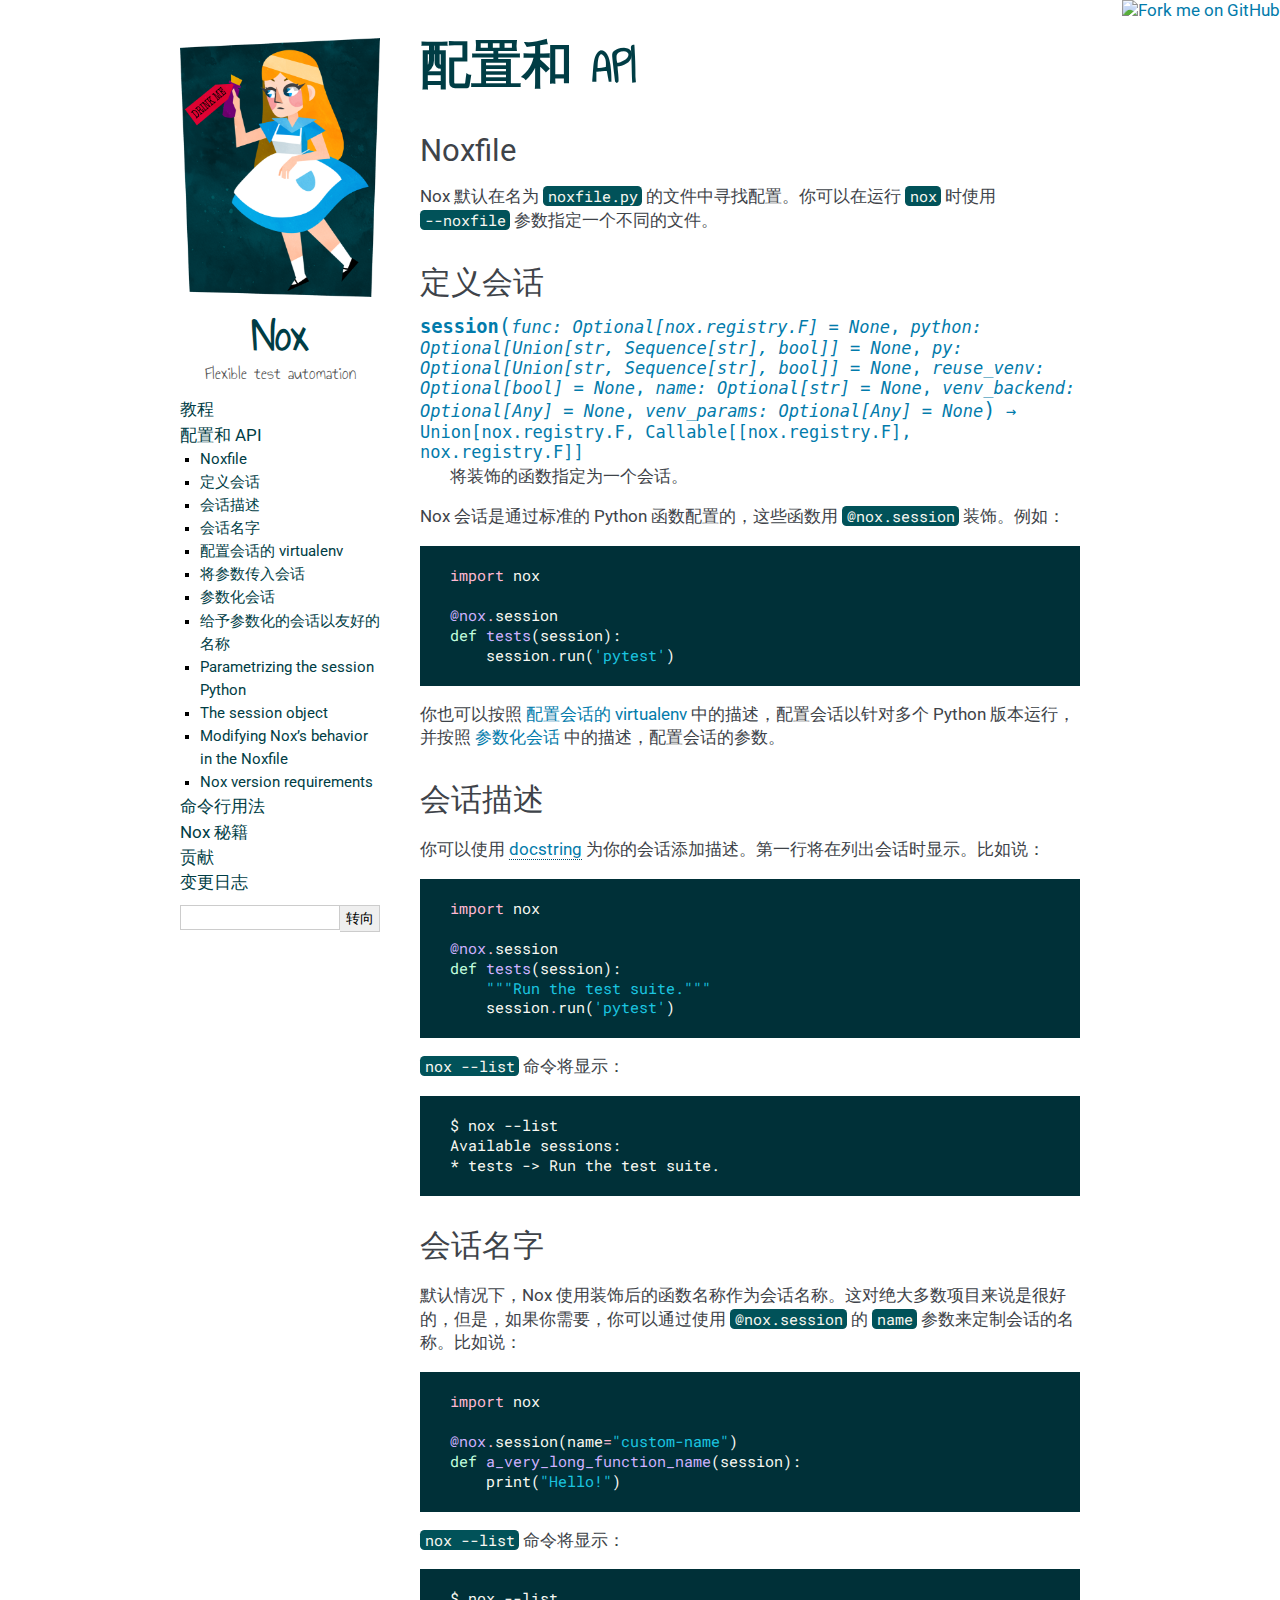
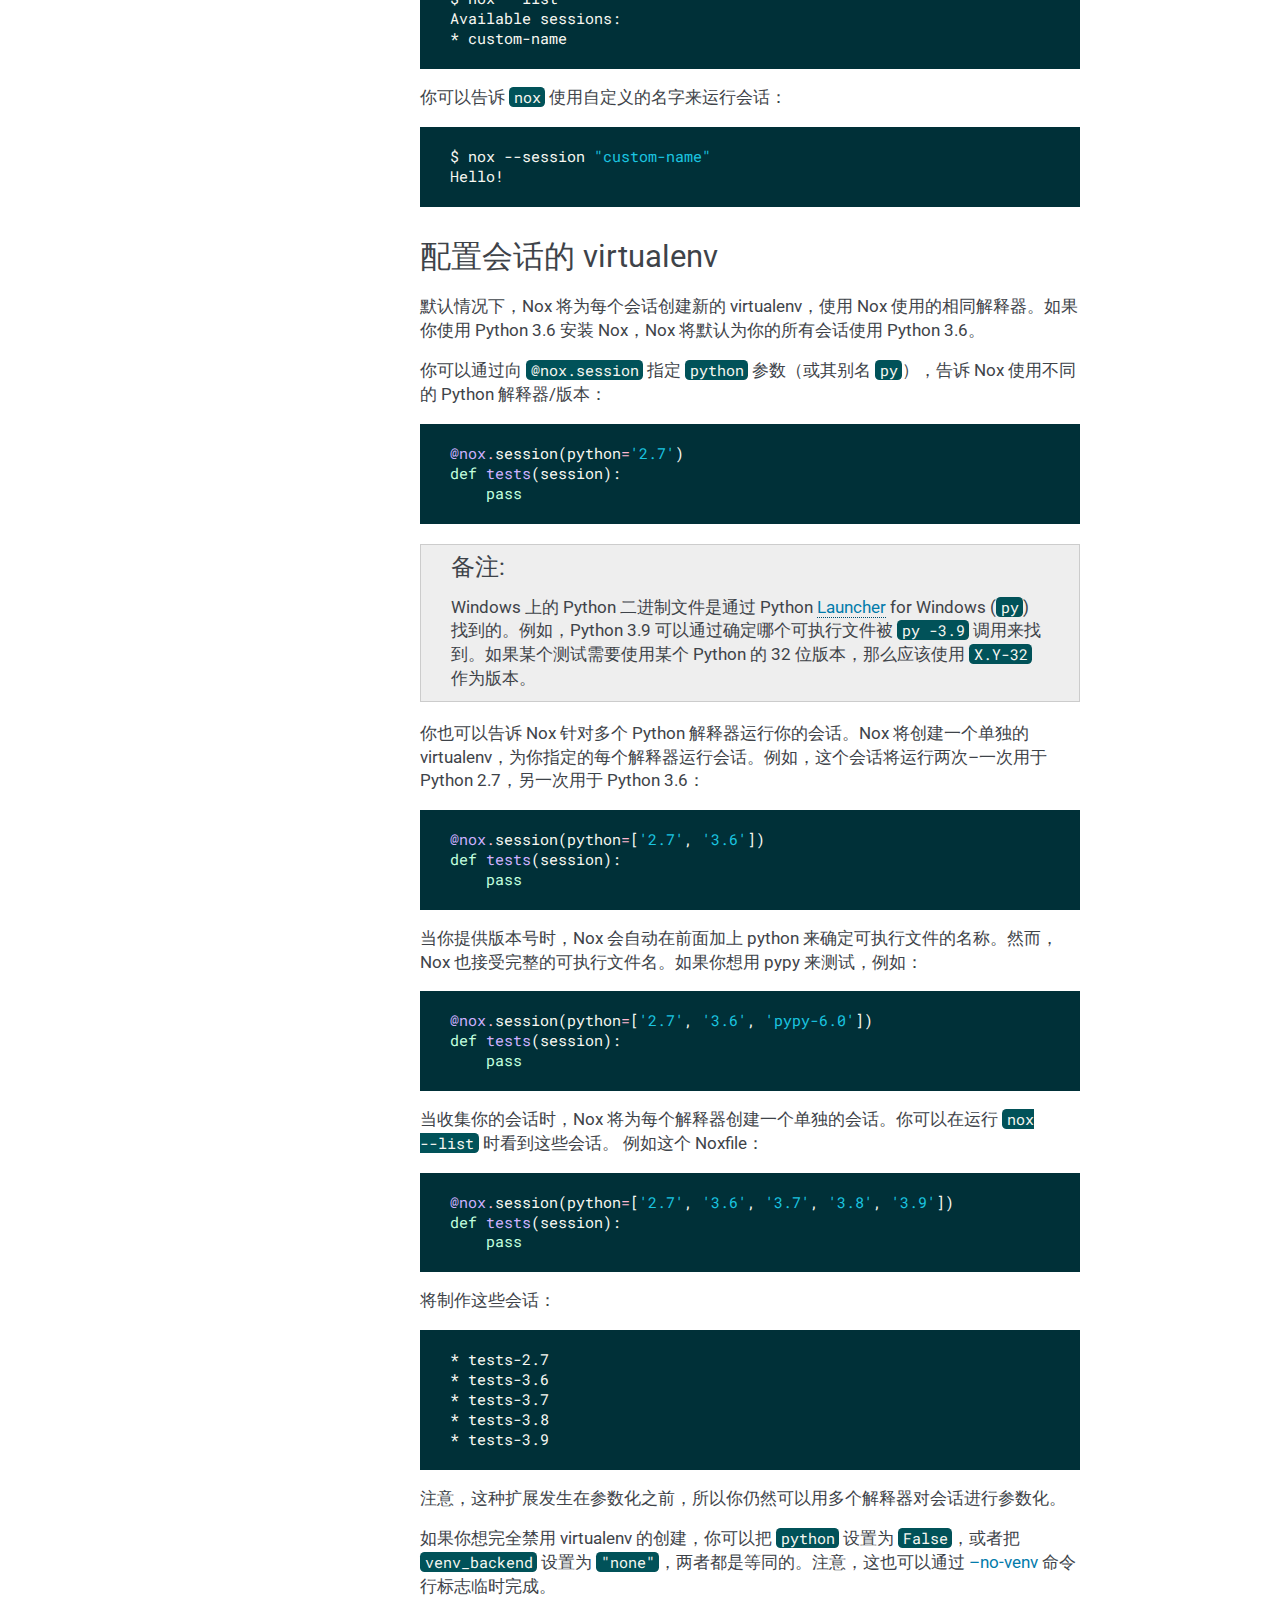
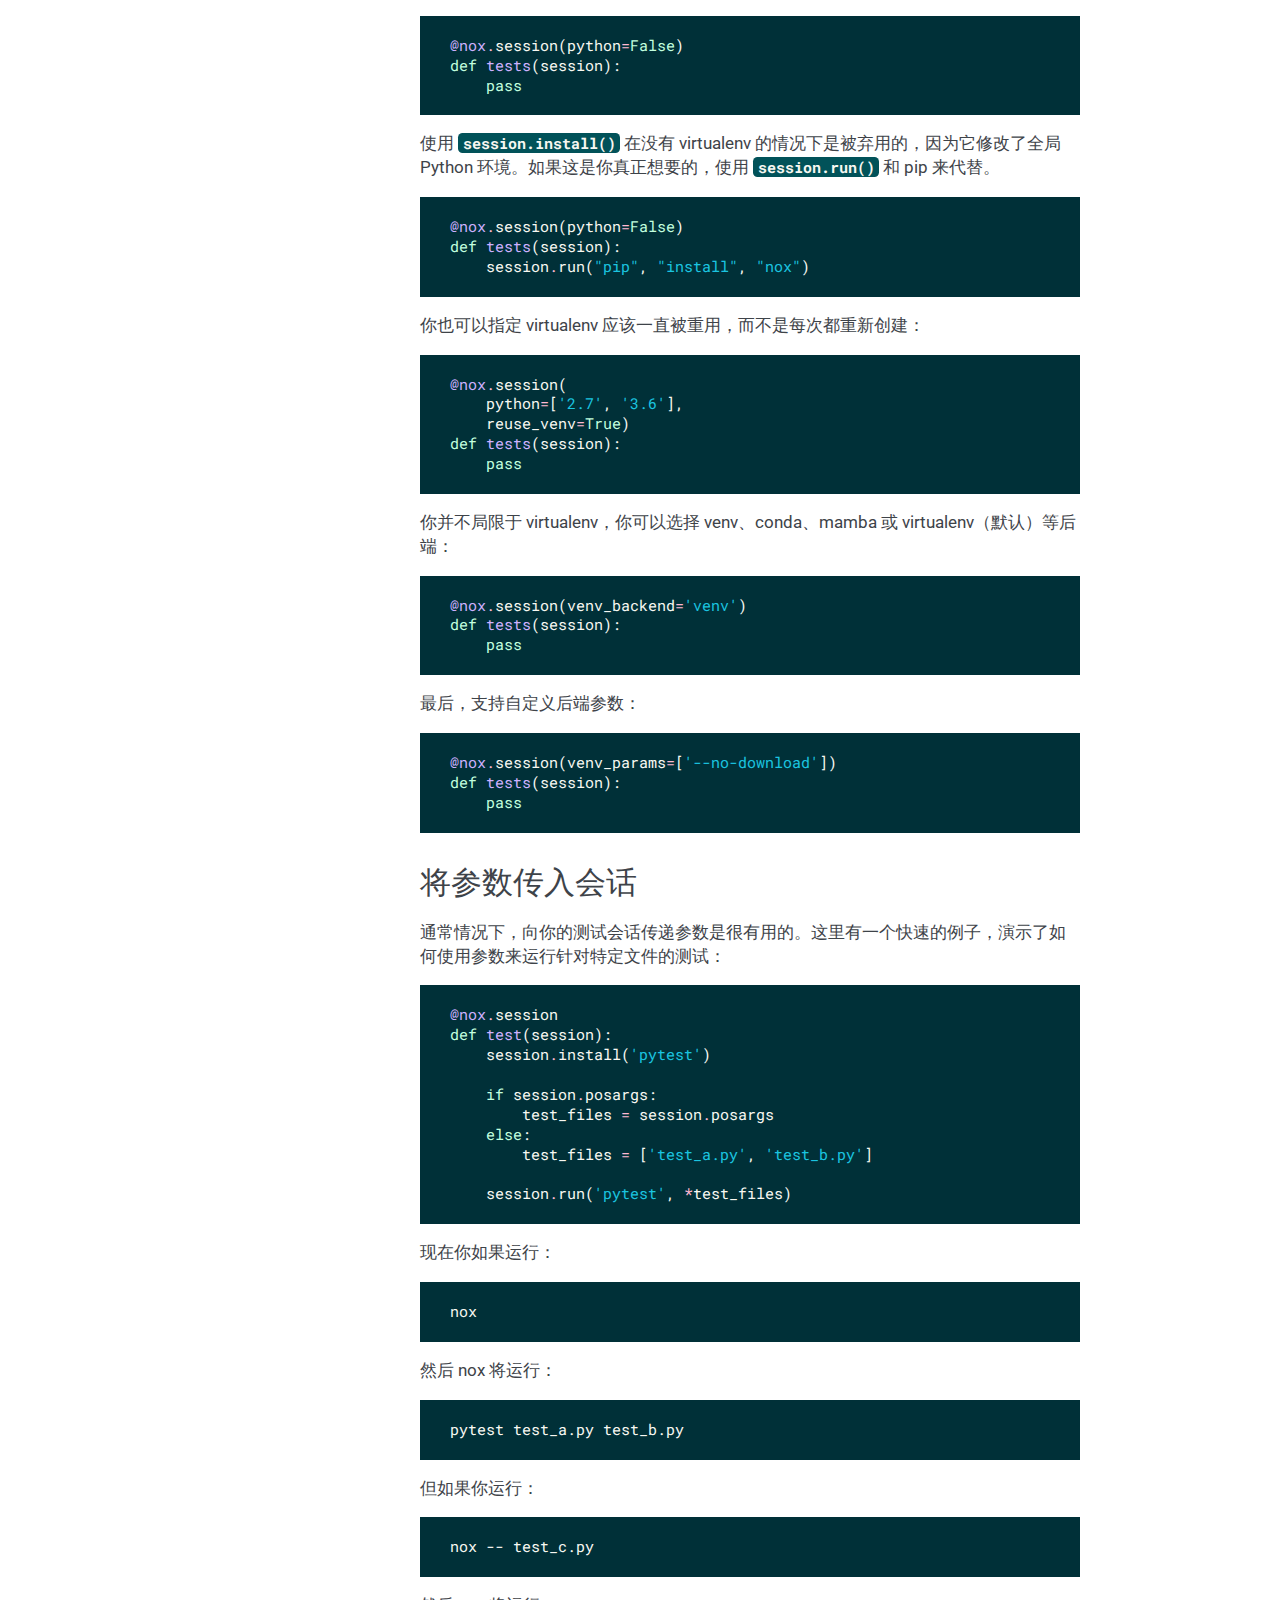
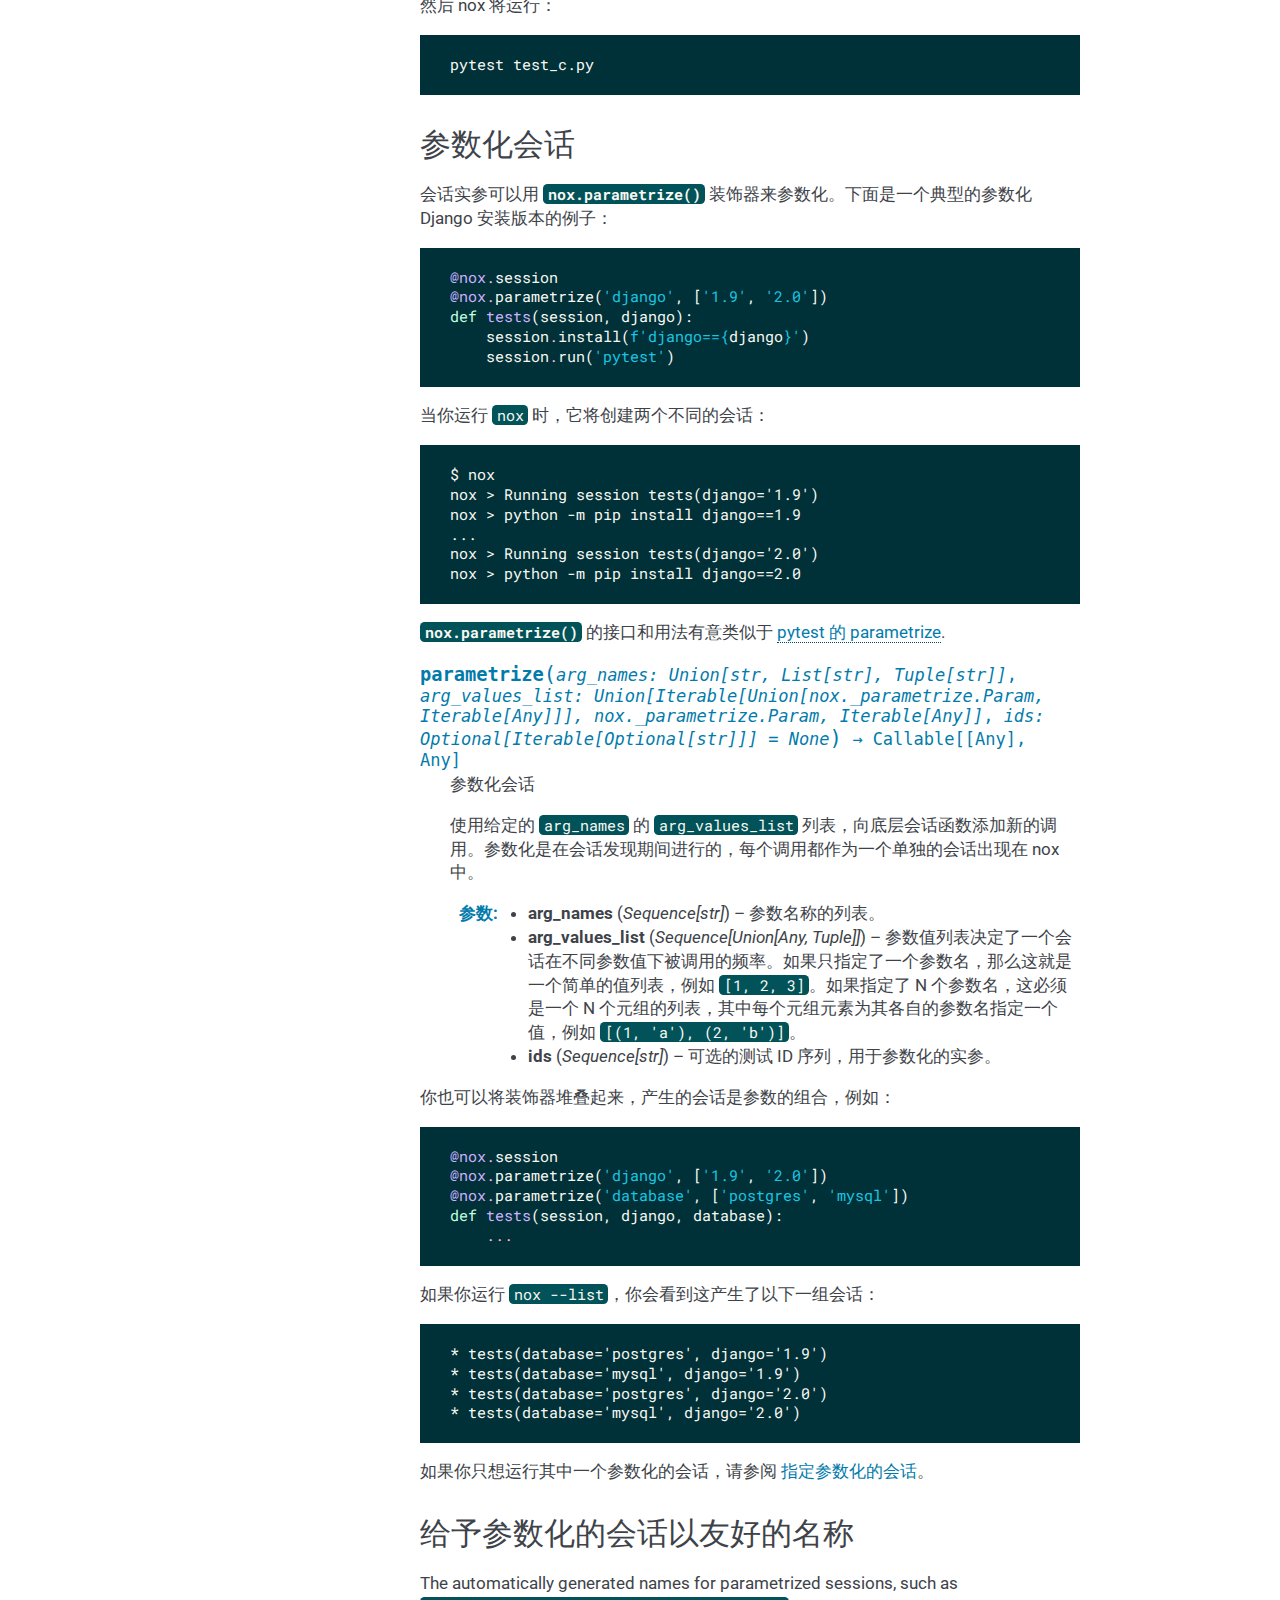
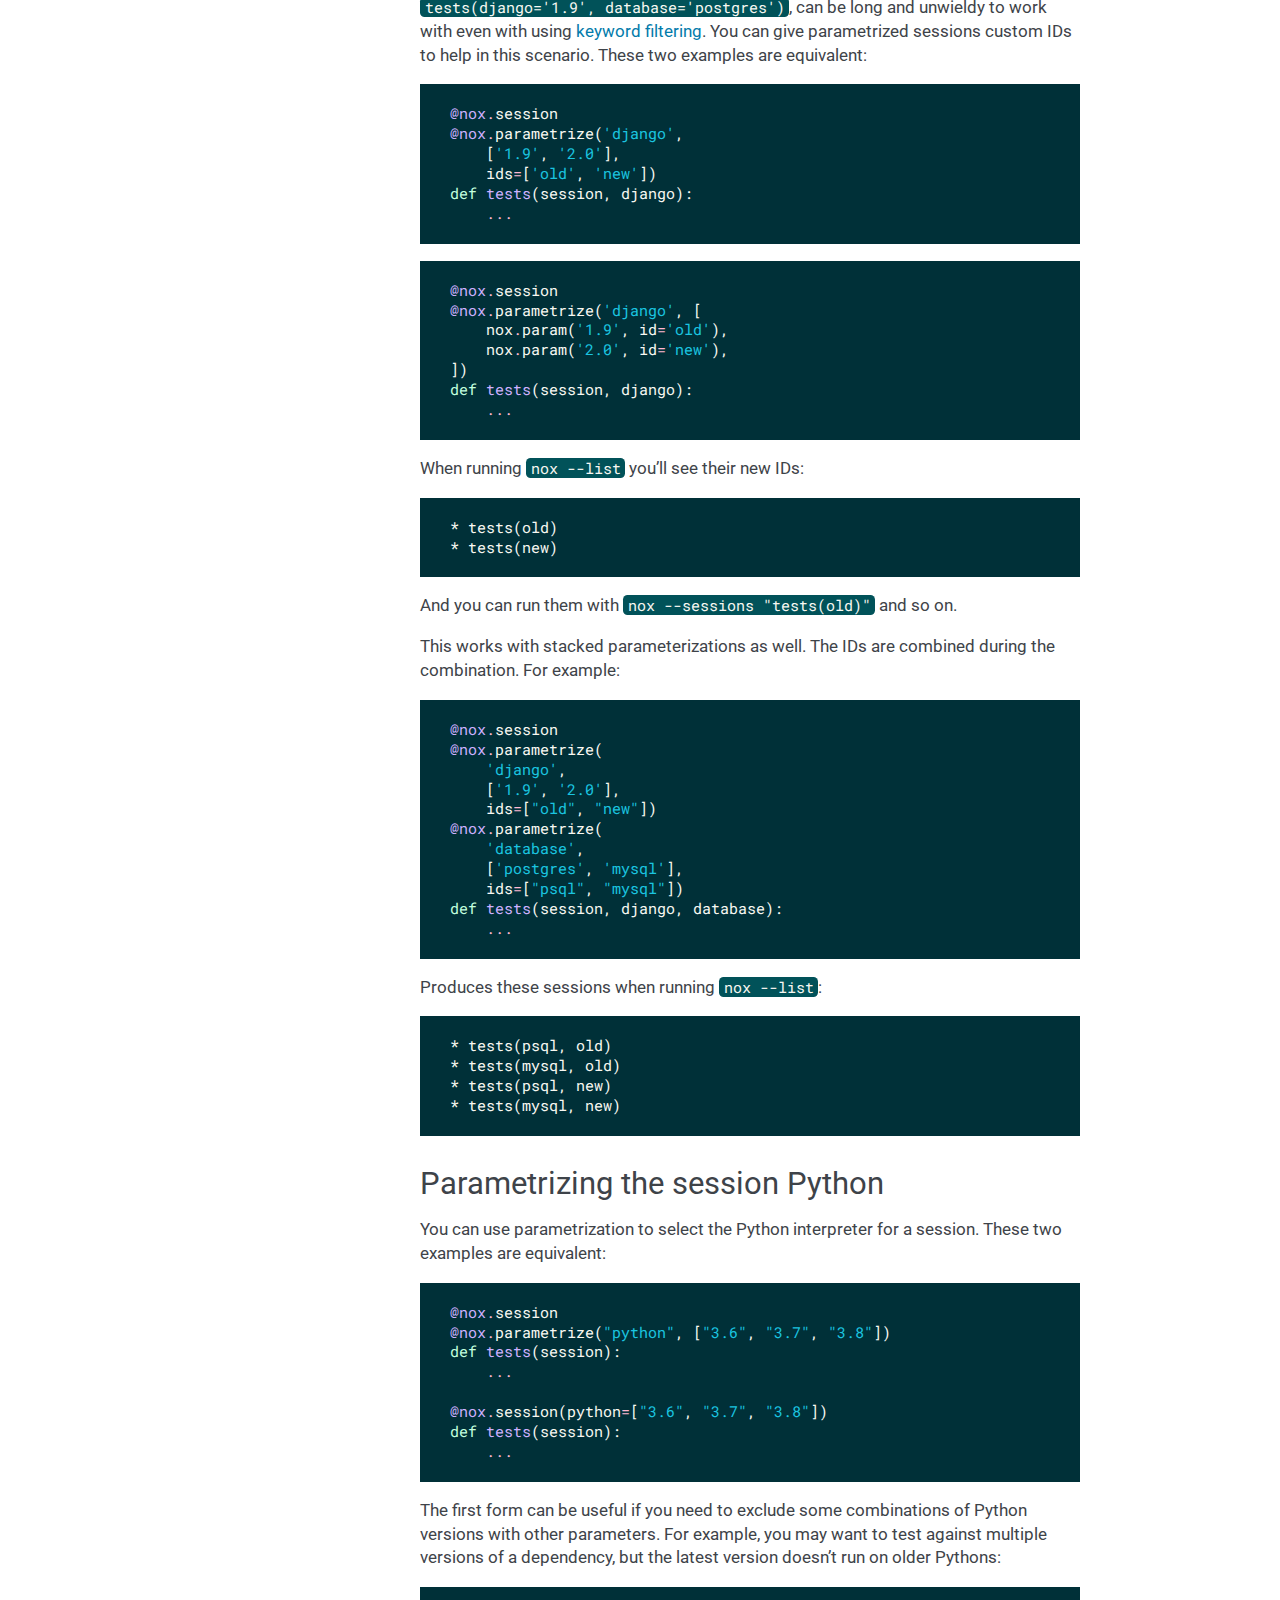
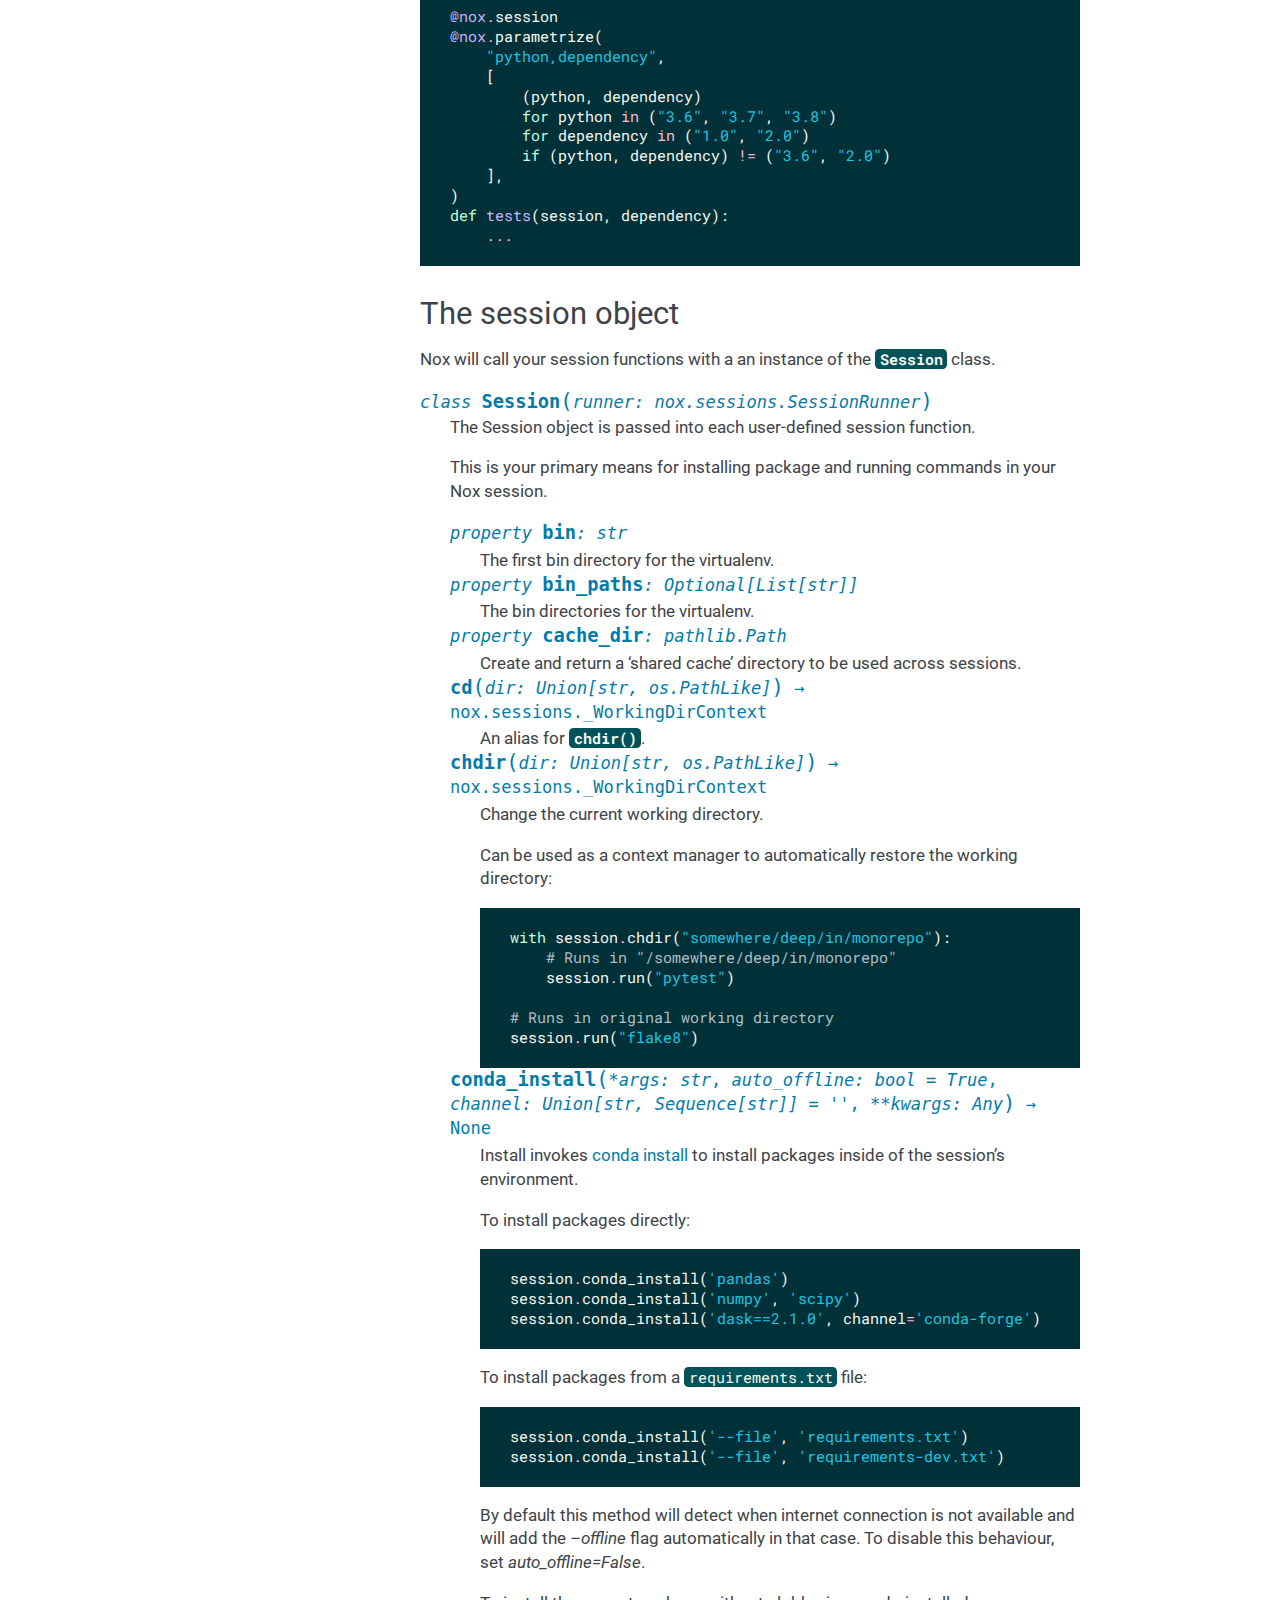
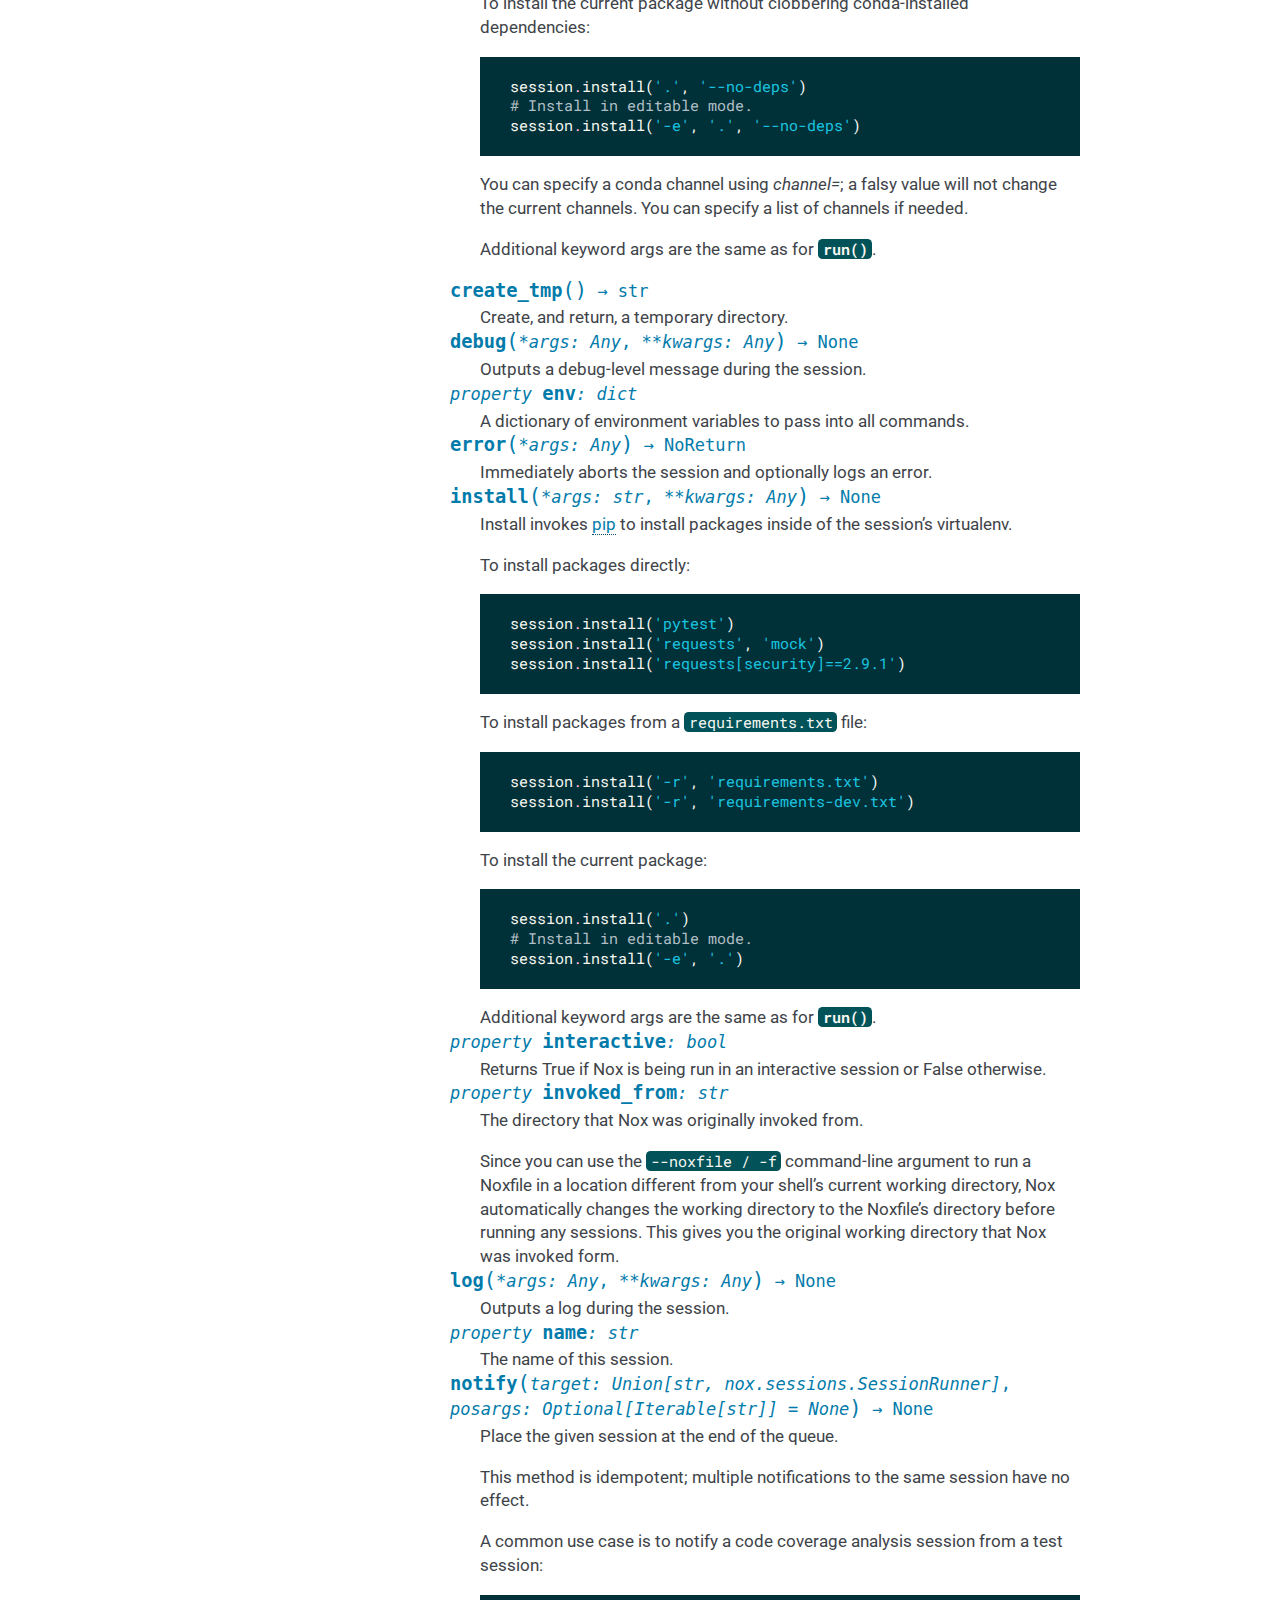
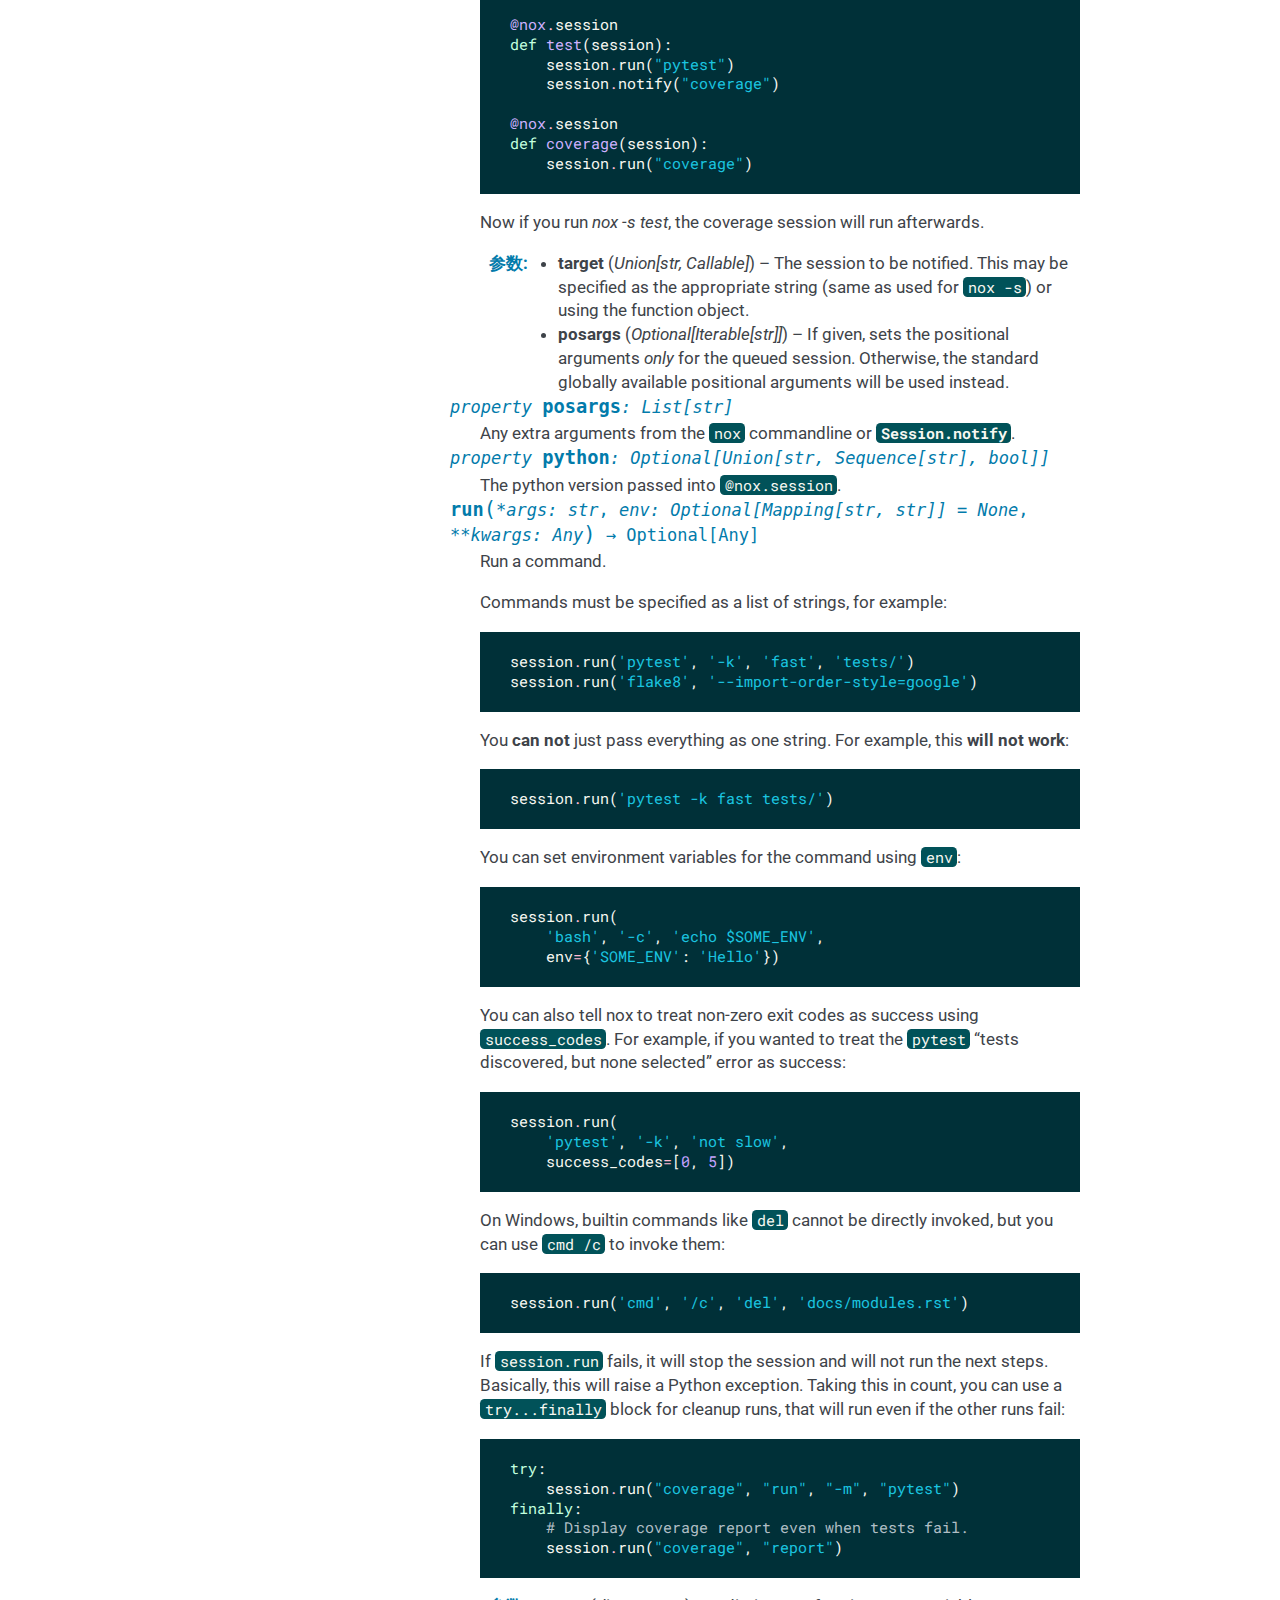
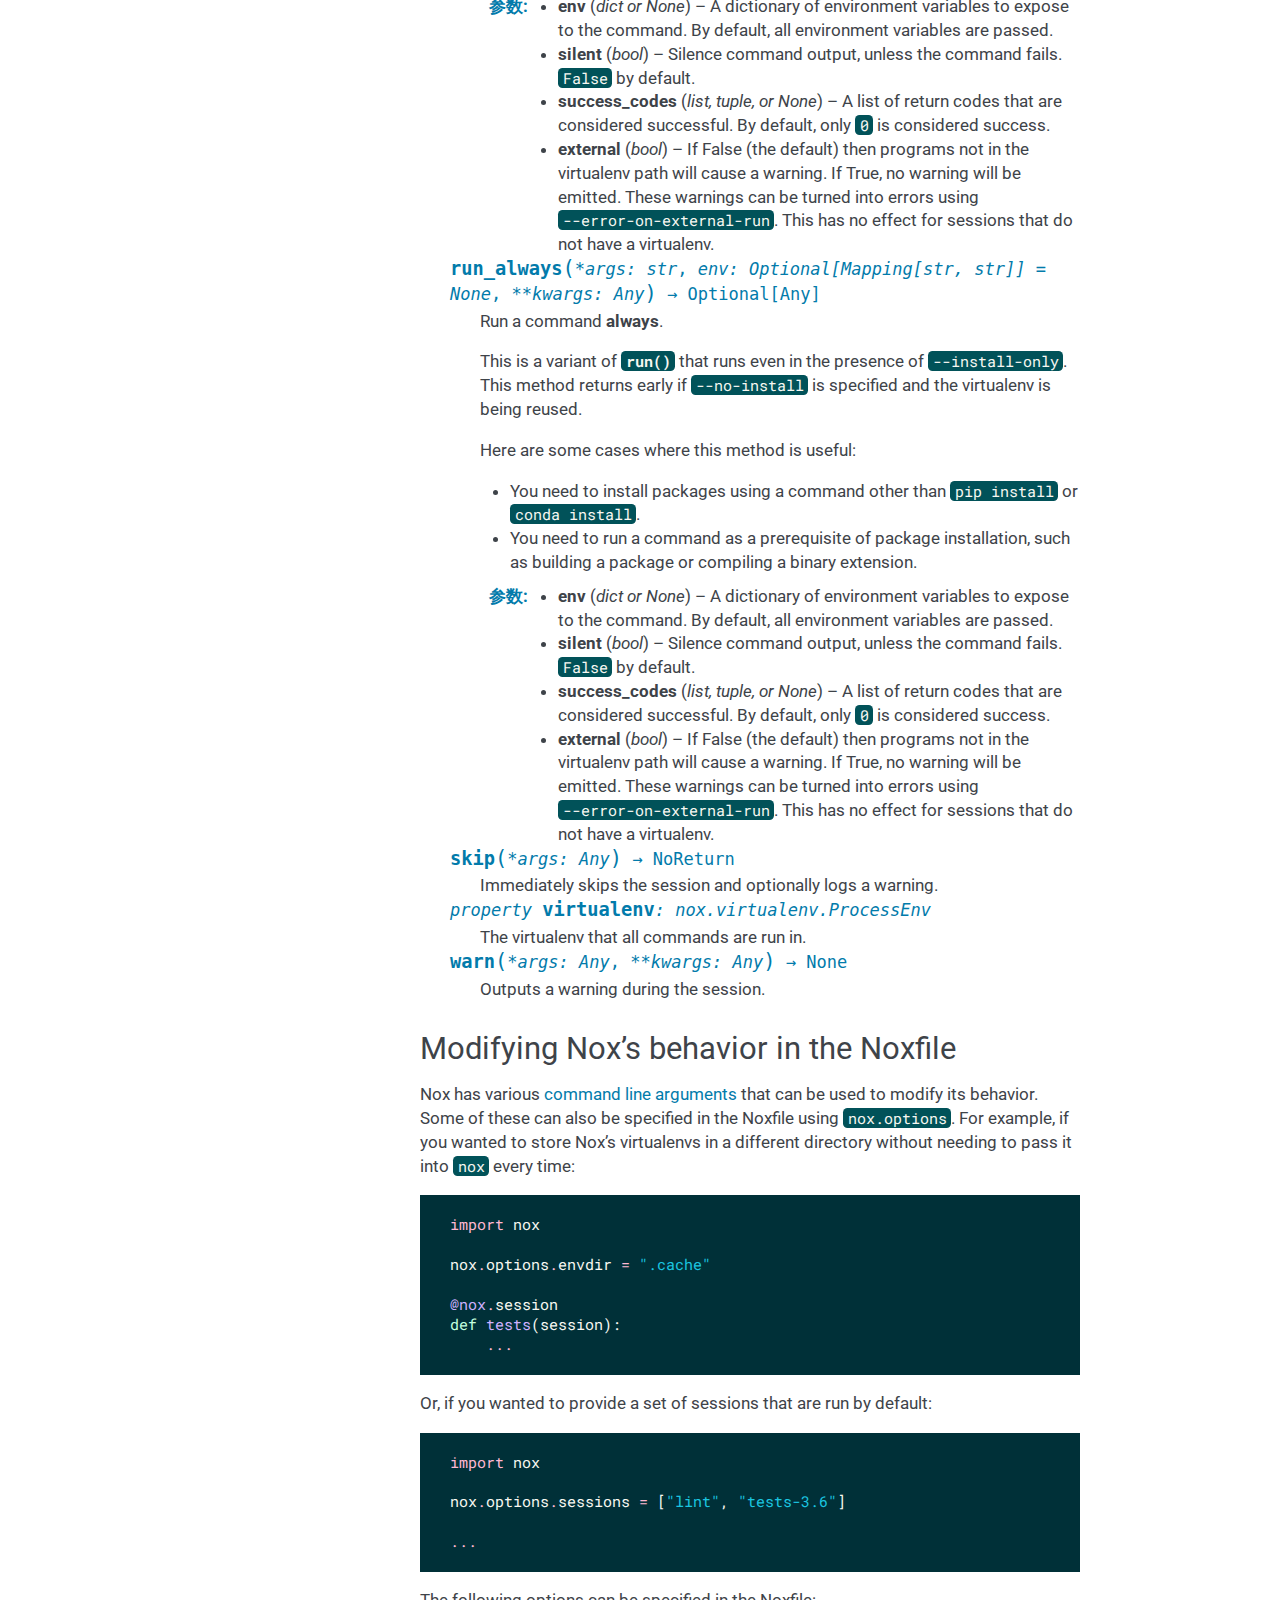
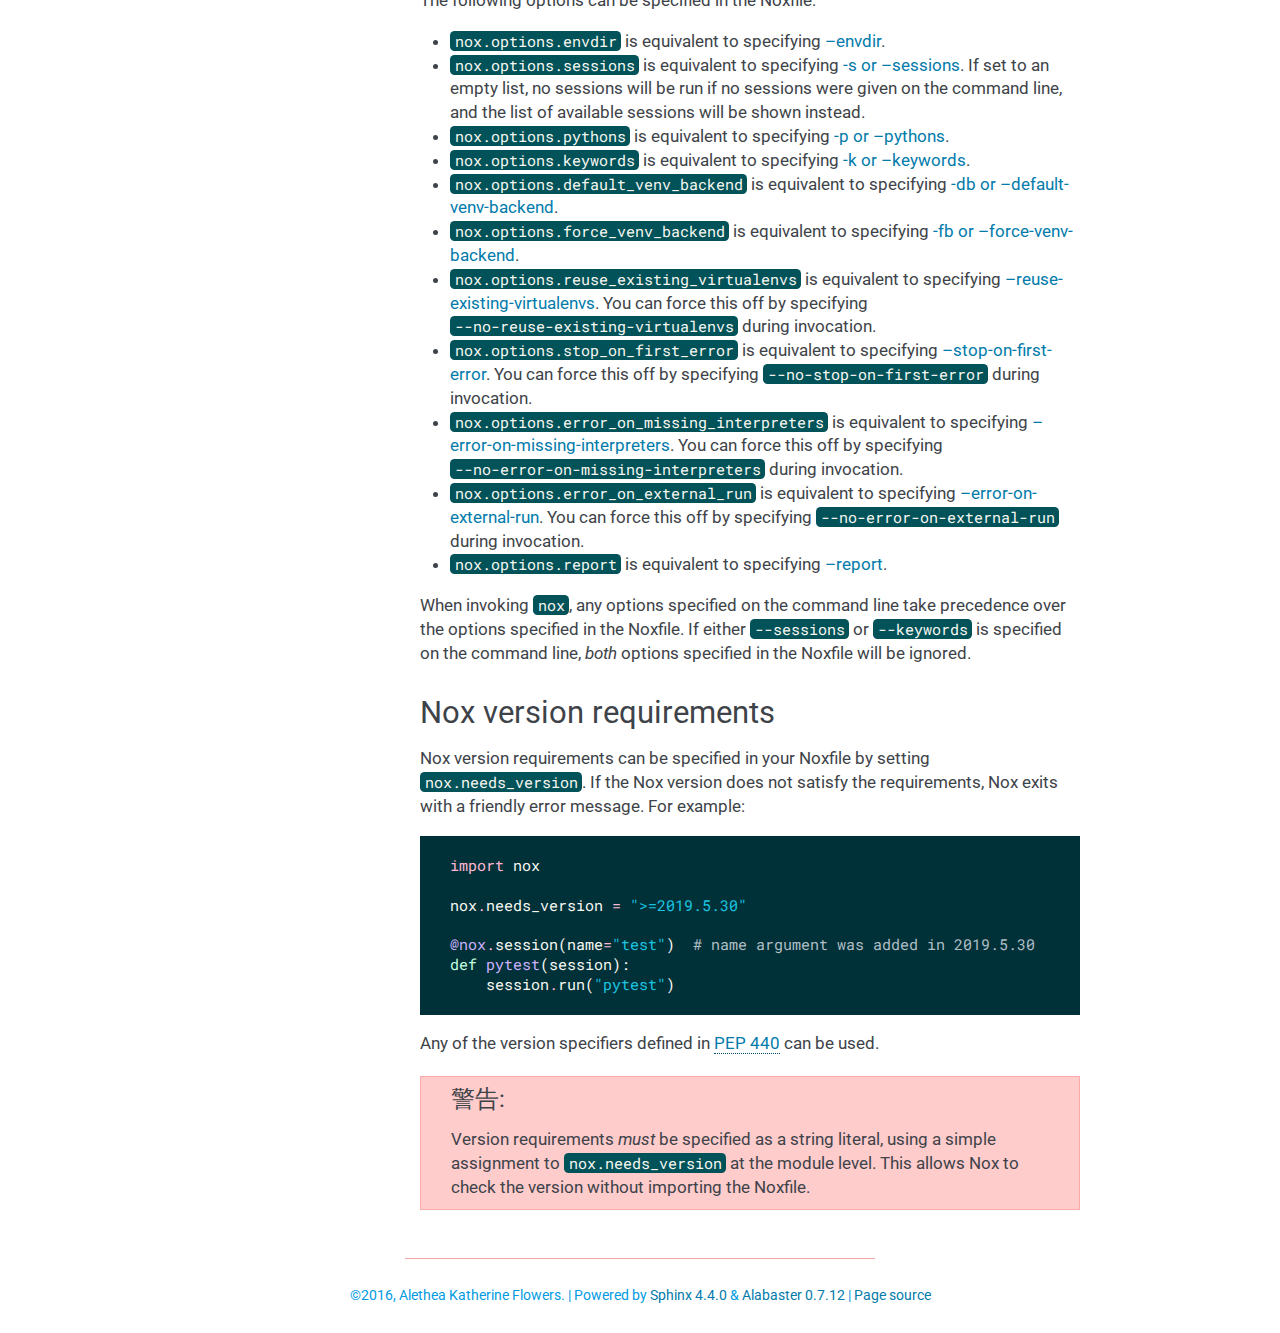
==== commit 95527abc: "deploy: 4b2f1ceb94384fd7837b807f48a0ac2f9a7a36fb" ====
--- a/config.html
+++ b/config.html
@@ -254,7 +254,7 @@
 <span class="go">* tests(database=&#39;mysql&#39;, django=&#39;2.0&#39;)</span>
 </pre></div>
 </div>
-<p>如果你只想运行其中一个参数化的会话，请参阅 <a class="reference internal" href="usage.html#running-paramed-sessions"><span class="std std-ref">Specifying parametrized sessions</span></a>。</p>
+<p>如果你只想运行其中一个参数化的会话，请参阅 <a class="reference internal" href="usage.html#running-paramed-sessions"><span class="std std-ref">指定参数化的会话</span></a>。</p>
 </section>
 <section id="giving-friendly-names-to-parametrized-sessions">
 <h2>给予参数化的会话以友好的名称<a class="headerlink" href="#giving-friendly-names-to-parametrized-sessions" title="永久链接至标题">¶</a></h2>
